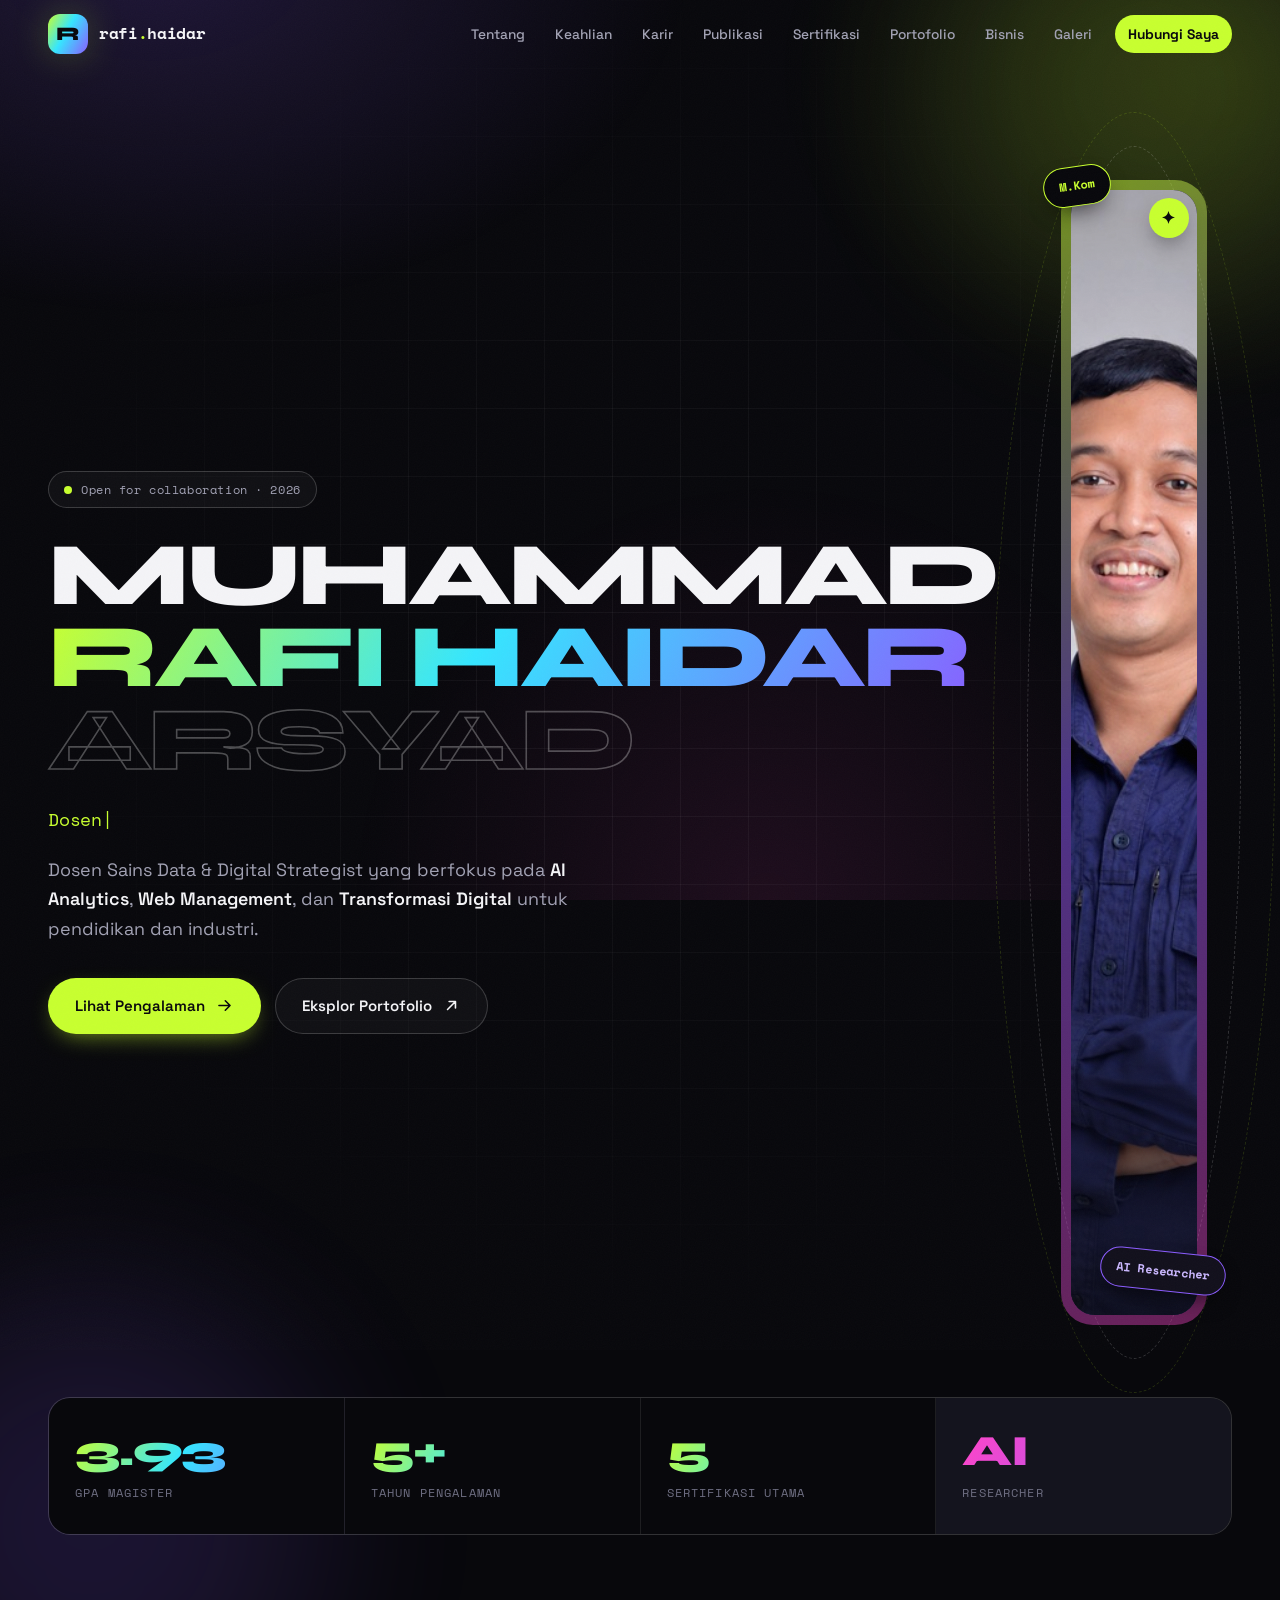
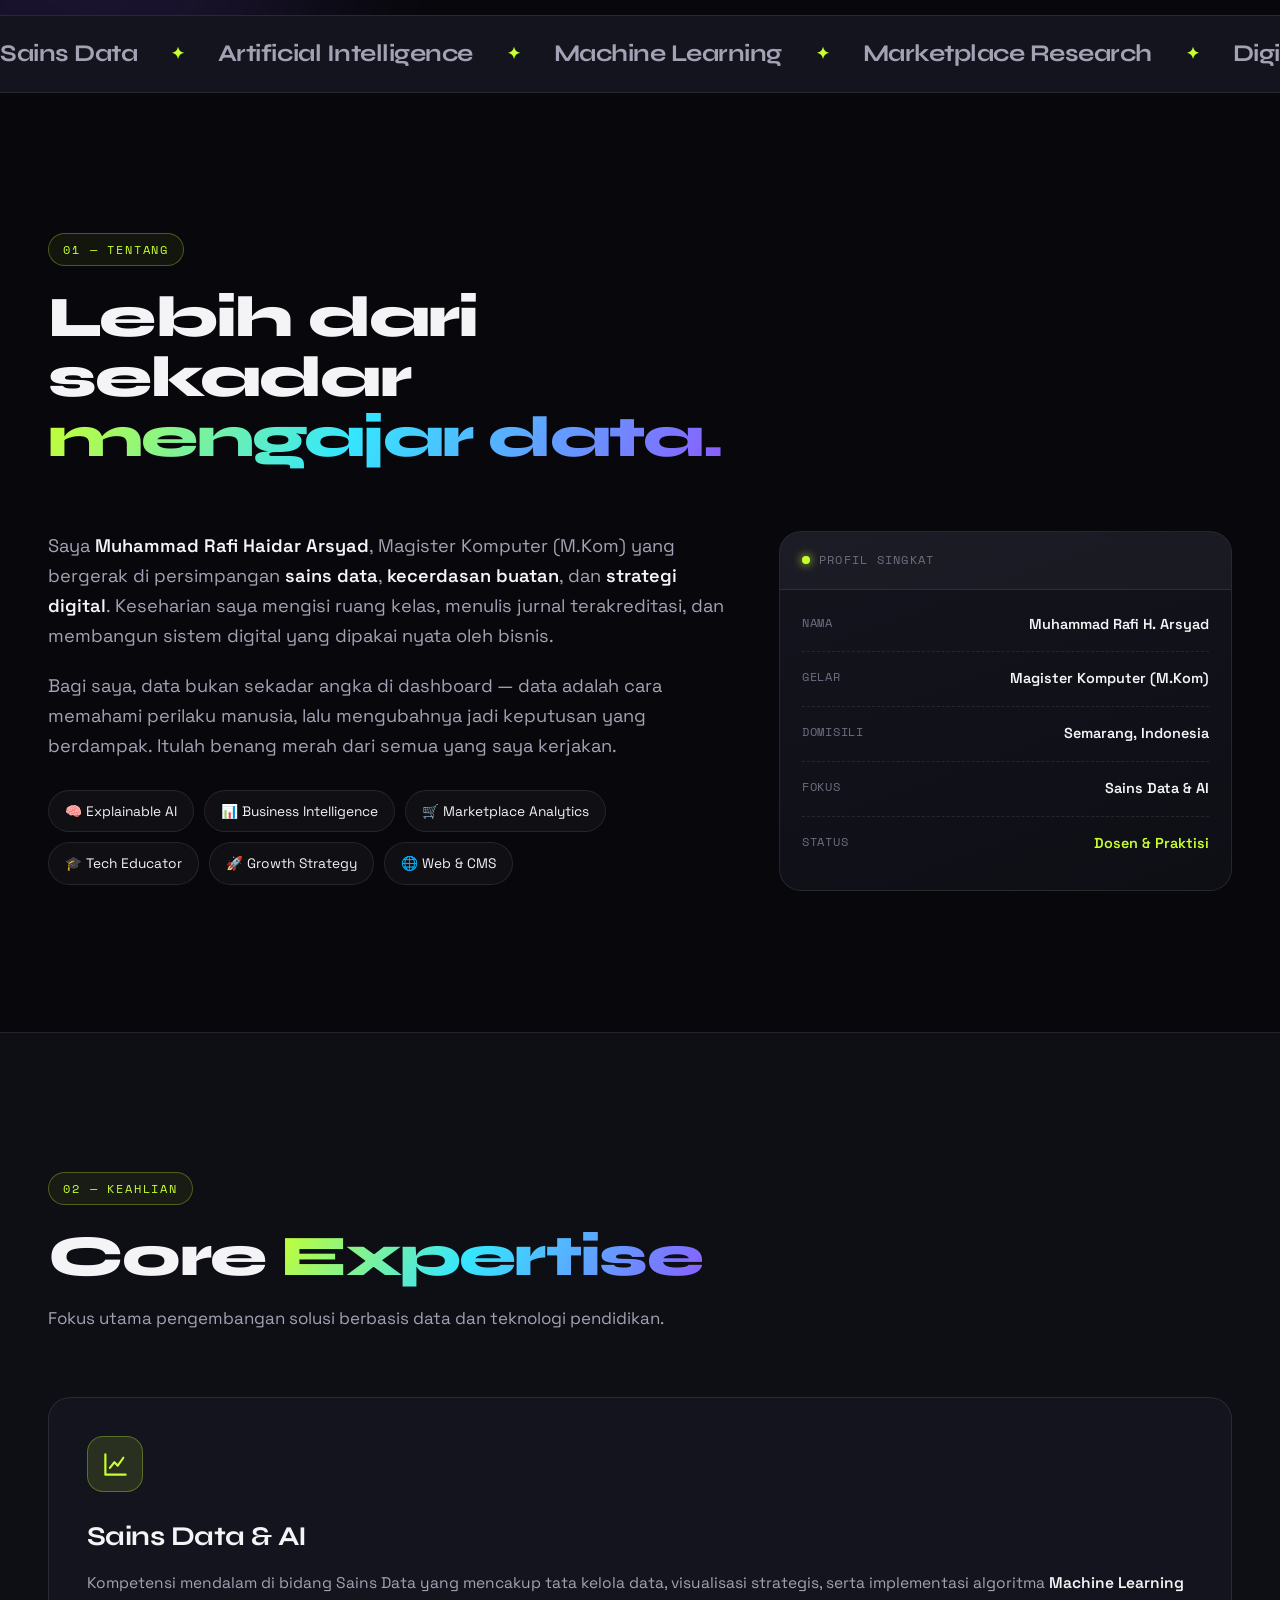
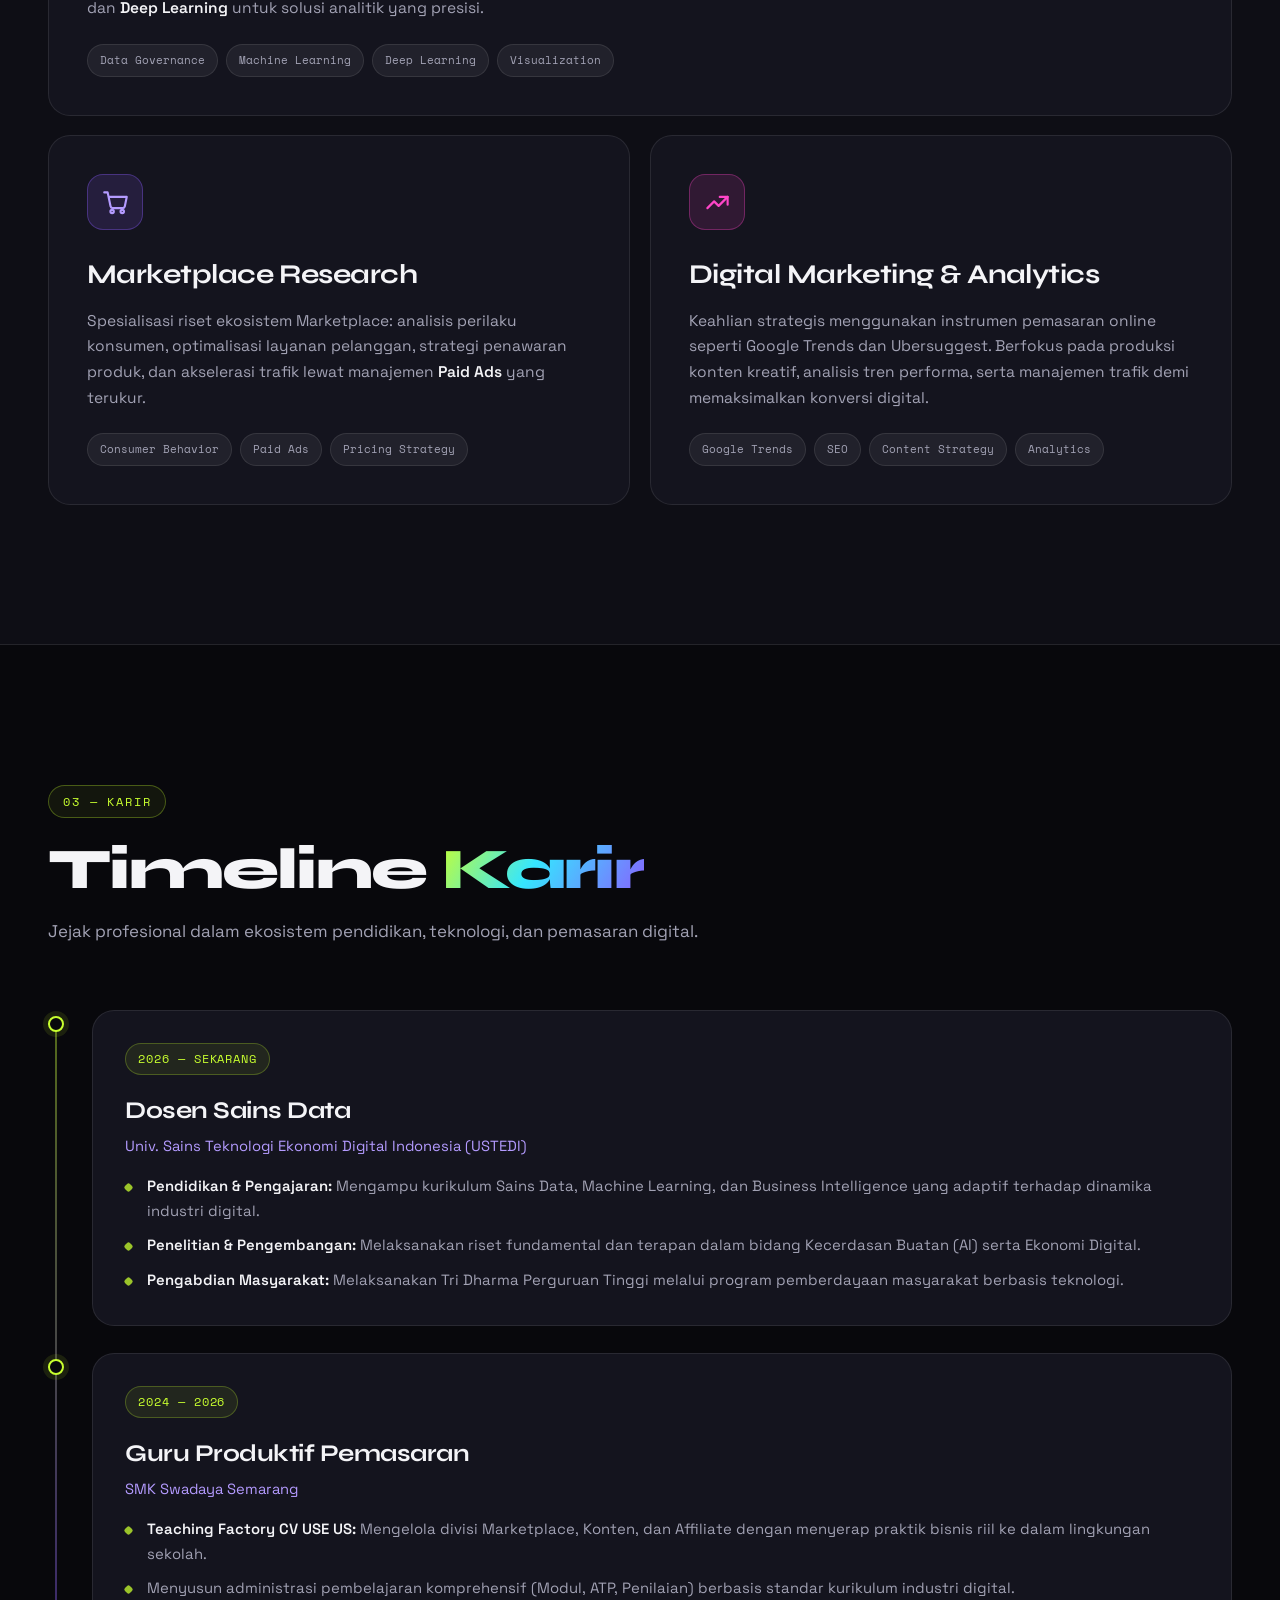
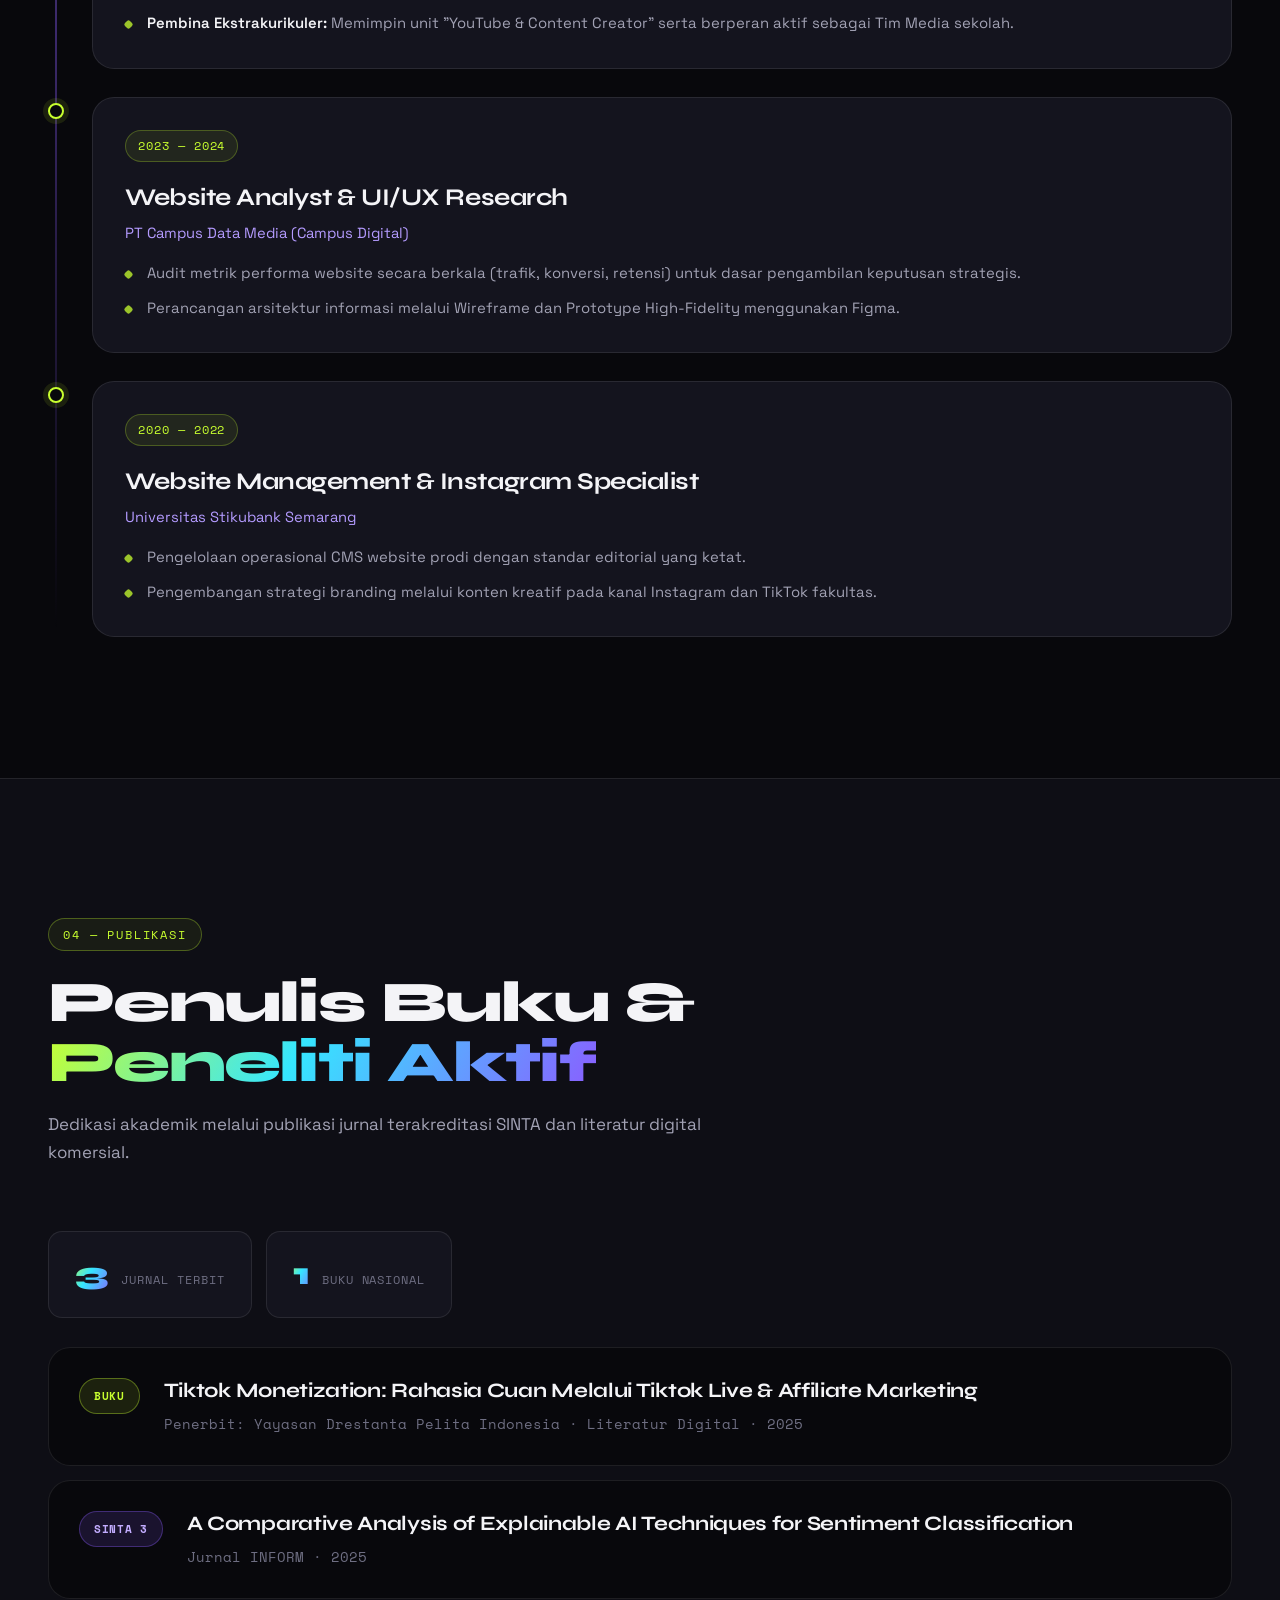
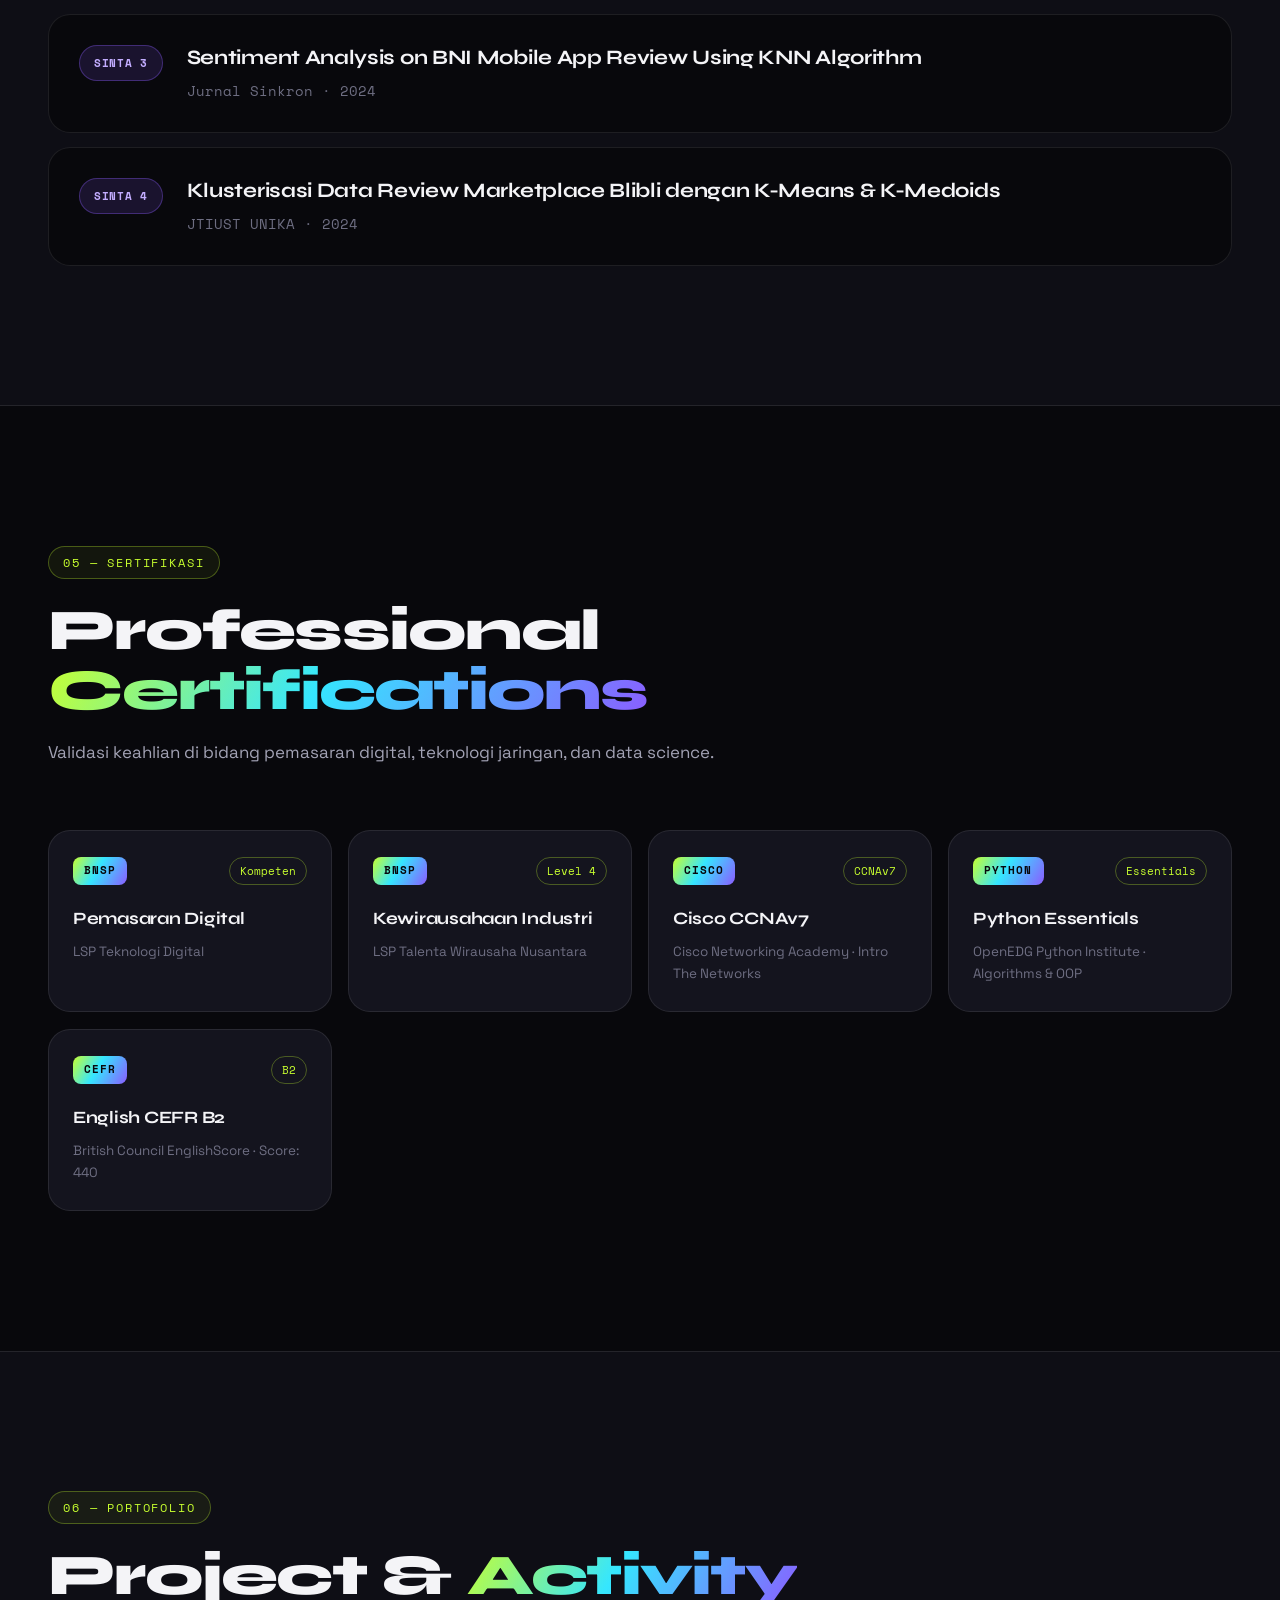
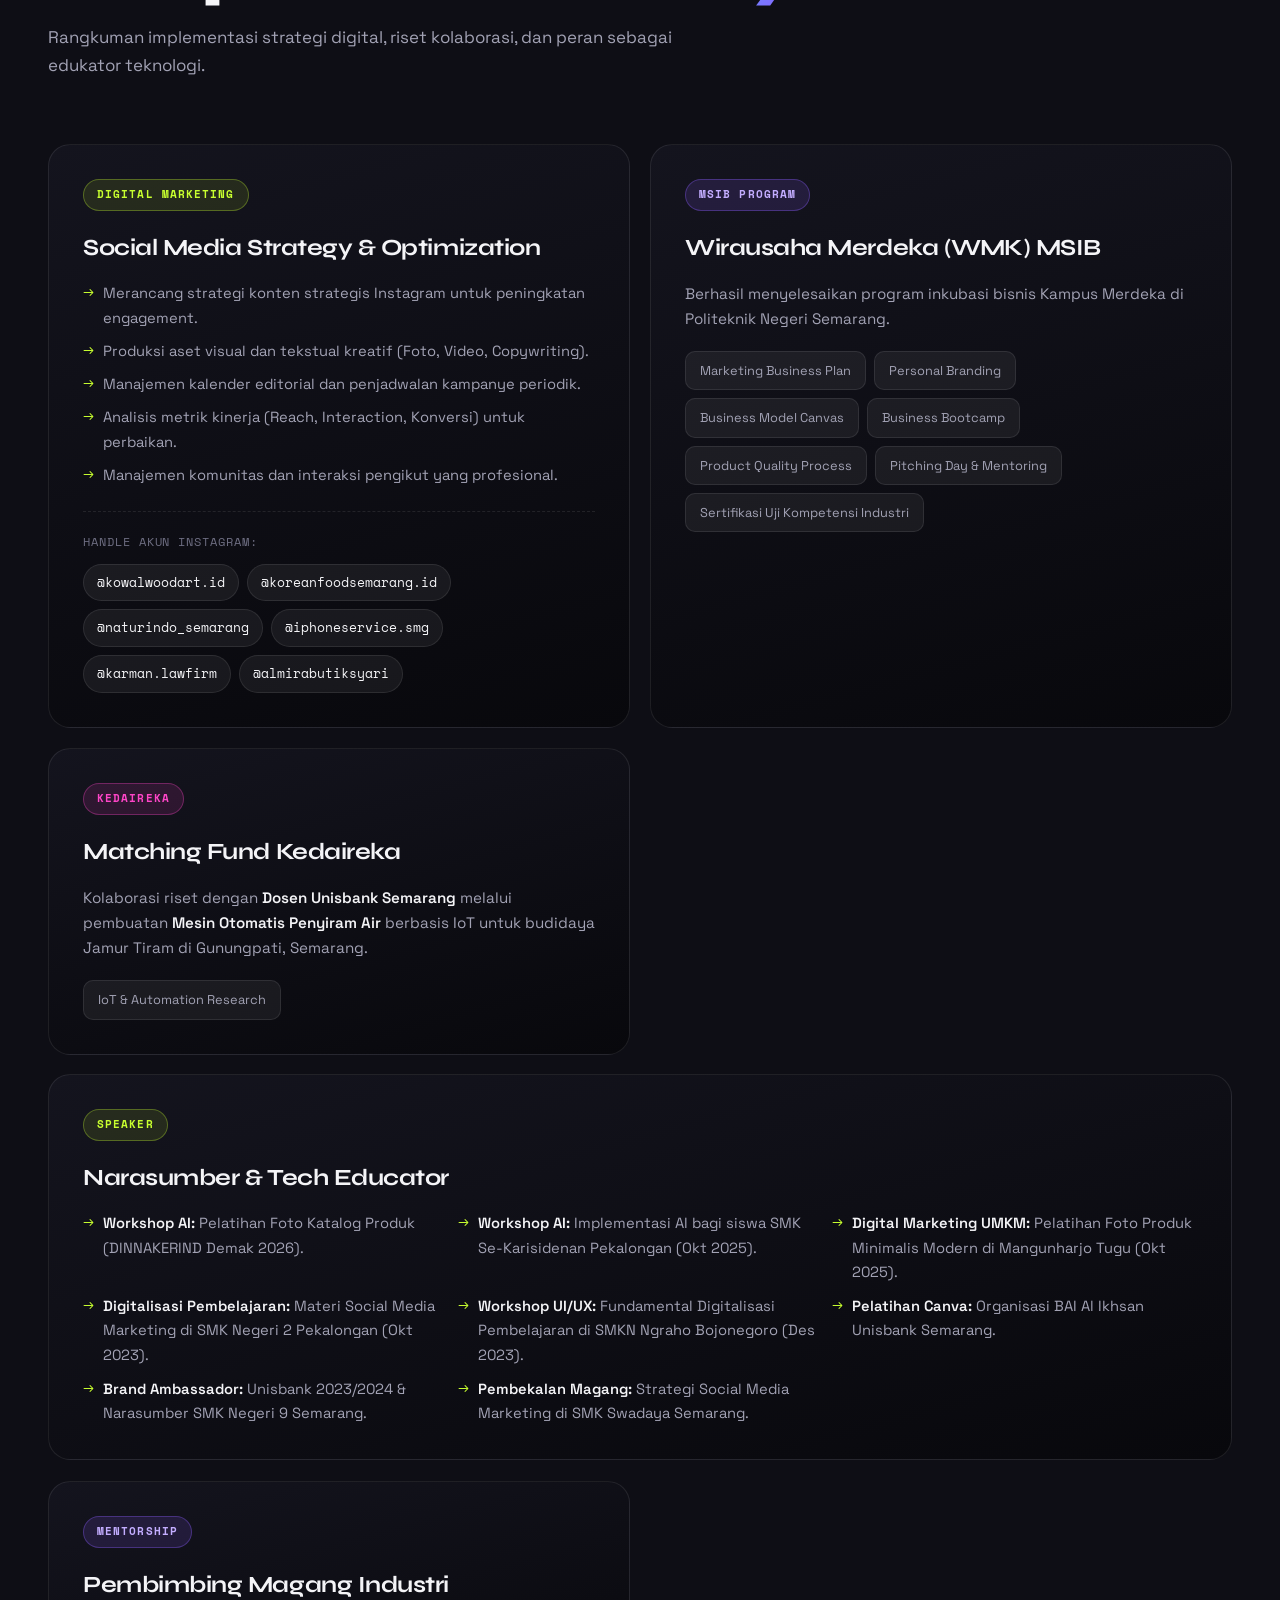
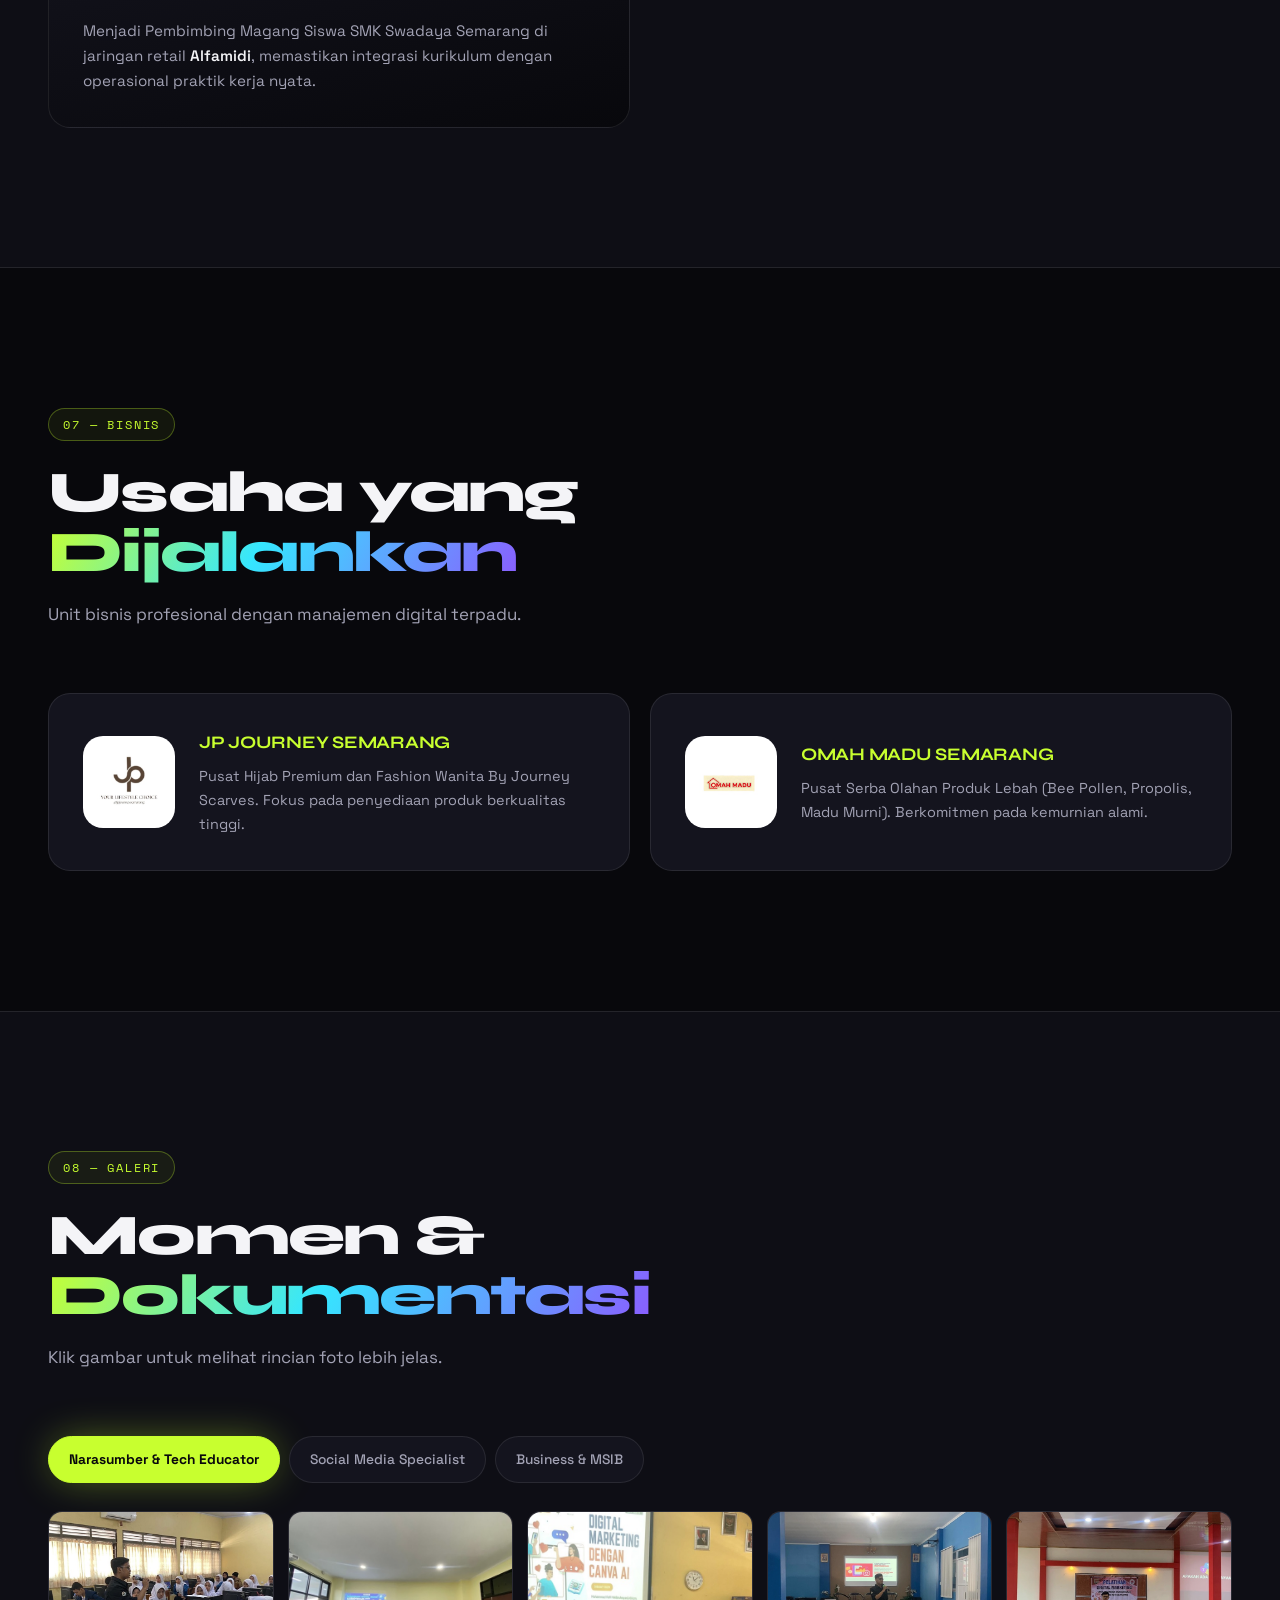
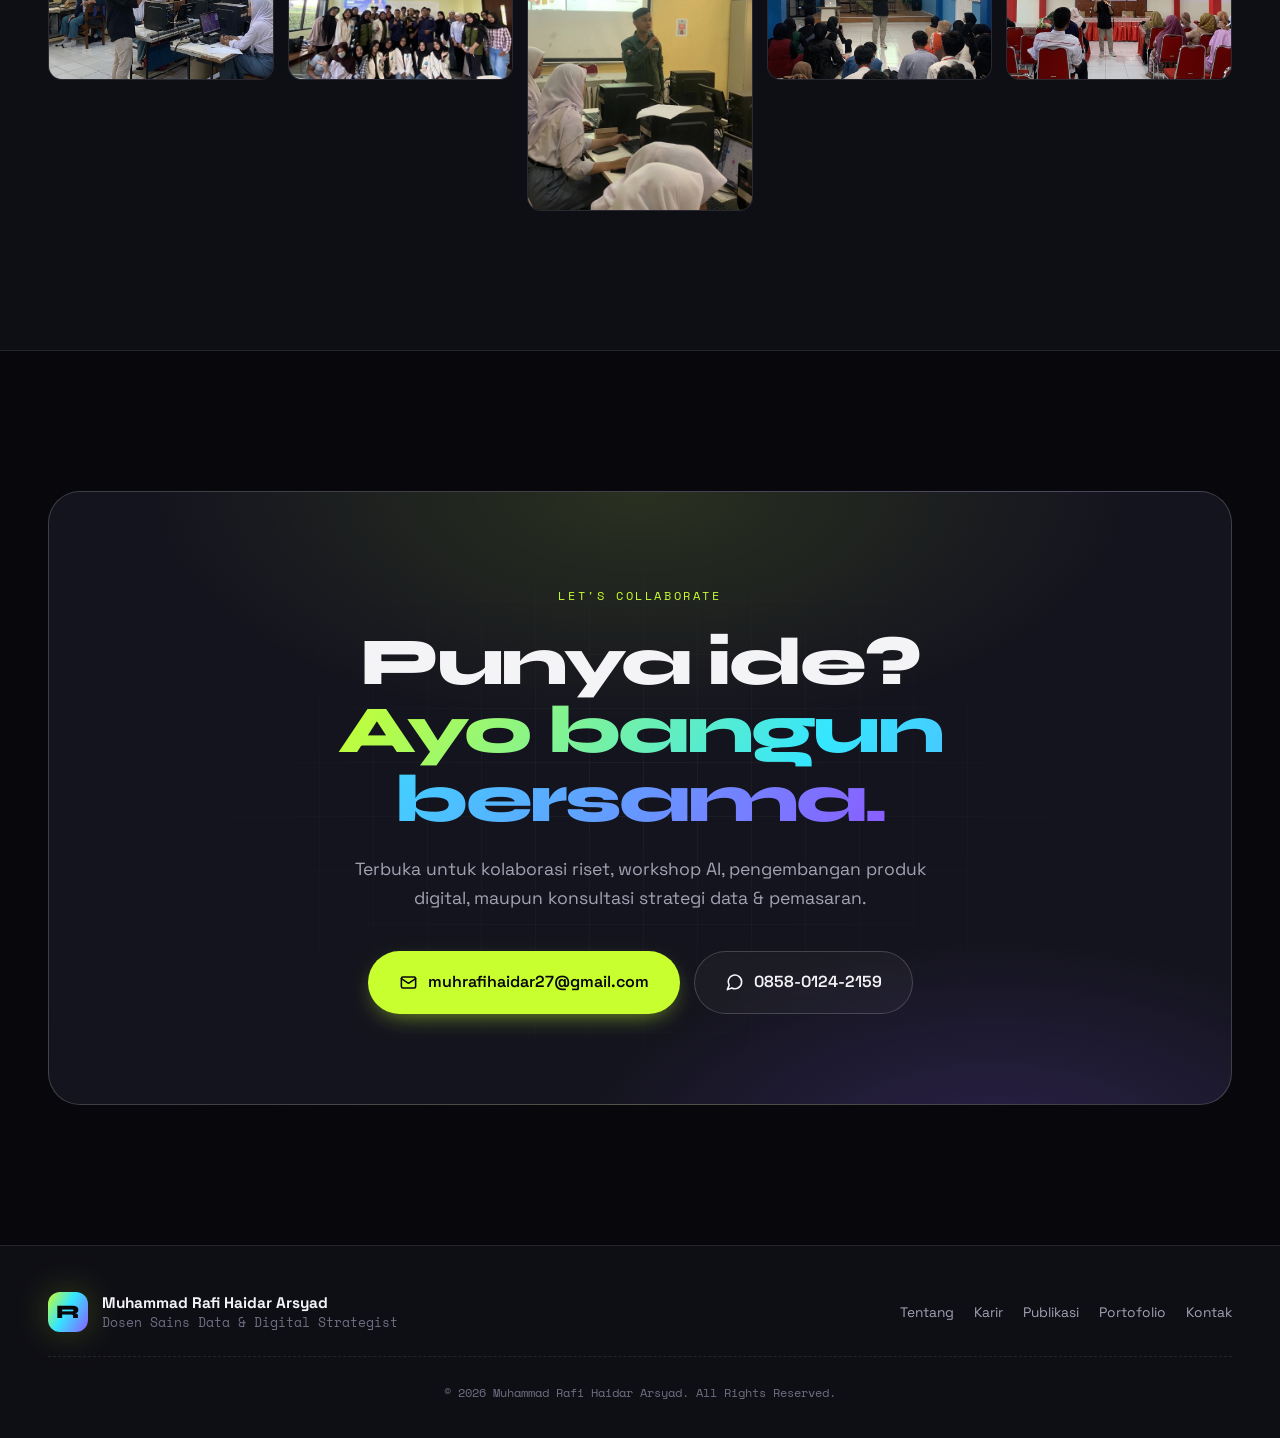
==== index.html @ 6ef69ad4 "feat: landing page CV Gen Z dengan domain rafihaidar.my.id" ====
<!DOCTYPE html>
<html lang="id" class="no-js">
<head>
  <meta charset="UTF-8" />
  <meta name="viewport" content="width=device-width, initial-scale=1.0" />
  <title>Muhammad Rafi Haidar Arsyad — Dosen Sains Data &amp; Digital Strategist</title>

  <meta name="description" content="Portofolio digital Muhammad Rafi Haidar Arsyad (M.Kom) — Dosen Sains Data, AI Analytics, Web Management, dan Digital Strategist untuk pendidikan dan industri." />
  <meta name="author" content="Muhammad Rafi Haidar Arsyad" />
  <meta name="keywords" content="Muhammad Rafi Haidar Arsyad, Sains Data, AI, Machine Learning, Digital Strategist, Dosen, Portfolio, Semarang" />
  <meta name="theme-color" content="#0a0a0f" />
  <link rel="canonical" href="https://rafihaidar.my.id/" />

  <meta property="og:type" content="website" />
  <meta property="og:url" content="https://rafihaidar.my.id/" />
  <meta property="og:title" content="Muhammad Rafi Haidar Arsyad — Dosen Sains Data &amp; Digital Strategist" />
  <meta property="og:description" content="AI Analytics • Web Management • Digital Transformation. Portofolio lengkap karir, publikasi, sertifikasi, dan bisnis." />
  <meta property="og:image" content="https://rafihaidar.my.id/assets/img/rafi.jpg" />
  <meta name="twitter:card" content="summary_large_image" />
  <meta name="twitter:title" content="Muhammad Rafi Haidar Arsyad — Dosen Sains Data &amp; Digital Strategist" />
  <meta name="twitter:description" content="AI Analytics • Web Management • Digital Transformation." />
  <meta name="twitter:image" content="https://rafihaidar.my.id/assets/img/rafi.jpg" />

  <link rel="icon" href="data:image/svg+xml,%3Csvg xmlns='http://www.w3.org/2000/svg' viewBox='0 0 100 100'%3E%3Crect width='100' height='100' rx='24' fill='%230a0a0f'/%3E%3Ctext x='50' y='72' font-size='60' font-family='Arial,sans-serif' font-weight='bold' text-anchor='middle' fill='%23c6ff3d'%3ER%3C/text%3E%3C/svg%3E" />

  <link rel="preconnect" href="https://fonts.googleapis.com" />
  <link rel="preconnect" href="https://fonts.gstatic.com" crossorigin />
  <link href="https://fonts.googleapis.com/css2?family=Syne:wght@600;700;800&family=Space+Grotesk:wght@300;400;500;600;700&family=Space+Mono:wght@400;700&display=swap" rel="stylesheet" />

  <link rel="stylesheet" href="assets/css/style.css" />

  <!-- Aktifkan state animasi hanya bila JS tersedia (progressive enhancement) -->
  <script>document.documentElement.classList.remove('no-js');document.documentElement.classList.add('js');</script>

  <script type="application/ld+json">
  {
    "@context": "https://schema.org",
    "@type": "Person",
    "name": "Muhammad Rafi Haidar Arsyad",
    "honorificPrefix": "M.Kom",
    "url": "https://rafihaidar.my.id/",
    "image": "https://rafihaidar.my.id/assets/img/rafi.jpg",
    "jobTitle": "Dosen Sains Data & Digital Strategist",
    "email": "mailto:muhrafihaidar27@gmail.com",
    "telephone": "+6285801242159",
    "address": { "@type": "PostalAddress", "addressLocality": "Semarang", "addressCountry": "ID" },
    "knowsAbout": ["Data Science", "Artificial Intelligence", "Machine Learning", "Digital Marketing", "Marketplace Research", "Web Management"]
  }
  </script>
</head>
<body>
  <div class="grain" aria-hidden="true"></div>
  <div class="cursor-glow" id="cursorGlow" aria-hidden="true"></div>
  <div class="scroll-progress" id="scrollProgress" aria-hidden="true"></div>

  <!-- ===== HEADER ===== -->
  <header class="nav" id="nav">
    <div class="nav__inner">
      <a href="#hero" class="nav__logo" aria-label="Beranda">
        <span class="nav__logo-mark">R</span>
        <span class="nav__logo-text">rafi<em>.</em>haidar</span>
      </a>

      <nav class="nav__links" id="navLinks" aria-label="Navigasi utama">
        <a href="#about">Tentang</a>
        <a href="#expertise">Keahlian</a>
        <a href="#experience">Karir</a>
        <a href="#publications">Publikasi</a>
        <a href="#certifications">Sertifikasi</a>
        <a href="#portfolio">Portofolio</a>
        <a href="#business">Bisnis</a>
        <a href="#gallery">Galeri</a>
        <a href="#contact" class="nav__cta">Hubungi Saya</a>
      </nav>

      <button class="nav__toggle" id="navToggle" aria-label="Buka menu" aria-expanded="false">
        <span></span><span></span><span></span>
      </button>
    </div>
  </header>

  <main>
    <!-- ===== HERO ===== -->
    <section class="hero" id="hero">
      <div class="blob blob--lime" aria-hidden="true"></div>
      <div class="blob blob--violet" aria-hidden="true"></div>
      <div class="hero__grid-lines" aria-hidden="true"></div>

      <div class="container hero__inner">
        <div class="hero__content reveal">
          <span class="badge badge--live">
            <span class="dot"></span> Open for collaboration · 2026
          </span>

          <h1 class="hero__title">
            <span class="hero__line">MUHAMMAD</span>
            <span class="hero__line hero__line--accent">RAFI HAIDAR</span>
            <span class="hero__line hero__line--outline">ARSYAD</span>
          </h1>

          <p class="hero__role">
            <span class="typed" id="typed"></span><span class="caret">|</span>
          </p>

          <p class="hero__desc">
            Dosen Sains Data &amp; Digital Strategist yang berfokus pada
            <strong>AI Analytics</strong>, <strong>Web Management</strong>, dan
            <strong>Transformasi Digital</strong> untuk pendidikan dan industri.
          </p>

          <div class="hero__actions">
            <a href="#experience" class="btn btn--primary">
              Lihat Pengalaman
              <svg viewBox="0 0 24 24" aria-hidden="true"><path d="M5 12h14M13 6l6 6-6 6"/></svg>
            </a>
            <a href="#portfolio" class="btn btn--ghost">
              Eksplor Portofolio
              <svg viewBox="0 0 24 24" aria-hidden="true"><path d="M7 17 17 7M9 7h8v8"/></svg>
            </a>
          </div>
        </div>

        <div class="hero__visual reveal" data-delay="120">
          <div class="hero__photo-frame">
            <div class="hero__photo-glow" aria-hidden="true"></div>
            <img src="assets/img/rafi.jpg" alt="Foto Muhammad Rafi Haidar Arsyad" class="hero__photo" width="900" height="1125" />
            <span class="sticker sticker--tl">M.Kom</span>
            <span class="sticker sticker--br">AI Researcher</span>
            <span class="sticker sticker--dot" aria-hidden="true">&#10022;</span>
          </div>
          <div class="orbit orbit--1" aria-hidden="true"></div>
          <div class="orbit orbit--2" aria-hidden="true"></div>
        </div>
      </div>

      <div class="container">
        <div class="stats reveal" data-delay="200">
          <div class="stats__item">
            <div class="stats__num"><span data-count="3.93" data-decimals="2">0</span></div>
            <div class="stats__label">GPA Magister</div>
          </div>
          <div class="stats__item">
            <div class="stats__num"><span data-count="5" data-suffix="+">0</span></div>
            <div class="stats__label">Tahun Pengalaman</div>
          </div>
          <div class="stats__item">
            <div class="stats__num"><span data-count="5">0</span></div>
            <div class="stats__label">Sertifikasi Utama</div>
          </div>
          <div class="stats__item stats__item--accent">
            <div class="stats__num">AI</div>
            <div class="stats__label">Researcher</div>
          </div>
        </div>
      </div>
    </section>

    <!-- ===== MARQUEE ===== -->
    <div class="marquee" aria-hidden="true">
      <div class="marquee__track">
        <span>Sains Data</span><span class="sep">&#10022;</span>
        <span>Artificial Intelligence</span><span class="sep">&#10022;</span>
        <span>Machine Learning</span><span class="sep">&#10022;</span>
        <span>Marketplace Research</span><span class="sep">&#10022;</span>
        <span>Digital Marketing</span><span class="sep">&#10022;</span>
        <span>UI/UX Research</span><span class="sep">&#10022;</span>
        <span>Web Management</span><span class="sep">&#10022;</span>
        <span>Sains Data</span><span class="sep">&#10022;</span>
        <span>Artificial Intelligence</span><span class="sep">&#10022;</span>
        <span>Machine Learning</span><span class="sep">&#10022;</span>
        <span>Marketplace Research</span><span class="sep">&#10022;</span>
        <span>Digital Marketing</span><span class="sep">&#10022;</span>
        <span>UI/UX Research</span><span class="sep">&#10022;</span>
        <span>Web Management</span><span class="sep">&#10022;</span>
      </div>
    </div>

    <!-- ===== ABOUT ===== -->
    <section class="section" id="about">
      <div class="container">
        <header class="section__head reveal">
          <span class="section__tag">01 — Tentang</span>
          <h2 class="section__title">Lebih dari sekadar<br /><em>mengajar data.</em></h2>
        </header>

        <div class="about">
          <div class="about__text reveal">
            <p>
              Saya <strong>Muhammad Rafi Haidar Arsyad</strong>, Magister Komputer (M.Kom) yang
              bergerak di persimpangan <strong>sains data</strong>, <strong>kecerdasan buatan</strong>,
              dan <strong>strategi digital</strong>. Keseharian saya mengisi ruang kelas, menulis
              jurnal terakreditasi, dan membangun sistem digital yang dipakai nyata oleh bisnis.
            </p>
            <p>
              Bagi saya, data bukan sekadar angka di dashboard — data adalah cara memahami perilaku
              manusia, lalu mengubahnya jadi keputusan yang berdampak. Itulah benang merah dari
              semua yang saya kerjakan.
            </p>

            <ul class="about__chips">
              <li>🧠 Explainable AI</li>
              <li>📊 Business Intelligence</li>
              <li>🛒 Marketplace Analytics</li>
              <li>🎓 Tech Educator</li>
              <li>🚀 Growth Strategy</li>
              <li>🌐 Web &amp; CMS</li>
            </ul>
          </div>

          <aside class="about__card reveal" data-delay="120">
            <div class="about__card-head">
              <span class="status-dot"></span> Profil Singkat
            </div>
            <ul class="about__facts">
              <li><span>Nama</span><strong>Muhammad Rafi H. Arsyad</strong></li>
              <li><span>Gelar</span><strong>Magister Komputer (M.Kom)</strong></li>
              <li><span>Domisili</span><strong>Semarang, Indonesia</strong></li>
              <li><span>Fokus</span><strong>Sains Data &amp; AI</strong></li>
              <li><span>Status</span><strong class="hl">Dosen &amp; Praktisi</strong></li>
            </ul>
          </aside>
        </div>
      </div>
    </section>

    <!-- ===== EXPERTISE ===== -->
    <section class="section section--alt" id="expertise">
      <div class="container">
        <header class="section__head reveal">
          <span class="section__tag">02 — Keahlian</span>
          <h2 class="section__title">Core <em>Expertise</em></h2>
          <p class="section__sub">Fokus utama pengembangan solusi berbasis data dan teknologi pendidikan.</p>
        </header>

        <div class="bento">
          <article class="bento__card bento__card--wide reveal">
            <div class="bento__icon bento__icon--lime">
              <svg viewBox="0 0 24 24" aria-hidden="true"><path d="M3 3v18h18"/><path d="M7 15l4-5 3 3 5-7"/></svg>
            </div>
            <h3>Sains Data &amp; AI</h3>
            <p>
              Kompetensi mendalam di bidang Sains Data yang mencakup tata kelola data,
              visualisasi strategis, serta implementasi algoritma <strong>Machine Learning</strong>
              dan <strong>Deep Learning</strong> untuk solusi analitik yang presisi.
            </p>
            <div class="bento__tags">
              <span>Data Governance</span><span>Machine Learning</span><span>Deep Learning</span><span>Visualization</span>
            </div>
          </article>

          <article class="bento__card reveal" data-delay="80">
            <div class="bento__icon bento__icon--violet">
              <svg viewBox="0 0 24 24" aria-hidden="true"><circle cx="9" cy="20" r="1.5"/><circle cx="18" cy="20" r="1.5"/><path d="M2 3h3l2.6 12.4a2 2 0 0 0 2 1.6h8.7a2 2 0 0 0 2-1.6L22 7H6"/></svg>
            </div>
            <h3>Marketplace Research</h3>
            <p>
              Spesialisasi riset ekosistem Marketplace: analisis perilaku konsumen, optimalisasi
              layanan pelanggan, strategi penawaran produk, dan akselerasi trafik lewat
              manajemen <strong>Paid Ads</strong> yang terukur.
            </p>
            <div class="bento__tags">
              <span>Consumer Behavior</span><span>Paid Ads</span><span>Pricing Strategy</span>
            </div>
          </article>

          <article class="bento__card reveal" data-delay="160">
            <div class="bento__icon bento__icon--pink">
              <svg viewBox="0 0 24 24" aria-hidden="true"><path d="M3 17l6-6 4 4 8-8"/><path d="M14 7h7v7"/></svg>
            </div>
            <h3>Digital Marketing &amp; Analytics</h3>
            <p>
              Keahlian strategis menggunakan instrumen pemasaran online seperti Google Trends dan
              Ubersuggest. Berfokus pada produksi konten kreatif, analisis tren performa, serta
              manajemen trafik demi memaksimalkan konversi digital.
            </p>
            <div class="bento__tags">
              <span>Google Trends</span><span>SEO</span><span>Content Strategy</span><span>Analytics</span>
            </div>
          </article>
        </div>
      </div>
    </section>

    <!-- ===== EXPERIENCE ===== -->
    <section class="section" id="experience">
      <div class="container">
        <header class="section__head reveal">
          <span class="section__tag">03 — Karir</span>
          <h2 class="section__title">Timeline <em>Karir</em></h2>
          <p class="section__sub">Jejak profesional dalam ekosistem pendidikan, teknologi, dan pemasaran digital.</p>
        </header>

        <ol class="timeline">
          <li class="timeline__item reveal">
            <div class="timeline__dot"></div>
            <div class="timeline__card">
              <span class="timeline__date">2026 — Sekarang</span>
              <h3>Dosen Sains Data</h3>
              <p class="timeline__org">Univ. Sains Teknologi Ekonomi Digital Indonesia (USTEDI)</p>
              <ul>
                <li><strong>Pendidikan &amp; Pengajaran:</strong> Mengampu kurikulum Sains Data, Machine Learning, dan Business Intelligence yang adaptif terhadap dinamika industri digital.</li>
                <li><strong>Penelitian &amp; Pengembangan:</strong> Melaksanakan riset fundamental dan terapan dalam bidang Kecerdasan Buatan (AI) serta Ekonomi Digital.</li>
                <li><strong>Pengabdian Masyarakat:</strong> Melaksanakan Tri Dharma Perguruan Tinggi melalui program pemberdayaan masyarakat berbasis teknologi.</li>
              </ul>
            </div>
          </li>

          <li class="timeline__item reveal">
            <div class="timeline__dot"></div>
            <div class="timeline__card">
              <span class="timeline__date">2024 — 2026</span>
              <h3>Guru Produktif Pemasaran</h3>
              <p class="timeline__org">SMK Swadaya Semarang</p>
              <ul>
                <li><strong>Teaching Factory CV USE US:</strong> Mengelola divisi Marketplace, Konten, dan Affiliate dengan menyerap praktik bisnis riil ke dalam lingkungan sekolah.</li>
                <li>Menyusun administrasi pembelajaran komprehensif (Modul, ATP, Penilaian) berbasis standar kurikulum industri digital.</li>
                <li><strong>Pembina Ekstrakurikuler:</strong> Memimpin unit "YouTube &amp; Content Creator" serta berperan aktif sebagai Tim Media sekolah.</li>
              </ul>
            </div>
          </li>

          <li class="timeline__item reveal">
            <div class="timeline__dot"></div>
            <div class="timeline__card">
              <span class="timeline__date">2023 — 2024</span>
              <h3>Website Analyst &amp; UI/UX Research</h3>
              <p class="timeline__org">PT Campus Data Media (Campus Digital)</p>
              <ul>
                <li>Audit metrik performa website secara berkala (trafik, konversi, retensi) untuk dasar pengambilan keputusan strategis.</li>
                <li>Perancangan arsitektur informasi melalui Wireframe dan Prototype High-Fidelity menggunakan Figma.</li>
              </ul>
            </div>
          </li>

          <li class="timeline__item reveal">
            <div class="timeline__dot"></div>
            <div class="timeline__card">
              <span class="timeline__date">2020 — 2022</span>
              <h3>Website Management &amp; Instagram Specialist</h3>
              <p class="timeline__org">Universitas Stikubank Semarang</p>
              <ul>
                <li>Pengelolaan operasional CMS website prodi dengan standar editorial yang ketat.</li>
                <li>Pengembangan strategi branding melalui konten kreatif pada kanal Instagram dan TikTok fakultas.</li>
              </ul>
            </div>
          </li>
        </ol>
      </div>
    </section>

    <!-- ===== PUBLICATIONS ===== -->
    <section class="section section--alt" id="publications">
      <div class="container">
        <header class="section__head reveal">
          <span class="section__tag">04 — Publikasi</span>
          <h2 class="section__title">Penulis Buku &amp;<br /><em>Peneliti Aktif</em></h2>
          <p class="section__sub">Dedikasi akademik melalui publikasi jurnal terakreditasi SINTA dan literatur digital komersial.</p>
        </header>

        <div class="pub__counters reveal">
          <div class="pub__counter"><strong>3</strong><span>Jurnal Terbit</span></div>
          <div class="pub__counter"><strong>1</strong><span>Buku Nasional</span></div>
        </div>

        <div class="pubs">
          <article class="pub reveal">
            <span class="pub__type pub__type--book">Buku</span>
            <h3>Tiktok Monetization: Rahasia Cuan Melalui Tiktok Live &amp; Affiliate Marketing</h3>
            <p class="pub__meta">Penerbit: Yayasan Drestanta Pelita Indonesia · Literatur Digital · 2025</p>
          </article>

          <article class="pub reveal" data-delay="60">
            <span class="pub__type">SINTA 3</span>
            <h3>A Comparative Analysis of Explainable AI Techniques for Sentiment Classification</h3>
            <p class="pub__meta">Jurnal INFORM · 2025</p>
          </article>

          <article class="pub reveal" data-delay="120">
            <span class="pub__type">SINTA 3</span>
            <h3>Sentiment Analysis on BNI Mobile App Review Using KNN Algorithm</h3>
            <p class="pub__meta">Jurnal Sinkron · 2024</p>
          </article>

          <article class="pub reveal" data-delay="180">
            <span class="pub__type">SINTA 4</span>
            <h3>Klusterisasi Data Review Marketplace Blibli dengan K-Means &amp; K-Medoids</h3>
            <p class="pub__meta">JTIUST UNIKA · 2024</p>
          </article>
        </div>
      </div>
    </section>

    <!-- ===== CERTIFICATIONS ===== -->
    <section class="section" id="certifications">
      <div class="container">
        <header class="section__head reveal">
          <span class="section__tag">05 — Sertifikasi</span>
          <h2 class="section__title">Professional <em>Certifications</em></h2>
          <p class="section__sub">Validasi keahlian di bidang pemasaran digital, teknologi jaringan, dan data science.</p>
        </header>

        <div class="certs">
          <article class="cert reveal">
            <div class="cert__top"><span class="cert__badge">BNSP</span><span class="cert__level">Kompeten</span></div>
            <h3>Pemasaran Digital</h3>
            <p>LSP Teknologi Digital</p>
          </article>
          <article class="cert reveal" data-delay="60">
            <div class="cert__top"><span class="cert__badge">BNSP</span><span class="cert__level">Level 4</span></div>
            <h3>Kewirausahaan Industri</h3>
            <p>LSP Talenta Wirausaha Nusantara</p>
          </article>
          <article class="cert reveal" data-delay="120">
            <div class="cert__top"><span class="cert__badge">CISCO</span><span class="cert__level">CCNAv7</span></div>
            <h3>Cisco CCNAv7</h3>
            <p>Cisco Networking Academy · Intro The Networks</p>
          </article>
          <article class="cert reveal" data-delay="180">
            <div class="cert__top"><span class="cert__badge">PYTHON</span><span class="cert__level">Essentials</span></div>
            <h3>Python Essentials</h3>
            <p>OpenEDG Python Institute · Algorithms &amp; OOP</p>
          </article>
          <article class="cert reveal" data-delay="240">
            <div class="cert__top"><span class="cert__badge">CEFR</span><span class="cert__level">B2</span></div>
            <h3>English CEFR B2</h3>
            <p>British Council EnglishScore · Score: 440</p>
          </article>
        </div>
      </div>
    </section>

    <!-- ===== PORTFOLIO ===== -->
    <section class="section section--alt" id="portfolio">
      <div class="container">
        <header class="section__head reveal">
          <span class="section__tag">06 — Portofolio</span>
          <h2 class="section__title">Project &amp; <em>Activity</em></h2>
          <p class="section__sub">Rangkuman implementasi strategi digital, riset kolaborasi, dan peran sebagai edukator teknologi.</p>
        </header>

        <div class="projects">
          <article class="project reveal">
            <span class="project__tag">Digital Marketing</span>
            <h3>Social Media Strategy &amp; Optimization</h3>
            <ul class="project__list">
              <li>Merancang strategi konten strategis Instagram untuk peningkatan engagement.</li>
              <li>Produksi aset visual dan tekstual kreatif (Foto, Video, Copywriting).</li>
              <li>Manajemen kalender editorial dan penjadwalan kampanye periodik.</li>
              <li>Analisis metrik kinerja (Reach, Interaction, Konversi) untuk perbaikan.</li>
              <li>Manajemen komunitas dan interaksi pengikut yang profesional.</li>
            </ul>
            <div class="project__handles">
              <span class="project__handles-label">Handle akun Instagram:</span>
              <div class="handles">
                <span>@kowalwoodart.id</span>
                <span>@koreanfoodsemarang.id</span>
                <span>@naturindo_semarang</span>
                <span>@iphoneservice.smg</span>
                <span>@karman.lawfirm</span>
                <span>@almirabutiksyari</span>
              </div>
            </div>
          </article>

          <article class="project reveal" data-delay="60">
            <span class="project__tag project__tag--violet">MSIB Program</span>
            <h3>Wirausaha Merdeka (WMK) MSIB</h3>
            <p class="project__desc">
              Berhasil menyelesaikan program inkubasi bisnis Kampus Merdeka di Politeknik Negeri Semarang.
            </p>
            <div class="chips">
              <span>Marketing Business Plan</span>
              <span>Personal Branding</span>
              <span>Business Model Canvas</span>
              <span>Business Bootcamp</span>
              <span>Product Quality Process</span>
              <span>Pitching Day &amp; Mentoring</span>
              <span>Sertifikasi Uji Kompetensi Industri</span>
            </div>
          </article>

          <article class="project reveal" data-delay="120">
            <span class="project__tag project__tag--pink">Kedaireka</span>
            <h3>Matching Fund Kedaireka</h3>
            <p class="project__desc">
              Kolaborasi riset dengan <strong>Dosen Unisbank Semarang</strong> melalui pembuatan
              <strong>Mesin Otomatis Penyiram Air</strong> berbasis IoT untuk budidaya Jamur Tiram
              di Gunungpati, Semarang.
            </p>
            <div class="chips">
              <span>IoT &amp; Automation Research</span>
            </div>
          </article>

          <article class="project project--wide reveal" data-delay="180">
            <span class="project__tag">Speaker</span>
            <h3>Narasumber &amp; Tech Educator</h3>
            <ul class="project__talk">
              <li><strong>Workshop AI:</strong> Pelatihan Foto Katalog Produk (DINNAKERIND Demak 2026).</li>
              <li><strong>Workshop AI:</strong> Implementasi AI bagi siswa SMK Se-Karisidenan Pekalongan (Okt 2025).</li>
              <li><strong>Digital Marketing UMKM:</strong> Pelatihan Foto Produk Minimalis Modern di Mangunharjo Tugu (Okt 2025).</li>
              <li><strong>Digitalisasi Pembelajaran:</strong> Materi Social Media Marketing di SMK Negeri 2 Pekalongan (Okt 2023).</li>
              <li><strong>Workshop UI/UX:</strong> Fundamental Digitalisasi Pembelajaran di SMKN Ngraho Bojonegoro (Des 2023).</li>
              <li><strong>Pelatihan Canva:</strong> Organisasi BAI Al Ikhsan Unisbank Semarang.</li>
              <li><strong>Brand Ambassador:</strong> Unisbank 2023/2024 &amp; Narasumber SMK Negeri 9 Semarang.</li>
              <li><strong>Pembekalan Magang:</strong> Strategi Social Media Marketing di SMK Swadaya Semarang.</li>
            </ul>
          </article>

          <article class="project reveal" data-delay="240">
            <span class="project__tag project__tag--violet">Mentorship</span>
            <h3>Pembimbing Magang Industri</h3>
            <p class="project__desc">
              Menjadi Pembimbing Magang Siswa SMK Swadaya Semarang di jaringan retail
              <strong>Alfamidi</strong>, memastikan integrasi kurikulum dengan operasional praktik kerja nyata.
            </p>
          </article>
        </div>
      </div>
    </section>

    <!-- ===== BUSINESS ===== -->
    <section class="section" id="business">
      <div class="container">
        <header class="section__head reveal">
          <span class="section__tag">07 — Bisnis</span>
          <h2 class="section__title">Usaha yang <em>Dijalankan</em></h2>
          <p class="section__sub">Unit bisnis profesional dengan manajemen digital terpadu.</p>
        </header>

        <div class="business">
          <article class="biz reveal">
            <div class="biz__logo"><img src="assets/img/jp-journey.jpg" alt="Logo JP Journey Semarang" width="240" height="240" /></div>
            <div class="biz__body">
              <h3>JP JOURNEY SEMARANG</h3>
              <p>Pusat Hijab Premium dan Fashion Wanita By Journey Scarves. Fokus pada penyediaan produk berkualitas tinggi.</p>
            </div>
          </article>

          <article class="biz reveal" data-delay="80">
            <div class="biz__logo"><img src="assets/img/omah-madu.jpg" alt="Logo Omah Madu Semarang" width="240" height="240" /></div>
            <div class="biz__body">
              <h3>OMAH MADU SEMARANG</h3>
              <p>Pusat Serba Olahan Produk Lebah (Bee Pollen, Propolis, Madu Murni). Berkomitmen pada kemurnian alami.</p>
            </div>
          </article>
        </div>
      </div>
    </section>

    <!-- ===== GALLERY ===== -->
    <section class="section section--alt" id="gallery">
      <div class="container">
        <header class="section__head reveal">
          <span class="section__tag">08 — Galeri</span>
          <h2 class="section__title">Momen &amp; <em>Dokumentasi</em></h2>
          <p class="section__sub">Klik gambar untuk melihat rincian foto lebih jelas.</p>
        </header>

        <div class="gallery__tabs reveal" role="tablist" aria-label="Kategori galeri">
          <button class="gallery__tab is-active" data-tab="slide1" role="tab" aria-selected="true">Narasumber &amp; Tech Educator</button>
          <button class="gallery__tab" data-tab="slide2" role="tab" aria-selected="false">Social Media Specialist</button>
          <button class="gallery__tab" data-tab="slide3" role="tab" aria-selected="false">Business &amp; MSIB</button>
        </div>

        <div class="gallery__panels">
          <div class="gallery__panel is-active" id="slide1" role="tabpanel">
            <figure class="gallery__item"><img src="assets/img/g01.jpg" alt="Dokumentasi narasumber dan tech educator 1" loading="lazy" width="720" height="480" /></figure>
            <figure class="gallery__item"><img src="assets/img/g02.jpg" alt="Dokumentasi narasumber dan tech educator 2" loading="lazy" width="720" height="480" /></figure>
            <figure class="gallery__item"><img src="assets/img/g03.jpg" alt="Dokumentasi narasumber dan tech educator 3" loading="lazy" width="720" height="480" /></figure>
            <figure class="gallery__item"><img src="assets/img/g04.jpg" alt="Dokumentasi narasumber dan tech educator 4" loading="lazy" width="720" height="480" /></figure>
            <figure class="gallery__item"><img src="assets/img/g05.jpg" alt="Dokumentasi narasumber dan tech educator 5" loading="lazy" width="720" height="480" /></figure>
          </div>

          <div class="gallery__panel" id="slide2" role="tabpanel" hidden>
            <figure class="gallery__item"><img src="assets/img/g06.jpg" alt="Dokumentasi social media specialist 1" loading="lazy" width="720" height="480" /></figure>
            <figure class="gallery__item"><img src="assets/img/g07.jpg" alt="Dokumentasi social media specialist 2" loading="lazy" width="720" height="480" /></figure>
            <figure class="gallery__item"><img src="assets/img/g08.jpg" alt="Dokumentasi social media specialist 3" loading="lazy" width="720" height="480" /></figure>
            <figure class="gallery__item"><img src="assets/img/g09.jpg" alt="Dokumentasi social media specialist 4" loading="lazy" width="720" height="480" /></figure>
            <figure class="gallery__item"><img src="assets/img/g10.jpg" alt="Dokumentasi social media specialist 5" loading="lazy" width="720" height="480" /></figure>
          </div>

          <div class="gallery__panel" id="slide3" role="tabpanel" hidden>
            <figure class="gallery__item"><img src="assets/img/g11.jpg" alt="Dokumentasi business dan MSIB 1" loading="lazy" width="720" height="480" /></figure>
            <figure class="gallery__item"><img src="assets/img/g12.jpg" alt="Dokumentasi business dan MSIB 2" loading="lazy" width="720" height="480" /></figure>
            <figure class="gallery__item"><img src="assets/img/g13.jpg" alt="Dokumentasi business dan MSIB 3" loading="lazy" width="720" height="480" /></figure>
            <figure class="gallery__item"><img src="assets/img/g14.jpg" alt="Dokumentasi business dan MSIB 4" loading="lazy" width="720" height="480" /></figure>
            <figure class="gallery__item"><img src="assets/img/g15.jpg" alt="Dokumentasi business dan MSIB 5" loading="lazy" width="720" height="480" /></figure>
          </div>
        </div>
      </div>
    </section>

    <!-- ===== CONTACT ===== -->
    <section class="section contact" id="contact">
      <div class="container">
        <div class="contact__box reveal">
          <span class="contact__eyebrow">Let's Collaborate</span>
          <h2 class="contact__title">Punya ide?<br /><em>Ayo bangun bersama.</em></h2>
          <p class="contact__desc">
            Terbuka untuk kolaborasi riset, workshop AI, pengembangan produk digital,
            maupun konsultasi strategi data &amp; pemasaran.
          </p>

          <div class="contact__actions">
            <a href="mailto:muhrafihaidar27@gmail.com" class="btn btn--primary btn--lg">
              <svg viewBox="0 0 24 24" aria-hidden="true"><rect x="3" y="5" width="18" height="14" rx="2"/><path d="m3 7 9 6 9-6"/></svg>
              muhrafihaidar27@gmail.com
            </a>
            <a href="https://wa.me/6285801242159" target="_blank" rel="noopener" class="btn btn--ghost btn--lg">
              <svg viewBox="0 0 24 24" aria-hidden="true"><path d="M21 11.5a8.4 8.4 0 0 1-12.3 7.4L3 21l2.2-5.5A8.5 8.5 0 1 1 21 11.5Z"/></svg>
              0858-0124-2159
            </a>
          </div>
        </div>
      </div>
    </section>
  </main>

  <!-- ===== FOOTER ===== -->
  <footer class="footer">
    <div class="container footer__inner">
      <div class="footer__brand">
        <span class="nav__logo-mark">R</span>
        <div class="footer__brand-text">
          <strong>Muhammad Rafi Haidar Arsyad</strong>
          <span>Dosen Sains Data &amp; Digital Strategist</span>
        </div>
      </div>

      <nav class="footer__links" aria-label="Navigasi footer">
        <a href="#about">Tentang</a>
        <a href="#experience">Karir</a>
        <a href="#publications">Publikasi</a>
        <a href="#portfolio">Portofolio</a>
        <a href="#contact">Kontak</a>
      </nav>

      <p class="footer__copy">© <span id="year">2026</span> Muhammad Rafi Haidar Arsyad. All Rights Reserved.</p>
    </div>
  </footer>

  <button class="to-top" id="toTop" aria-label="Kembali ke atas">
    <svg viewBox="0 0 24 24" aria-hidden="true"><path d="M12 19V5M5 12l7-7 7 7"/></svg>
  </button>

  <!-- ===== LIGHTBOX ===== -->
  <div class="lightbox" id="lightbox" role="dialog" aria-modal="true" aria-label="Pratinjau foto" hidden>
    <button class="lightbox__close" id="lbClose" aria-label="Tutup">&times;</button>
    <button class="lightbox__nav lightbox__nav--prev" id="lbPrev" aria-label="Sebelumnya">&#8249;</button>
    <figure class="lightbox__figure">
      <img id="lbImg" src="" alt="" />
      <figcaption class="lightbox__caption" id="lbCaption"></figcaption>
    </figure>
    <button class="lightbox__nav lightbox__nav--next" id="lbNext" aria-label="Berikutnya">&#8250;</button>
  </div>

  <script src="assets/js/main.js"></script>
</body>
</html>
---- assets/css/style.css ----
/* =========================================================
   RAFI HAIDAR — Gen-Z Digital CV
   Design system & stylesheet
   ========================================================= */

/* ---------- 1. TOKENS ---------- */
:root {
  --bg: #08080c;
  --bg-2: #0e0e15;
  --bg-3: #14141e;
  --surface: rgba(255, 255, 255, 0.035);
  --surface-2: rgba(255, 255, 255, 0.06);
  --line: rgba(255, 255, 255, 0.09);
  --line-strong: rgba(255, 255, 255, 0.18);

  --txt: #f4f4f7;
  --txt-dim: #a2a2b4;
  --txt-mute: #6e6e82;

  --lime: #c8ff2f;
  --violet: #8b5cff;
  --pink: #ff45c8;
  --cyan: #35e6ff;

  --grad-main: linear-gradient(120deg, var(--lime) 0%, var(--cyan) 45%, var(--violet) 100%);
  --grad-warm: linear-gradient(120deg, var(--pink) 0%, var(--violet) 100%);

  --font-display: "Syne", sans-serif;
  --font-body: "Space Grotesk", sans-serif;
  --font-mono: "Space Mono", monospace;

  --radius: 22px;
  --radius-sm: 14px;
  --radius-lg: 32px;

  --shell: 1200px;
  --gutter: clamp(18px, 5vw, 48px);

  --ease: cubic-bezier(0.22, 1, 0.36, 1);
  --shadow: 0 24px 60px -20px rgba(0, 0, 0, 0.8);
  --glow-lime: 0 0 40px -6px rgba(200, 255, 47, 0.45);
}

/* ---------- 2. RESET ---------- */
*, *::before, *::after { box-sizing: border-box; margin: 0; padding: 0; }

html {
  scroll-behavior: smooth;
  scroll-padding-top: 96px;
  -webkit-text-size-adjust: 100%;
}

body {
  font-family: var(--font-body);
  background: var(--bg);
  color: var(--txt);
  line-height: 1.65;
  overflow-x: hidden;
  font-size: 16px;
  -webkit-font-smoothing: antialiased;
  text-rendering: optimizeLegibility;
}

body::before {
  content: "";
  position: fixed;
  inset: 0;
  z-index: -2;
  background:
    radial-gradient(900px 600px at 12% -5%, rgba(139, 92, 255, 0.18), transparent 60%),
    radial-gradient(800px 600px at 95% 8%, rgba(200, 255, 47, 0.10), transparent 55%),
    radial-gradient(700px 700px at 60% 100%, rgba(255, 69, 200, 0.09), transparent 60%);
  pointer-events: none;
}

img { max-width: 100%; display: block; }
a { color: inherit; text-decoration: none; }
button { font: inherit; color: inherit; background: none; border: 0; cursor: pointer; }
ul, ol { list-style: none; }

::selection { background: var(--lime); color: #0a0a0f; }

::-webkit-scrollbar { width: 11px; }
::-webkit-scrollbar-track { background: #0b0b11; }
::-webkit-scrollbar-thumb {
  background: linear-gradient(var(--violet), var(--lime));
  border-radius: 99px;
  border: 3px solid #0b0b11;
}

:focus-visible {
  outline: 2px solid var(--lime);
  outline-offset: 3px;
  border-radius: 6px;
}

/* ---------- 3. ATMOSPHERE ---------- */
.grain {
  position: fixed;
  inset: -50%;
  z-index: 9998;
  pointer-events: none;
  opacity: 0.025;
  background-image: url("data:image/svg+xml,%3Csvg xmlns='http://www.w3.org/2000/svg' width='300' height='300'%3E%3Cfilter id='n'%3E%3CfeTurbulence type='fractalNoise' baseFrequency='0.85' numOctaves='3'/%3E%3C/filter%3E%3Crect width='300' height='300' filter='url(%23n)'/%3E%3C/svg%3E");
  animation: grainShift 8s steps(6) infinite;
}
@keyframes grainShift {
  0%, 100% { transform: translate(0, 0); }
  20% { transform: translate(-3%, 2%); }
  40% { transform: translate(2%, -3%); }
  60% { transform: translate(-2%, -2%); }
  80% { transform: translate(3%, 1%); }
}

.cursor-glow {
  position: fixed;
  top: 0; left: 0;
  width: 460px; height: 460px;
  border-radius: 50%;
  background: radial-gradient(circle, rgba(139, 92, 255, 0.16), transparent 65%);
  transform: translate(-50%, -50%);
  pointer-events: none;
  z-index: 1;
  transition: opacity 0.4s ease;
  opacity: 0;
}

.scroll-progress {
  position: fixed;
  top: 0; left: 0;
  height: 3px;
  width: 0;
  background: var(--grad-main);
  z-index: 9999;
  box-shadow: 0 0 12px rgba(200, 255, 47, 0.6);
}

/* ---------- 4. LAYOUT HELPERS ---------- */
.container {
  width: min(var(--shell), 100% - (var(--gutter) * 2));
  margin-inline: auto;
}

.section {
  padding: clamp(72px, 11vw, 140px) 0;
  position: relative;
}

.section--alt { background: var(--bg-2); }
.section--alt::before,
.section--alt::after {
  content: "";
  position: absolute;
  left: 0; right: 0;
  height: 1px;
  background: var(--line);
}
.section--alt::before { top: 0; }
.section--alt::after { bottom: 0; }

.section__head { margin-bottom: clamp(36px, 6vw, 64px); max-width: 800px; }

.section__tag {
  display: inline-flex;
  align-items: center;
  gap: 8px;
  font-family: var(--font-mono);
  font-size: 0.72rem;
  letter-spacing: 0.16em;
  text-transform: uppercase;
  color: var(--lime);
  border: 1px solid rgba(200, 255, 47, 0.3);
  padding: 6px 14px;
  border-radius: 99px;
  margin-bottom: 22px;
  background: rgba(200, 255, 47, 0.06);
}

.section__title {
  font-family: var(--font-display);
  font-weight: 800;
  font-size: clamp(1.9rem, 5.2vw, 3.6rem);
  line-height: 1.04;
  letter-spacing: -0.03em;
  text-wrap: balance;
}
.section__title em {
  font-style: normal;
  background: var(--grad-main);
  -webkit-background-clip: text;
  background-clip: text;
  color: transparent;
}

.section__sub {
  color: var(--txt-dim);
  margin-top: 18px;
  font-size: clamp(0.95rem, 1.6vw, 1.06rem);
  max-width: 62ch;
}

/* ---------- 5. REVEAL ---------- */
/* Default: terlihat penuh (aman bila JS mati / observer gagal). */
.reveal { opacity: 1; transform: none; }

/* Hilangkan dulu hanya ketika JS aktif, lalu munculkan saat terlihat. */
html.js .reveal {
  opacity: 0;
  transform: translateY(34px);
  transition: opacity 0.8s var(--ease), transform 0.8s var(--ease);
  transition-delay: var(--d, 0ms);
  will-change: opacity, transform;
}
html.js .reveal.is-visible { opacity: 1; transform: none; }

@media (prefers-reduced-motion: reduce) {
  .reveal { opacity: 1; transform: none; transition: none; }
  * { animation-duration: 0.001ms !important; animation-iteration-count: 1 !important; }
  html { scroll-behavior: auto; }
}

/* ---------- 6. NAV ---------- */
.nav {
  position: fixed;
  top: 0; left: 0; right: 0;
  z-index: 900;
  padding: 14px 0;
  transition: background 0.4s var(--ease), backdrop-filter 0.4s, padding 0.4s, border-color 0.4s;
  border-bottom: 1px solid transparent;
}
.nav.is-stuck {
  background: rgba(8, 8, 12, 0.78);
  backdrop-filter: blur(18px);
  -webkit-backdrop-filter: blur(18px);
  border-bottom-color: var(--line);
  padding: 9px 0;
}

.nav__inner {
  width: min(var(--shell), 100% - (var(--gutter) * 2));
  margin-inline: auto;
  display: flex;
  align-items: center;
  justify-content: space-between;
  gap: 18px;
}

.nav__logo { display: inline-flex; align-items: center; gap: 11px; font-weight: 700; }
.nav__logo-mark {
  width: 40px; height: 40px;
  display: grid; place-items: center;
  background: var(--grad-main);
  color: #08080c;
  border-radius: 12px;
  font-family: var(--font-display);
  font-weight: 800;
  font-size: 1.2rem;
  box-shadow: var(--glow-lime);
  transition: transform 0.4s var(--ease);
}
.nav__logo:hover .nav__logo-mark { transform: rotate(-12deg) scale(1.06); }
.nav__logo-text {
  font-family: var(--font-mono);
  font-size: 0.98rem;
  letter-spacing: -0.02em;
}
.nav__logo-text em { color: var(--lime); font-style: normal; }

.nav__links { display: flex; align-items: center; gap: 4px; }
.nav__links a {
  font-size: 0.86rem;
  font-weight: 500;
  padding: 8px 13px;
  border-radius: 99px;
  color: var(--txt-dim);
  transition: color 0.25s, background 0.25s;
  white-space: nowrap;
}
.nav__links a:hover { color: var(--txt); background: var(--surface-2); }
.nav__links a.is-active { color: var(--lime); }

.nav__cta {
  background: var(--lime) !important;
  color: #08080c !important;
  font-weight: 700 !important;
  margin-left: 6px;
}
.nav__cta:hover { box-shadow: var(--glow-lime); transform: translateY(-1px); }

.nav__toggle {
  display: none;
  width: 44px; height: 44px;
  border-radius: 12px;
  border: 1px solid var(--line);
  flex-direction: column;
  align-items: center;
  justify-content: center;
  gap: 5px;
}
.nav__toggle span {
  width: 20px; height: 2px;
  background: var(--txt);
  border-radius: 2px;
  transition: transform 0.3s var(--ease), opacity 0.3s;
}
.nav__toggle.is-open span:nth-child(1) { transform: translateY(7px) rotate(45deg); }
.nav__toggle.is-open span:nth-child(2) { opacity: 0; }
.nav__toggle.is-open span:nth-child(3) { transform: translateY(-7px) rotate(-45deg); }

/* ---------- 7. HERO ---------- */
.hero {
  position: relative;
  padding: clamp(120px, 16vw, 180px) 0 clamp(48px, 8vw, 80px);
  overflow: hidden;
}

.blob {
  position: absolute;
  border-radius: 50%;
  filter: blur(90px);
  pointer-events: none;
  opacity: 0.45;
  z-index: 0;
}
.blob--lime {
  width: 420px; height: 420px;
  background: rgba(200, 255, 47, 0.28);
  top: -120px; right: -80px;
  animation: float 14s ease-in-out infinite;
}
.blob--violet {
  width: 460px; height: 460px;
  background: rgba(139, 92, 255, 0.34);
  bottom: -140px; left: -140px;
  animation: float 18s ease-in-out infinite reverse;
}
@keyframes float {
  0%, 100% { transform: translate(0, 0) scale(1); }
  50% { transform: translate(30px, -40px) scale(1.12); }
}

.hero__grid-lines {
  position: absolute;
  inset: 0;
  background-image:
    linear-gradient(var(--line) 1px, transparent 1px),
    linear-gradient(90deg, var(--line) 1px, transparent 1px);
  background-size: 68px 68px;
  -webkit-mask-image: radial-gradient(ellipse 70% 60% at 50% 40%, #000 20%, transparent 75%);
  mask-image: radial-gradient(ellipse 70% 60% at 50% 40%, #000 20%, transparent 75%);
  opacity: 0.5;
  z-index: 0;
}

.hero__inner {
  display: grid;
  grid-template-columns: 1.15fr 0.85fr;
  align-items: center;
  gap: clamp(32px, 5vw, 72px);
  position: relative;
  z-index: 2;
}

.badge {
  display: inline-flex;
  align-items: center;
  gap: 9px;
  font-family: var(--font-mono);
  font-size: 0.72rem;
  letter-spacing: 0.05em;
  padding: 8px 15px;
  border-radius: 99px;
  border: 1px solid var(--line-strong);
  background: var(--surface);
  backdrop-filter: blur(8px);
  color: var(--txt-dim);
  margin-bottom: 26px;
}
.badge .dot {
  width: 8px; height: 8px;
  border-radius: 50%;
  background: var(--lime);
  box-shadow: 0 0 0 0 rgba(200, 255, 47, 0.6);
  animation: pulse 2s infinite;
}
@keyframes pulse {
  0% { box-shadow: 0 0 0 0 rgba(200, 255, 47, 0.55); }
  70% { box-shadow: 0 0 0 10px rgba(200, 255, 47, 0); }
  100% { box-shadow: 0 0 0 0 rgba(200, 255, 47, 0); }
}

.hero__title {
  font-family: var(--font-display);
  font-weight: 800;
  font-size: clamp(2.5rem, 8.2vw, 5.6rem);
  line-height: 0.92;
  letter-spacing: -0.045em;
  margin-bottom: 24px;
}
.hero__line { display: block; }
.hero__line--accent {
  background: var(--grad-main);
  -webkit-background-clip: text;
  background-clip: text;
  color: transparent;
}
.hero__line--outline {
  color: transparent;
  -webkit-text-stroke: 1.6px var(--line-strong);
  -webkit-text-stroke: 1.6px rgba(255, 255, 255, 0.28);
}

.hero__role {
  font-family: var(--font-mono);
  font-size: clamp(0.9rem, 2vw, 1.12rem);
  color: var(--lime);
  margin-bottom: 20px;
  min-height: 1.6em;
  letter-spacing: -0.01em;
}
.caret { animation: blink 1s steps(2) infinite; color: var(--lime); }
@keyframes blink { 50% { opacity: 0; } }

.hero__desc {
  color: var(--txt-dim);
  font-size: clamp(0.98rem, 1.7vw, 1.12rem);
  max-width: 54ch;
  margin-bottom: 34px;
}
.hero__desc strong { color: var(--txt); font-weight: 600; }

.hero__actions { display: flex; flex-wrap: wrap; gap: 14px; }

/* Buttons */
.btn {
  display: inline-flex;
  align-items: center;
  gap: 10px;
  padding: 15px 26px;
  border-radius: 99px;
  font-weight: 600;
  font-size: 0.94rem;
  border: 1px solid transparent;
  transition: transform 0.3s var(--ease), box-shadow 0.3s, background 0.3s, color 0.3s, border-color 0.3s;
  position: relative;
  overflow: hidden;
}
.btn svg {
  width: 19px; height: 19px;
  fill: none;
  stroke: currentColor;
  stroke-width: 2;
  stroke-linecap: round;
  stroke-linejoin: round;
  transition: transform 0.35s var(--ease);
}
.btn:hover { transform: translateY(-3px); }
.btn:hover svg { transform: translateX(3px); }

.btn--primary {
  background: var(--lime);
  color: #08080c;
  box-shadow: 0 8px 24px -10px rgba(200, 255, 47, 0.7);
}
.btn--primary:hover { box-shadow: 0 14px 34px -10px rgba(200, 255, 47, 0.85); }

.btn--ghost {
  border-color: var(--line-strong);
  background: var(--surface);
  color: var(--txt);
  backdrop-filter: blur(8px);
}
.btn--ghost:hover { border-color: var(--lime); color: var(--lime); background: rgba(200, 255, 47, 0.06); }

.btn--lg { padding: 17px 30px; font-size: 1rem; }

/* Hero visual */
.hero__visual { position: relative; justify-self: center; width: min(100%, 400px); }

.hero__photo-frame {
  position: relative;
  border-radius: var(--radius-lg);
  padding: 10px;
  background: linear-gradient(150deg, rgba(200, 255, 47, 0.5), rgba(139, 92, 255, 0.5), rgba(255, 69, 200, 0.4));
  animation: frameTilt 9s ease-in-out infinite;
  z-index: 2;
}
@keyframes frameTilt {
  0%, 100% { transform: rotate(-1.6deg); }
  50% { transform: rotate(1.4deg); }
}
.hero__photo {
  width: 100%;
  border-radius: 24px;
  aspect-ratio: 4 / 5;
  object-fit: cover;
  object-position: center 20%;
  background: var(--bg-3);
  filter: contrast(1.05) saturate(1.05);
}
.hero__photo-glow {
  position: absolute;
  inset: 10px;
  border-radius: 24px;
  background: linear-gradient(180deg, transparent 45%, rgba(8, 8, 12, 0.75));
  z-index: 1;
  pointer-events: none;
}

.sticker {
  position: absolute;
  font-family: var(--font-mono);
  font-size: 0.74rem;
  font-weight: 700;
  letter-spacing: 0.02em;
  padding: 9px 15px;
  border-radius: 99px;
  background: var(--bg);
  border: 1.5px solid var(--lime);
  color: var(--lime);
  z-index: 5;
  box-shadow: 0 10px 24px -10px rgba(0, 0, 0, 0.9);
  white-space: nowrap;
}
.sticker--tl { top: -14px; left: -18px; transform: rotate(-8deg); animation: bob 4s ease-in-out infinite; }
.sticker--br {
  bottom: 34px; right: -20px;
  transform: rotate(6deg);
  border-color: var(--violet);
  color: #cbb8ff;
  background: #12101c;
  animation: bob 5s ease-in-out infinite reverse;
}
.sticker--dot {
  top: 18px; right: 18px;
  padding: 0;
  width: 40px; height: 40px;
  display: grid; place-items: center;
  font-size: 1.05rem;
  color: #08080c;
  background: var(--lime);
  border: 0;
  animation: spin 8s linear infinite;
}
@keyframes bob {
  0%, 100% { translate: 0 0; }
  50% { translate: 0 -9px; }
}
@keyframes spin { to { rotate: 360deg; } }

.orbit {
  position: absolute;
  border-radius: 50%;
  border: 1px dashed var(--line-strong);
  z-index: 0;
  pointer-events: none;
}
.orbit--1 { inset: -34px; animation: spin 40s linear infinite; }
.orbit--2 { inset: -68px; border-color: rgba(200, 255, 47, 0.16); animation: spin 60s linear infinite reverse; }

/* Stats */
.stats {
  display: grid;
  grid-template-columns: repeat(4, 1fr);
  gap: 1px;
  background: var(--line);
  border: 1px solid var(--line);
  border-radius: var(--radius);
  overflow: hidden;
  margin-top: clamp(44px, 7vw, 72px);
  position: relative;
  z-index: 2;
}
.stats__item {
  background: var(--bg);
  padding: clamp(20px, 3vw, 32px) clamp(16px, 2.4vw, 26px);
  transition: background 0.4s var(--ease);
}
.stats__item:hover { background: var(--bg-3); }
.stats__num {
  font-family: var(--font-display);
  font-weight: 800;
  font-size: clamp(1.7rem, 4vw, 2.7rem);
  line-height: 1;
  letter-spacing: -0.04em;
  background: var(--grad-main);
  -webkit-background-clip: text;
  background-clip: text;
  color: transparent;
}
.stats__label {
  font-family: var(--font-mono);
  font-size: 0.72rem;
  text-transform: uppercase;
  letter-spacing: 0.1em;
  color: var(--txt-mute);
  margin-top: 10px;
}
.stats__item--accent { background: var(--bg-3); }
.stats__item--accent .stats__num { background: var(--grad-warm); -webkit-background-clip: text; background-clip: text; }

/* ---------- 8. MARQUEE ---------- */
.marquee {
  overflow: hidden;
  border-block: 1px solid var(--line);
  background: var(--bg-3);
  padding: 18px 0;
  position: relative;
  z-index: 2;
}
.marquee__track {
  display: flex;
  align-items: center;
  gap: 34px;
  width: max-content;
  animation: marquee 34s linear infinite;
}
.marquee__track span {
  font-family: var(--font-display);
  font-weight: 700;
  font-size: clamp(1rem, 2.2vw, 1.5rem);
  color: var(--txt-dim);
  white-space: nowrap;
  letter-spacing: -0.02em;
}
.marquee__track .sep { color: var(--lime); font-size: 1rem; }
.marquee:hover .marquee__track { animation-play-state: paused; }
@keyframes marquee {
  from { transform: translateX(0); }
  to { transform: translateX(-50%); }
}

/* ---------- 9. ABOUT ---------- */
.about {
  display: grid;
  grid-template-columns: 1.5fr 1fr;
  gap: clamp(28px, 4vw, 56px);
  align-items: start;
}
.about__text p {
  color: var(--txt-dim);
  font-size: clamp(1rem, 1.7vw, 1.14rem);
  margin-bottom: 20px;
}
.about__text strong { color: var(--txt); font-weight: 600; }

.about__chips { display: flex; flex-wrap: wrap; gap: 10px; margin-top: 28px; }
.about__chips li {
  font-size: 0.86rem;
  padding: 9px 16px;
  border-radius: 99px;
  border: 1px solid var(--line);
  background: var(--surface);
  transition: transform 0.3s var(--ease), border-color 0.3s, background 0.3s;
  cursor: default;
}
.about__chips li:hover {
  transform: translateY(-4px) rotate(-2deg);
  border-color: var(--lime);
  background: rgba(200, 255, 47, 0.07);
}

.about__card {
  border: 1px solid var(--line);
  border-radius: var(--radius);
  background: linear-gradient(160deg, var(--bg-3), var(--bg-2));
  overflow: hidden;
  position: sticky;
  top: 100px;
}
.about__card-head {
  display: flex;
  align-items: center;
  gap: 9px;
  padding: 18px 22px;
  border-bottom: 1px solid var(--line);
  font-family: var(--font-mono);
  font-size: 0.78rem;
  text-transform: uppercase;
  letter-spacing: 0.1em;
  color: var(--txt-mute);
  background: var(--surface);
}
.status-dot {
  width: 8px; height: 8px;
  border-radius: 50%;
  background: var(--lime);
  box-shadow: 0 0 10px var(--lime);
}
.about__facts { padding: 8px 22px 20px; }
.about__facts li {
  display: flex;
  justify-content: space-between;
  gap: 16px;
  padding: 15px 0;
  border-bottom: 1px dashed var(--line);
  font-size: 0.9rem;
}
.about__facts li:last-child { border-bottom: 0; }
.about__facts span { color: var(--txt-mute); font-family: var(--font-mono); font-size: 0.78rem; text-transform: uppercase; letter-spacing: 0.06em; }
.about__facts strong { text-align: right; font-weight: 600; }
.about__facts .hl { color: var(--lime); }

/* ---------- 10. BENTO / EXPERTISE ---------- */
.bento {
  display: grid;
  grid-template-columns: repeat(2, 1fr);
  gap: 20px;
}
.bento__card {
  position: relative;
  padding: clamp(24px, 3.4vw, 38px);
  border-radius: var(--radius);
  border: 1px solid var(--line);
  background: var(--bg-3);
  overflow: hidden;
  transition: transform 0.45s var(--ease), border-color 0.45s, background 0.45s;
}
.bento__card::after {
  content: "";
  position: absolute;
  inset: 0;
  background: radial-gradient(420px circle at var(--mx, 50%) var(--my, 0%), rgba(200, 255, 47, 0.09), transparent 42%);
  opacity: 0;
  transition: opacity 0.5s;
  pointer-events: none;
}
.bento__card:hover { transform: translateY(-6px); border-color: var(--line-strong); }
.bento__card:hover::after { opacity: 1; }
.bento__card--wide { grid-column: 1 / -1; }

.bento__icon {
  width: 56px; height: 56px;
  border-radius: 16px;
  display: grid; place-items: center;
  margin-bottom: 22px;
}
.bento__icon svg { width: 27px; height: 27px; fill: none; stroke-width: 1.9; stroke-linecap: round; stroke-linejoin: round; }
.bento__icon--lime { background: rgba(200, 255, 47, 0.12); border: 1px solid rgba(200, 255, 47, 0.3); }
.bento__icon--lime svg { stroke: var(--lime); }
.bento__icon--violet { background: rgba(139, 92, 255, 0.14); border: 1px solid rgba(139, 92, 255, 0.35); }
.bento__icon--violet svg { stroke: #b49bff; }
.bento__icon--pink { background: rgba(255, 69, 200, 0.12); border: 1px solid rgba(255, 69, 200, 0.32); }
.bento__icon--pink svg { stroke: var(--pink); }

.bento__card h3 {
  font-family: var(--font-display);
  font-size: clamp(1.25rem, 2.4vw, 1.7rem);
  font-weight: 700;
  letter-spacing: -0.02em;
  margin-bottom: 12px;
}
.bento__card p { color: var(--txt-dim); font-size: 0.97rem; }
.bento__card p strong { color: var(--txt); font-weight: 600; }

.bento__tags { display: flex; flex-wrap: wrap; gap: 8px; margin-top: 22px; }
.bento__tags span {
  font-family: var(--font-mono);
  font-size: 0.7rem;
  padding: 6px 12px;
  border-radius: 99px;
  background: var(--surface-2);
  border: 1px solid var(--line);
  color: var(--txt-dim);
}

/* ---------- 11. TIMELINE ---------- */
.timeline { position: relative; padding-left: 0; }
.timeline::before {
  content: "";
  position: absolute;
  left: 7px; top: 8px; bottom: 8px;
  width: 2px;
  background: linear-gradient(var(--lime), var(--violet), transparent);
  opacity: 0.4;
}
.timeline__item {
  position: relative;
  padding-left: 44px;
  padding-bottom: 28px;
}
.timeline__item:last-child { padding-bottom: 0; }
.timeline__dot {
  position: absolute;
  left: 0; top: 6px;
  width: 16px; height: 16px;
  border-radius: 50%;
  background: var(--bg);
  border: 2px solid var(--lime);
  box-shadow: 0 0 0 5px rgba(200, 255, 47, 0.1);
  transition: transform 0.4s var(--ease), box-shadow 0.4s;
}
.timeline__item:hover .timeline__dot {
  transform: scale(1.25);
  box-shadow: 0 0 0 8px rgba(200, 255, 47, 0.16), 0 0 20px rgba(200, 255, 47, 0.5);
}
.timeline__card {
  padding: clamp(22px, 3vw, 32px);
  border: 1px solid var(--line);
  border-radius: var(--radius);
  background: var(--bg-3);
  transition: transform 0.4s var(--ease), border-color 0.4s, background 0.4s;
}
.timeline__card:hover { transform: translateX(8px); border-color: var(--line-strong); background: #171722; }

.timeline__date {
  display: inline-block;
  font-family: var(--font-mono);
  font-size: 0.74rem;
  letter-spacing: 0.08em;
  text-transform: uppercase;
  color: var(--lime);
  background: rgba(200, 255, 47, 0.08);
  border: 1px solid rgba(200, 255, 47, 0.25);
  padding: 5px 12px;
  border-radius: 99px;
  margin-bottom: 16px;
}
.timeline__card h3 {
  font-family: var(--font-display);
  font-size: clamp(1.15rem, 2.2vw, 1.5rem);
  font-weight: 700;
  letter-spacing: -0.02em;
}
.timeline__org { color: #b49bff; font-size: 0.92rem; margin-bottom: 16px; margin-top: 4px; }
.timeline__card ul { display: grid; gap: 10px; }
.timeline__card li {
  position: relative;
  padding-left: 22px;
  color: var(--txt-dim);
  font-size: 0.93rem;
}
.timeline__card li::before {
  content: "";
  position: absolute;
  left: 0; top: 0.65em;
  width: 7px; height: 7px;
  border-radius: 2px;
  background: var(--lime);
  rotate: 45deg;
  opacity: 0.75;
}
.timeline__card li strong { color: var(--txt); font-weight: 600; }

/* ---------- 12. PUBLICATIONS ---------- */
.pub__counters { display: flex; gap: 14px; flex-wrap: wrap; margin-bottom: 30px; }
.pub__counter {
  display: flex;
  align-items: baseline;
  gap: 12px;
  padding: 16px 26px;
  border-radius: var(--radius-sm);
  border: 1px solid var(--line);
  background: var(--bg-3);
}
.pub__counter strong {
  font-family: var(--font-display);
  font-size: 2rem;
  font-weight: 800;
  background: var(--grad-main);
  -webkit-background-clip: text;
  background-clip: text;
  color: transparent;
}
.pub__counter span { font-family: var(--font-mono); font-size: 0.76rem; text-transform: uppercase; letter-spacing: 0.08em; color: var(--txt-mute); }

.pubs { display: grid; gap: 14px; }
.pub {
  display: grid;
  grid-template-columns: auto 1fr;
  gap: 8px 24px;
  align-items: start;
  padding: clamp(22px, 3vw, 30px);
  border: 1px solid var(--line);
  border-radius: var(--radius);
  background: var(--bg);
  transition: transform 0.4s var(--ease), border-color 0.4s, background 0.4s;
}
.pub:hover { transform: translateY(-4px); border-color: var(--line-strong); background: var(--bg-3); }

.pub__type {
  grid-row: span 2;
  align-self: start;
  font-family: var(--font-mono);
  font-size: 0.7rem;
  font-weight: 700;
  letter-spacing: 0.06em;
  text-transform: uppercase;
  padding: 8px 14px;
  border-radius: 99px;
  background: rgba(139, 92, 255, 0.14);
  border: 1px solid rgba(139, 92, 255, 0.35);
  color: #c3adff;
  white-space: nowrap;
}
.pub__type--book {
  background: rgba(200, 255, 47, 0.1);
  border-color: rgba(200, 255, 47, 0.35);
  color: var(--lime);
}
.pub h3 {
  font-family: var(--font-display);
  font-size: clamp(1.02rem, 1.8vw, 1.28rem);
  font-weight: 700;
  line-height: 1.3;
  letter-spacing: -0.015em;
}
.pub__meta { grid-column: 2; color: var(--txt-mute); font-size: 0.85rem; font-family: var(--font-mono); }

/* ---------- 13. CERTIFICATIONS ---------- */
.certs {
  display: grid;
  grid-template-columns: repeat(auto-fit, minmax(230px, 1fr));
  gap: 16px;
}
.cert {
  position: relative;
  padding: 26px 24px;
  border-radius: var(--radius);
  border: 1px solid var(--line);
  background: var(--bg-3);
  overflow: hidden;
  transition: transform 0.45s var(--ease), border-color 0.45s;
}
.cert::before {
  content: "";
  position: absolute;
  top: 0; left: 0; right: 0;
  height: 3px;
  background: var(--grad-main);
  transform: scaleX(0);
  transform-origin: left;
  transition: transform 0.5s var(--ease);
}
.cert:hover { transform: translateY(-6px); border-color: var(--line-strong); }
.cert:hover::before { transform: scaleX(1); }

.cert__top { display: flex; align-items: center; justify-content: space-between; gap: 10px; margin-bottom: 20px; }
.cert__badge {
  font-family: var(--font-mono);
  font-size: 0.68rem;
  font-weight: 700;
  letter-spacing: 0.1em;
  padding: 5px 11px;
  border-radius: 8px;
  background: var(--grad-main);
  color: #08080c;
}
.cert__level {
  font-family: var(--font-mono);
  font-size: 0.7rem;
  color: var(--lime);
  border: 1px solid rgba(200, 255, 47, 0.3);
  padding: 4px 10px;
  border-radius: 99px;
}
.cert h3 {
  font-family: var(--font-display);
  font-size: 1.08rem;
  font-weight: 700;
  letter-spacing: -0.015em;
  margin-bottom: 7px;
}
.cert p { color: var(--txt-mute); font-size: 0.84rem; }

/* ---------- 14. PROJECTS ---------- */
.projects {
  display: grid;
  grid-template-columns: repeat(2, 1fr);
  gap: 20px;
}
.project {
  padding: clamp(24px, 3.2vw, 34px);
  border-radius: var(--radius);
  border: 1px solid var(--line);
  background: linear-gradient(165deg, var(--bg-3), var(--bg));
  transition: transform 0.45s var(--ease), border-color 0.45s;
  position: relative;
  overflow: hidden;
}
.project:hover { transform: translateY(-5px); border-color: var(--line-strong); }
.project--wide { grid-column: 1 / -1; }

.project__tag {
  display: inline-block;
  font-family: var(--font-mono);
  font-size: 0.68rem;
  font-weight: 700;
  letter-spacing: 0.1em;
  text-transform: uppercase;
  padding: 6px 13px;
  border-radius: 99px;
  margin-bottom: 18px;
  background: rgba(200, 255, 47, 0.1);
  border: 1px solid rgba(200, 255, 47, 0.3);
  color: var(--lime);
}
.project__tag--violet { background: rgba(139, 92, 255, 0.14); border-color: rgba(139, 92, 255, 0.35); color: #c3adff; }
.project__tag--pink { background: rgba(255, 69, 200, 0.12); border-color: rgba(255, 69, 200, 0.32); color: var(--pink); }

.project h3 {
  font-family: var(--font-display);
  font-size: clamp(1.15rem, 2.2vw, 1.45rem);
  font-weight: 700;
  letter-spacing: -0.02em;
  margin-bottom: 14px;
}
.project__desc { color: var(--txt-dim); font-size: 0.95rem; }
.project__desc strong { color: var(--txt); font-weight: 600; }

.project__list { display: grid; gap: 9px; }
.project__list li, .project__talk li {
  position: relative;
  padding-left: 20px;
  color: var(--txt-dim);
  font-size: 0.92rem;
}
.project__list li::before, .project__talk li::before {
  content: "→";
  position: absolute;
  left: 0;
  color: var(--lime);
  font-size: 0.85rem;
}
.project__talk { display: grid; gap: 10px; grid-template-columns: repeat(auto-fit, minmax(300px, 1fr)); }
.project__talk li strong { color: var(--txt); font-weight: 600; }

.project__handles { margin-top: 24px; padding-top: 20px; border-top: 1px dashed var(--line); }
.project__handles-label { font-family: var(--font-mono); font-size: 0.74rem; text-transform: uppercase; letter-spacing: 0.08em; color: var(--txt-mute); display: block; margin-bottom: 12px; }
.handles { display: flex; flex-wrap: wrap; gap: 8px; }
.handles span {
  font-size: 0.82rem;
  font-family: var(--font-mono);
  padding: 7px 13px;
  border-radius: 99px;
  background: var(--surface-2);
  border: 1px solid var(--line);
  transition: border-color 0.3s, color 0.3s, transform 0.3s var(--ease);
}
.handles span:hover { border-color: var(--violet); color: #c3adff; transform: translateY(-2px); }

.chips { display: flex; flex-wrap: wrap; gap: 8px; margin-top: 20px; }
.chips span {
  font-size: 0.8rem;
  padding: 8px 14px;
  border-radius: 10px;
  background: var(--surface-2);
  border: 1px solid var(--line);
  color: var(--txt-dim);
  transition: transform 0.3s var(--ease), color 0.3s, border-color 0.3s;
}
.chips span:hover { transform: translateY(-3px); color: var(--txt); border-color: var(--line-strong); }

/* ---------- 15. BUSINESS ---------- */
.business { display: grid; grid-template-columns: repeat(2, 1fr); gap: 20px; }
.biz {
  display: flex;
  gap: 24px;
  align-items: center;
  padding: clamp(24px, 3.2vw, 34px);
  border-radius: var(--radius);
  border: 1px solid var(--line);
  background: var(--bg-3);
  transition: transform 0.45s var(--ease), border-color 0.45s;
}
.biz:hover { transform: translateY(-5px); border-color: var(--line-strong); }
.biz__logo {
  flex: 0 0 92px;
  width: 92px; height: 92px;
  border-radius: 20px;
  overflow: hidden;
  background: #fff;
  padding: 8px;
  display: grid; place-items: center;
  border: 1px solid var(--line-strong);
}
.biz__logo img { width: 100%; height: 100%; object-fit: contain; border-radius: 12px; }
.biz__body h3 {
  font-family: var(--font-display);
  font-size: 1.1rem;
  font-weight: 700;
  letter-spacing: -0.015em;
  margin-bottom: 8px;
  color: var(--lime);
}
.biz__body p { color: var(--txt-dim); font-size: 0.9rem; }

/* ---------- 16. GALLERY ---------- */
.gallery__tabs {
  display: flex;
  flex-wrap: wrap;
  gap: 9px;
  margin-bottom: 28px;
}
.gallery__tab {
  font-size: 0.86rem;
  font-weight: 500;
  padding: 11px 20px;
  border-radius: 99px;
  border: 1px solid var(--line);
  background: var(--bg-3);
  color: var(--txt-dim);
  transition: all 0.35s var(--ease);
}
.gallery__tab:hover { color: var(--txt); border-color: var(--line-strong); transform: translateY(-2px); }
.gallery__tab.is-active {
  background: var(--lime);
  border-color: var(--lime);
  color: #08080c;
  font-weight: 700;
  box-shadow: var(--glow-lime);
}

.gallery__panels { position: relative; }
.gallery__panel { display: none; }
.gallery__panel.is-active {
  display: grid;
  grid-template-columns: repeat(auto-fill, minmax(200px, 1fr));
  gap: 14px;
  animation: fadeUp 0.5s var(--ease);
}
@keyframes fadeUp {
  from { opacity: 0; transform: translateY(14px); }
  to { opacity: 1; transform: none; }
}

.gallery__item {
  position: relative;
  border-radius: var(--radius-sm);
  overflow: hidden;
  cursor: zoom-in;
  aspect-ratio: 4 / 3;
  border: 1px solid var(--line);
  background: var(--bg-3);
}
.gallery__item img {
  width: 100%; height: 100%;
  object-fit: cover;
  transition: transform 0.7s var(--ease), filter 0.5s;
  filter: saturate(0.9);
}
.gallery__item::after {
  content: "⤢";
  position: absolute;
  inset: 0;
  display: grid;
  place-items: center;
  font-size: 1.6rem;
  color: #08080c;
  background: rgba(200, 255, 47, 0.72);
  opacity: 0;
  transition: opacity 0.4s var(--ease);
  backdrop-filter: blur(2px);
}
.gallery__item:hover img { transform: scale(1.09); filter: saturate(1.15); }
.gallery__item:hover::after { opacity: 1; }
.gallery__item:nth-child(3n) { aspect-ratio: 3 / 4; }

/* ---------- 17. CONTACT ---------- */
.contact { padding-bottom: clamp(80px, 12vw, 140px); }
.contact__box {
  position: relative;
  text-align: center;
  padding: clamp(44px, 8vw, 90px) clamp(24px, 5vw, 60px);
  border-radius: var(--radius-lg);
  border: 1px solid var(--line-strong);
  background:
    radial-gradient(700px 340px at 50% 0%, rgba(200, 255, 47, 0.12), transparent 70%),
    radial-gradient(600px 320px at 80% 110%, rgba(139, 92, 255, 0.2), transparent 70%),
    var(--bg-3);
  overflow: hidden;
}
.contact__box::before {
  content: "";
  position: absolute;
  inset: 0;
  background-image:
    linear-gradient(var(--line) 1px, transparent 1px),
    linear-gradient(90deg, var(--line) 1px, transparent 1px);
  background-size: 54px 54px;
  -webkit-mask-image: radial-gradient(ellipse 60% 70% at 50% 50%, #000, transparent 72%);
  mask-image: radial-gradient(ellipse 60% 70% at 50% 50%, #000, transparent 72%);
  opacity: 0.45;
  pointer-events: none;
}
.contact__box > * { position: relative; z-index: 1; }

.contact__eyebrow {
  display: inline-block;
  font-family: var(--font-mono);
  font-size: 0.74rem;
  letter-spacing: 0.22em;
  text-transform: uppercase;
  color: var(--lime);
  margin-bottom: 22px;
}
.contact__title {
  font-family: var(--font-display);
  font-weight: 800;
  font-size: clamp(2rem, 6.5vw, 4.2rem);
  line-height: 1.02;
  letter-spacing: -0.04em;
  margin-bottom: 22px;
}
.contact__title em {
  font-style: normal;
  background: var(--grad-main);
  -webkit-background-clip: text;
  background-clip: text;
  color: transparent;
}
.contact__desc {
  color: var(--txt-dim);
  max-width: 56ch;
  margin: 0 auto 38px;
  font-size: clamp(0.98rem, 1.7vw, 1.1rem);
}
.contact__actions { display: flex; flex-wrap: wrap; gap: 14px; justify-content: center; }

/* ---------- 18. FOOTER ---------- */
.footer {
  border-top: 1px solid var(--line);
  background: var(--bg-2);
  padding: 46px 0 34px;
}
.footer__inner {
  display: flex;
  flex-wrap: wrap;
  align-items: center;
  justify-content: space-between;
  gap: 24px;
}
.footer__brand { display: flex; align-items: center; gap: 14px; }
.footer__brand-text { display: flex; flex-direction: column; line-height: 1.4; }
.footer__brand-text strong { font-size: 0.96rem; }
.footer__brand-text span { font-size: 0.8rem; color: var(--txt-mute); font-family: var(--font-mono); }

.footer__links { display: flex; flex-wrap: wrap; gap: 20px; }
.footer__links a { font-size: 0.86rem; color: var(--txt-dim); transition: color 0.3s; }
.footer__links a:hover { color: var(--lime); }

.footer__copy {
  width: 100%;
  padding-top: 26px;
  border-top: 1px dashed var(--line);
  font-family: var(--font-mono);
  font-size: 0.78rem;
  color: var(--txt-mute);
  text-align: center;
}

/* ---------- 19. TO TOP ---------- */
.to-top {
  position: fixed;
  right: 22px; bottom: 22px;
  width: 50px; height: 50px;
  border-radius: 16px;
  display: grid; place-items: center;
  background: var(--lime);
  color: #08080c;
  z-index: 800;
  opacity: 0;
  transform: translateY(20px) scale(0.85);
  pointer-events: none;
  transition: all 0.4s var(--ease);
  box-shadow: 0 12px 30px -10px rgba(200, 255, 47, 0.6);
}
.to-top.is-visible { opacity: 1; transform: none; pointer-events: auto; }
.to-top:hover { transform: translateY(-4px); }
.to-top svg { width: 22px; height: 22px; fill: none; stroke: currentColor; stroke-width: 2.2; stroke-linecap: round; stroke-linejoin: round; }

/* ---------- 20. LIGHTBOX ---------- */
.lightbox {
  position: fixed;
  inset: 0;
  z-index: 9997;
  display: flex;
  align-items: center;
  justify-content: center;
  gap: 12px;
  padding: 20px;
  background: rgba(6, 6, 10, 0.94);
  backdrop-filter: blur(14px);
  -webkit-backdrop-filter: blur(14px);
  opacity: 0;
  transition: opacity 0.35s var(--ease);
}
.lightbox[hidden] { display: none; }
.lightbox.is-open { opacity: 1; }

.lightbox__figure { max-width: min(1100px, 100%); text-align: center; }
.lightbox__figure img {
  max-height: 78vh;
  width: auto;
  margin-inline: auto;
  border-radius: var(--radius);
  border: 1px solid var(--line-strong);
  box-shadow: var(--shadow);
}
.lightbox__caption {
  margin-top: 16px;
  font-family: var(--font-mono);
  font-size: 0.82rem;
  color: var(--txt-dim);
}

.lightbox__close {
  position: absolute;
  top: 18px; right: 20px;
  width: 46px; height: 46px;
  border-radius: 14px;
  font-size: 1.8rem;
  line-height: 1;
  display: grid; place-items: center;
  background: var(--surface-2);
  border: 1px solid var(--line-strong);
  color: var(--txt);
  transition: background 0.3s, transform 0.3s;
}
.lightbox__close:hover { background: var(--pink); transform: rotate(90deg); }

.lightbox__nav {
  flex: 0 0 auto;
  width: 54px; height: 54px;
  border-radius: 50%;
  font-size: 2rem;
  line-height: 1;
  display: grid; place-items: center;
  background: var(--surface-2);
  border: 1px solid var(--line-strong);
  color: var(--txt);
  transition: background 0.3s, transform 0.3s;
}
.lightbox__nav:hover { background: var(--lime); color: #08080c; }
.lightbox__nav--prev:hover { transform: translateX(-3px); }
.lightbox__nav--next:hover { transform: translateX(3px); }

/* ---------- 21. RESPONSIVE ---------- */
@media (max-width: 1080px) {
  .nav__links a { padding: 8px 10px; font-size: 0.82rem; }
}

@media (max-width: 940px) {
  .nav__toggle { display: flex; }
  .nav__links {
    position: fixed;
    inset: 64px 14px auto 14px;
    flex-direction: column;
    align-items: stretch;
    gap: 4px;
    padding: 16px;
    border-radius: var(--radius);
    border: 1px solid var(--line-strong);
    background: rgba(12, 12, 18, 0.97);
    backdrop-filter: blur(20px);
    box-shadow: var(--shadow);
    opacity: 0;
    transform: translateY(-14px) scale(0.98);
    pointer-events: none;
    transition: opacity 0.32s var(--ease), transform 0.32s var(--ease);
    max-height: calc(100vh - 90px);
    overflow-y: auto;
  }
  .nav__links.is-open { opacity: 1; transform: none; pointer-events: auto; }
  .nav__links a { padding: 13px 16px; font-size: 0.94rem; border-radius: 12px; }
  .nav__cta { text-align: center; margin-left: 0; margin-top: 6px; }

  .hero__inner { grid-template-columns: 1fr; }
  .hero__visual { order: -1; width: min(78%, 330px); margin-bottom: 6px; }
  .hero__content { text-align: left; }
  .hero__title { font-size: clamp(2.5rem, 12vw, 4.4rem); }

  .about { grid-template-columns: 1fr; }
  .about__card { position: static; }

  .bento { grid-template-columns: 1fr; }
  .projects { grid-template-columns: 1fr; }
  .business { grid-template-columns: 1fr; }

  .footer__inner { justify-content: center; text-align: center; }
  .footer__brand { width: 100%; justify-content: center; }
  .footer__links { justify-content: center; width: 100%; }
}

@media (max-width: 640px) {
  html { scroll-padding-top: 80px; }
  .stats { grid-template-columns: repeat(2, 1fr); }
  .pub { grid-template-columns: 1fr; }
  .pub__type { grid-row: auto; justify-self: start; }
  .pub__meta { grid-column: 1; }
  .project__talk { grid-template-columns: 1fr; }
  .gallery__panel.is-active { grid-template-columns: repeat(2, 1fr); }
  .gallery__item:nth-child(3n) { aspect-ratio: 4 / 3; }
  .biz { flex-direction: column; text-align: center; }
  .sticker--br { right: -6px; bottom: 20px; }
  .sticker--tl { left: -8px; }
  .lightbox__nav { width: 44px; height: 44px; font-size: 1.6rem; }
  .lightbox { gap: 6px; padding: 10px; }
  .cursor-glow { display: none; }
  .btn { width: 100%; justify-content: center; }
  .hero__actions, .contact__actions { flex-direction: column; }
}

@media (max-width: 400px) {
  .gallery__panel.is-active { grid-template-columns: 1fr; }
}

/* Pointer-fine only effects */
@media (hover: none) {
  .gallery__item::after { display: none; }
}
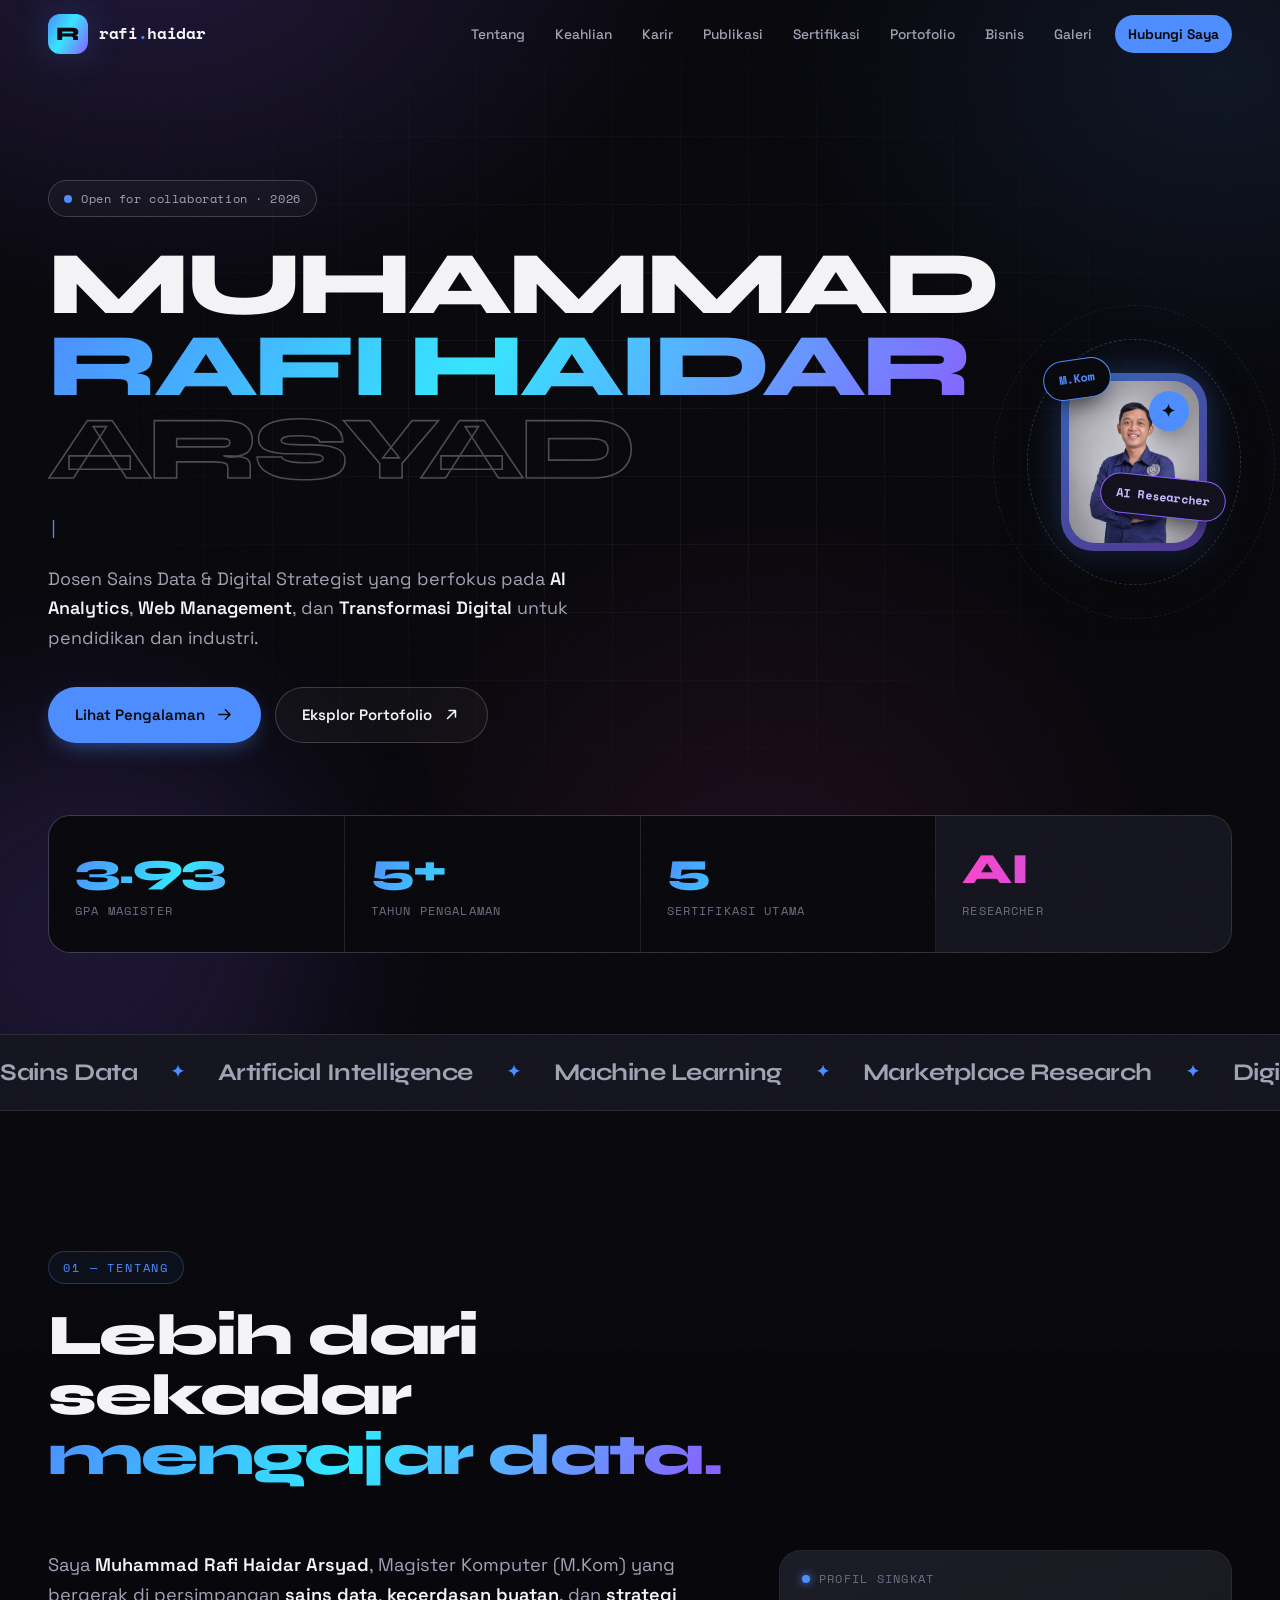
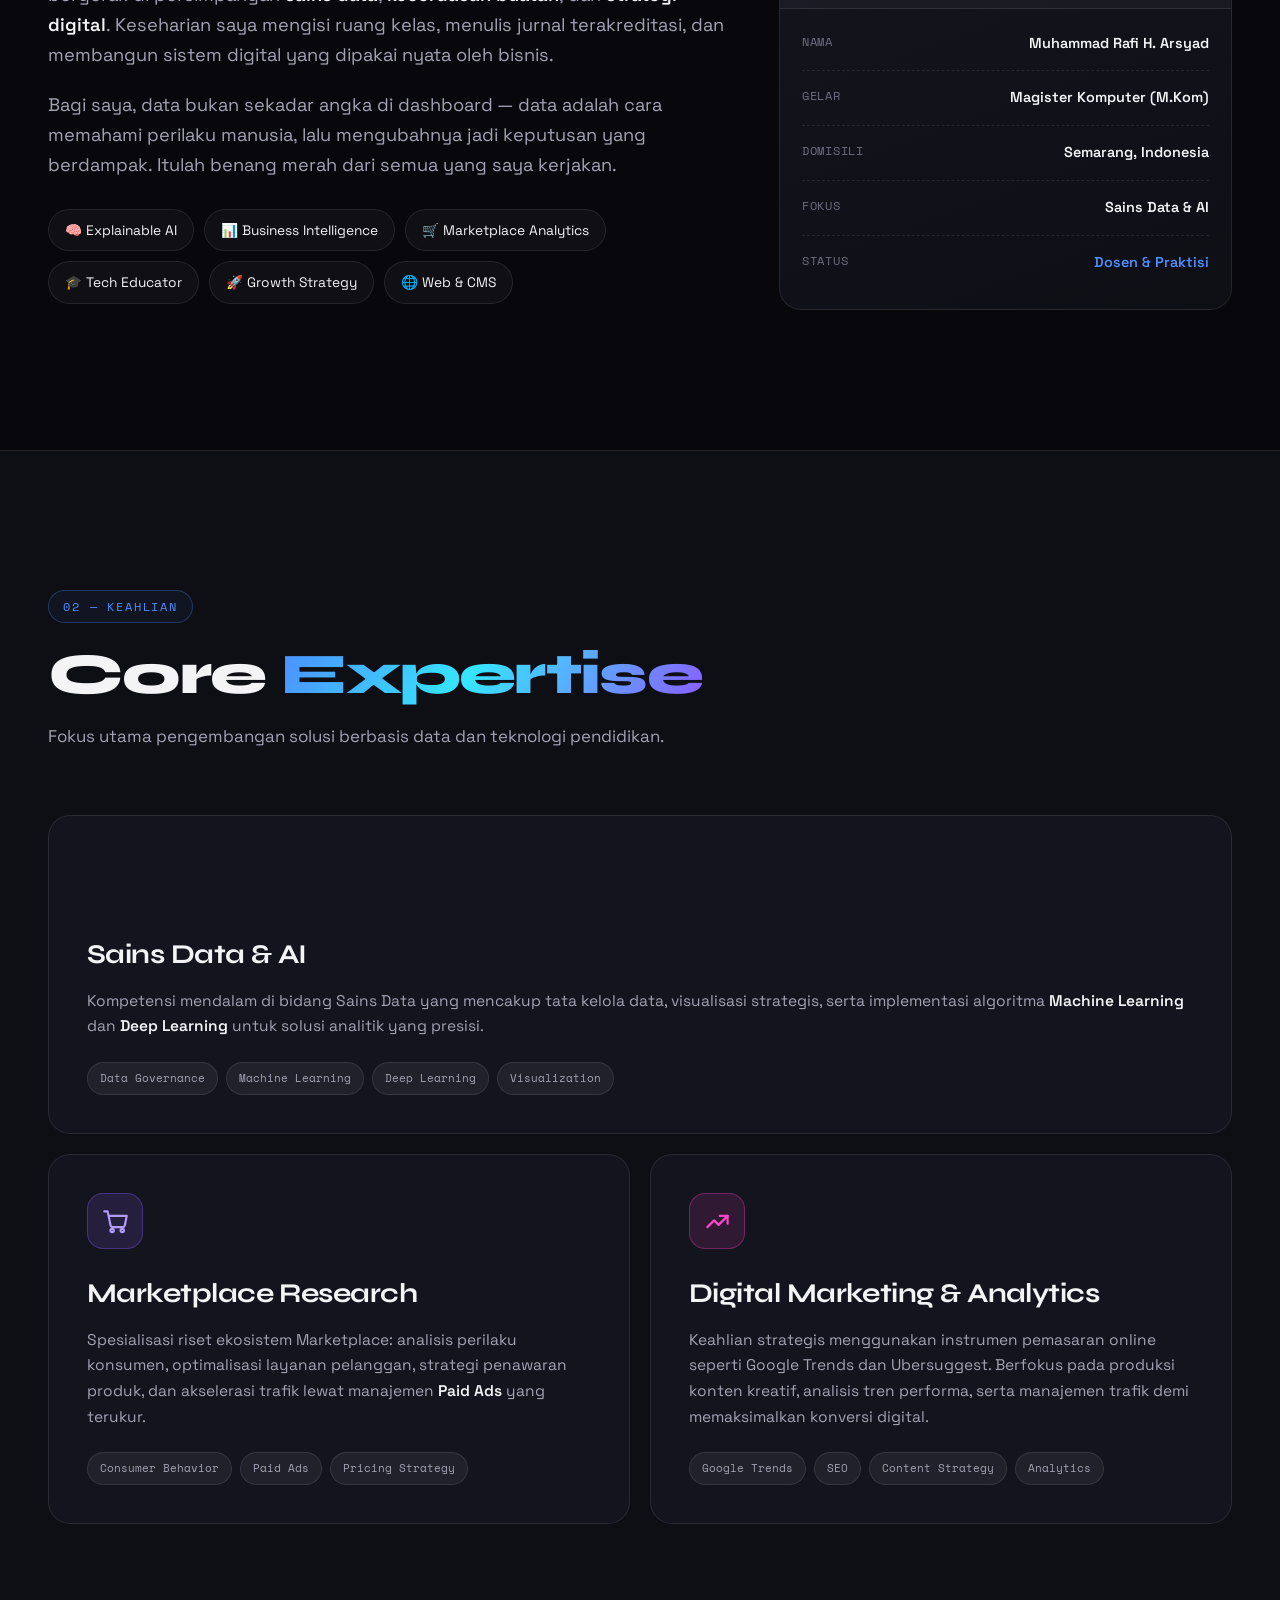
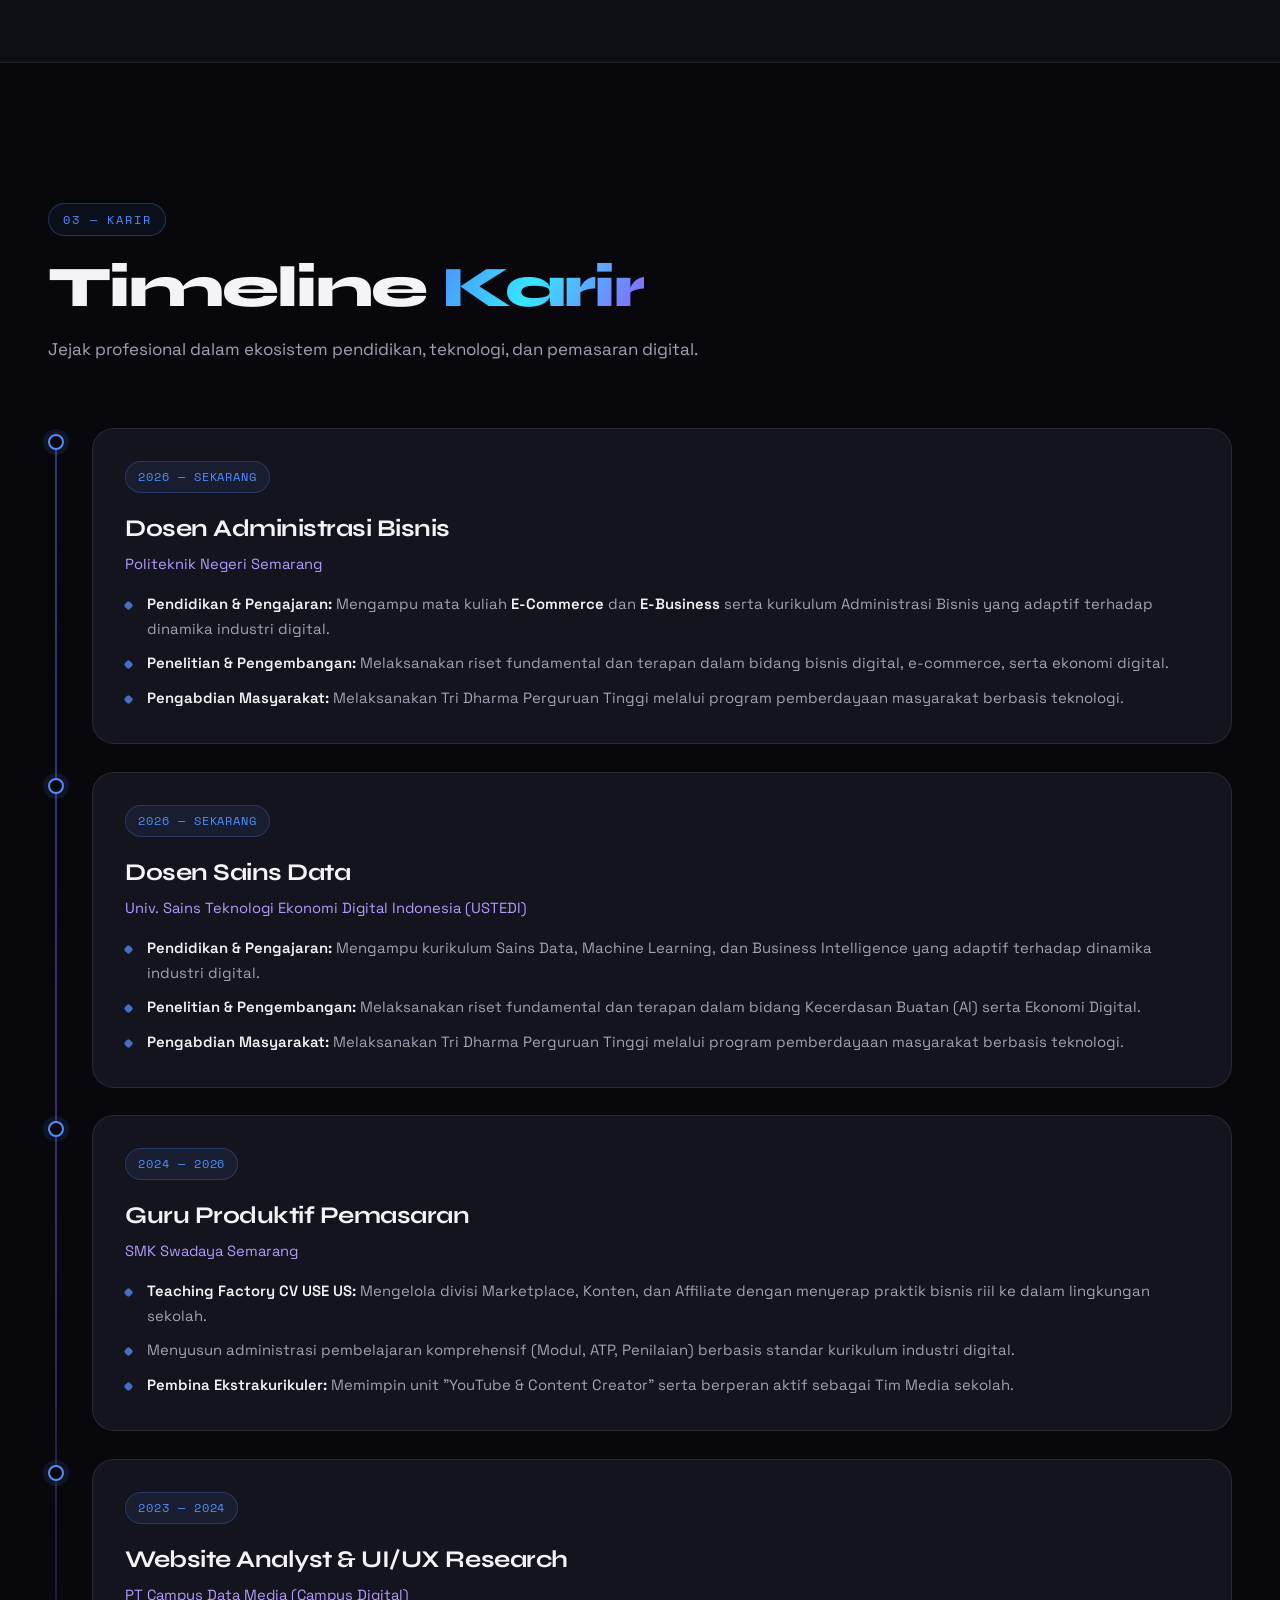
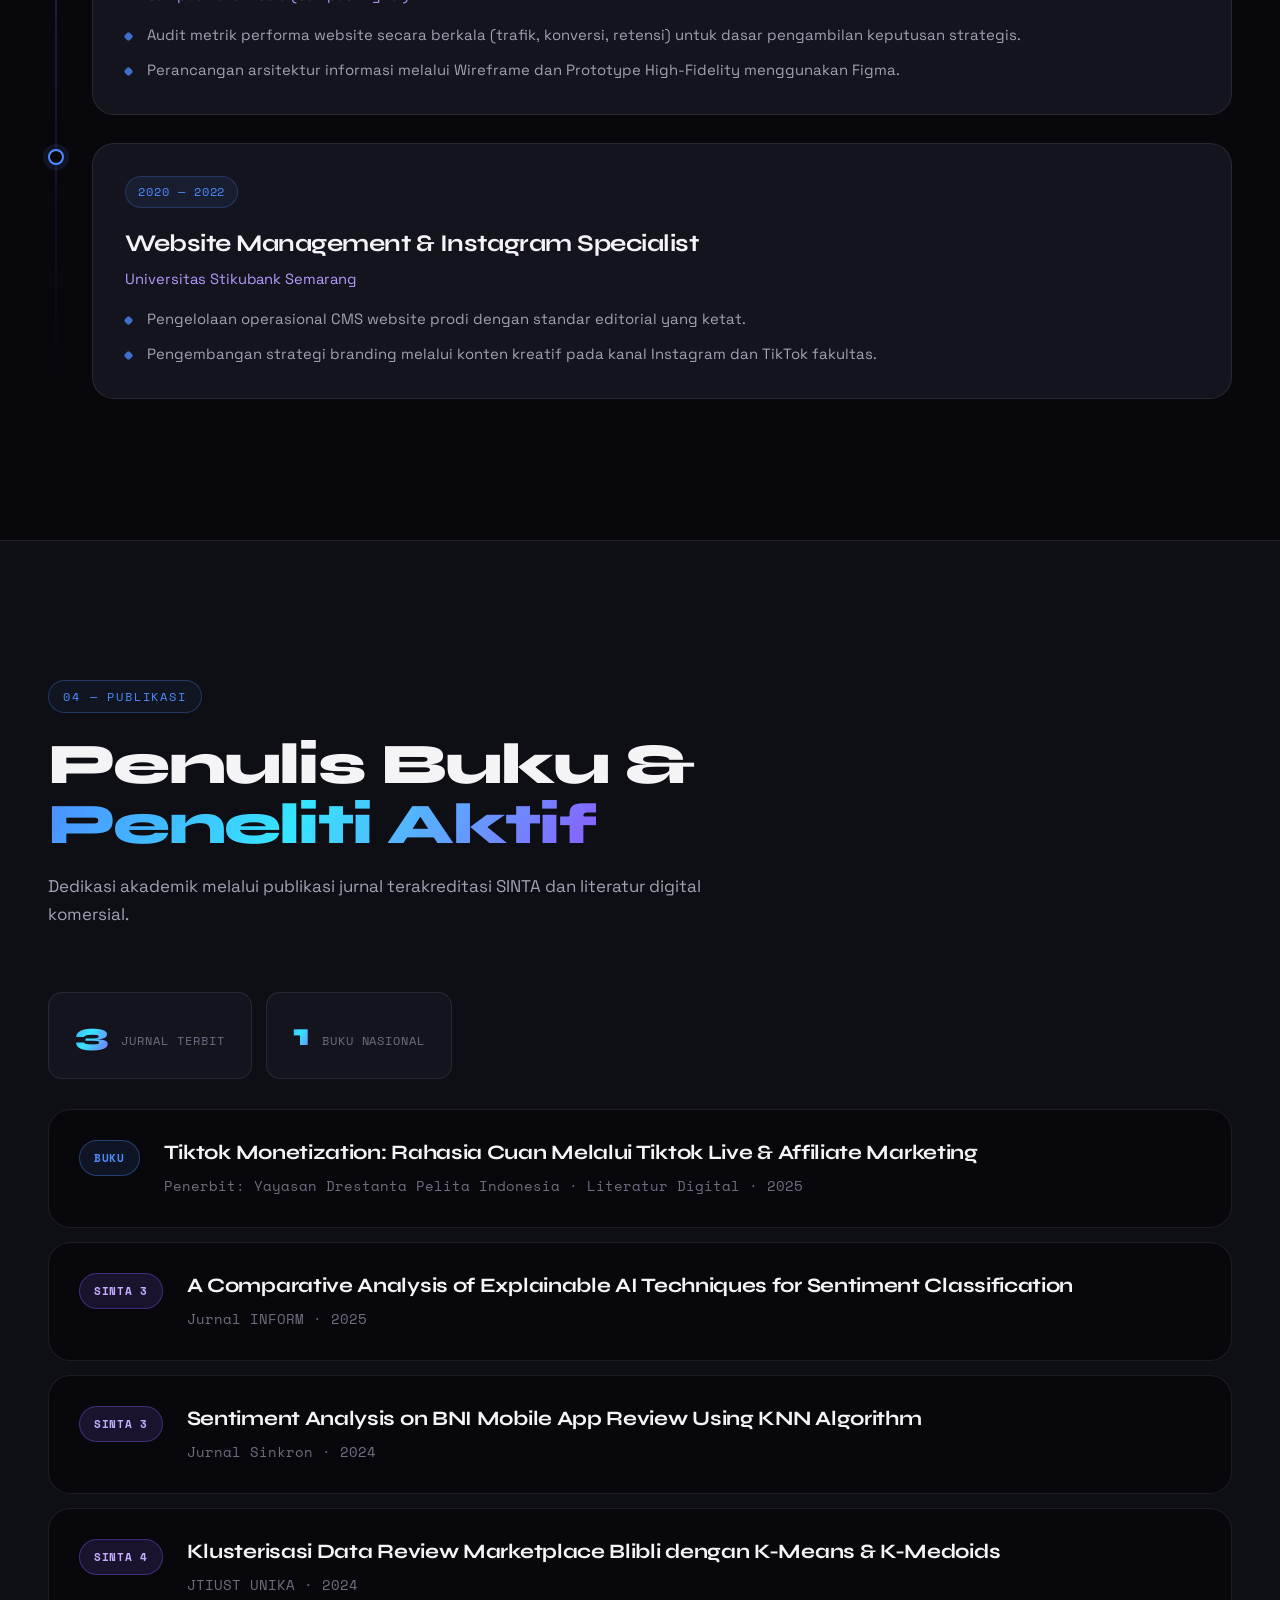
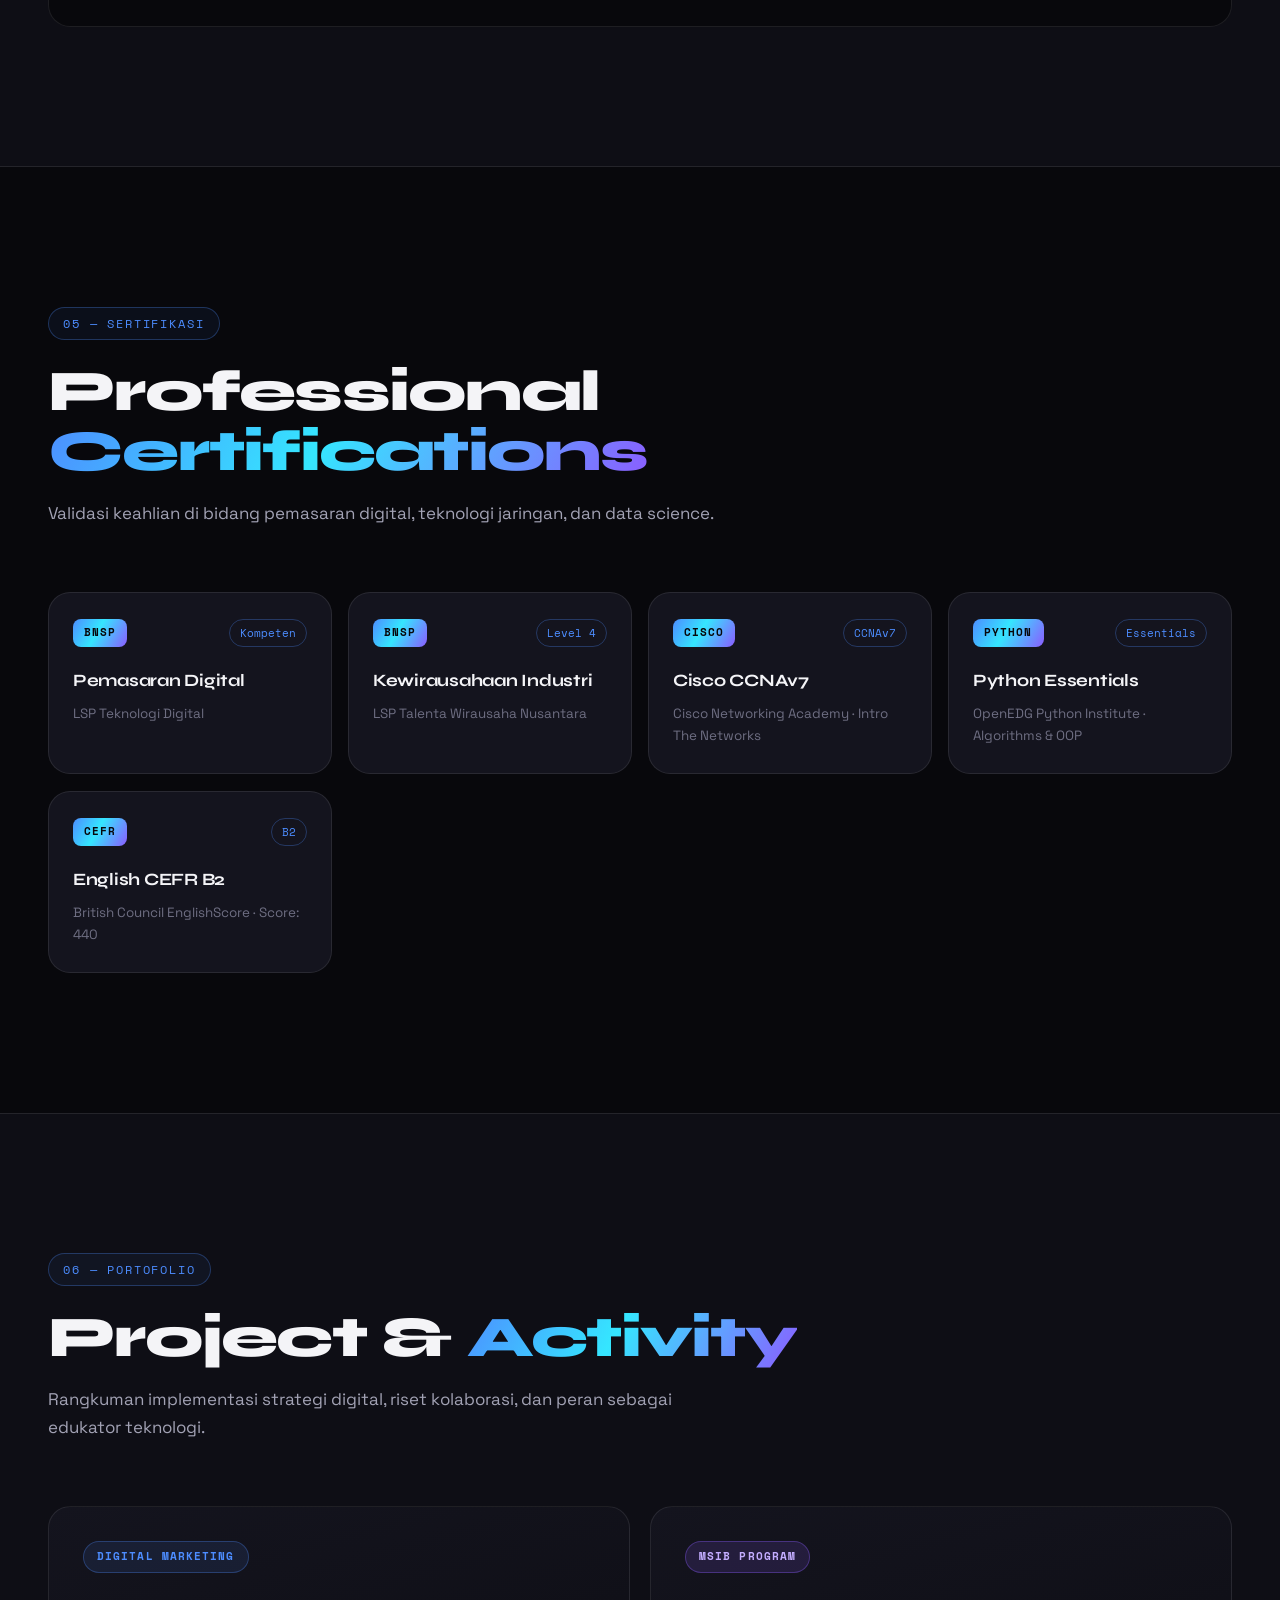
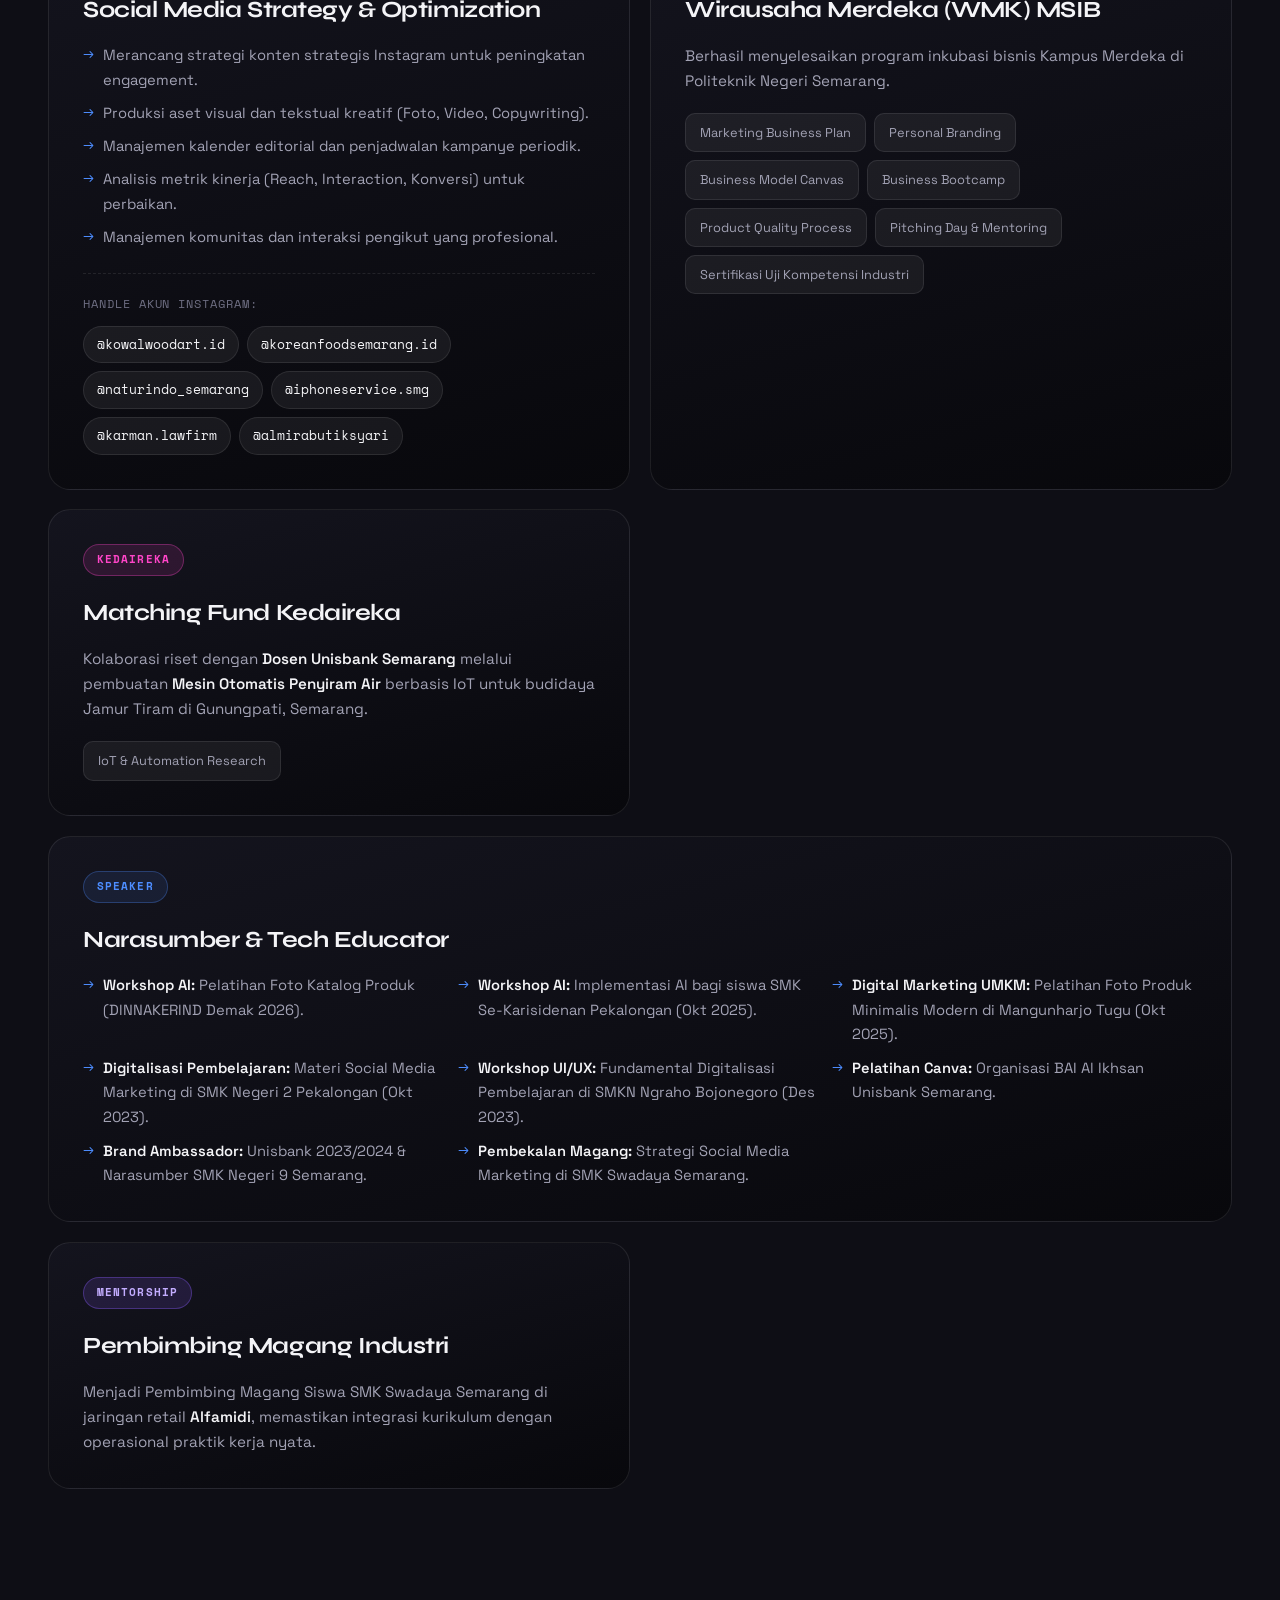
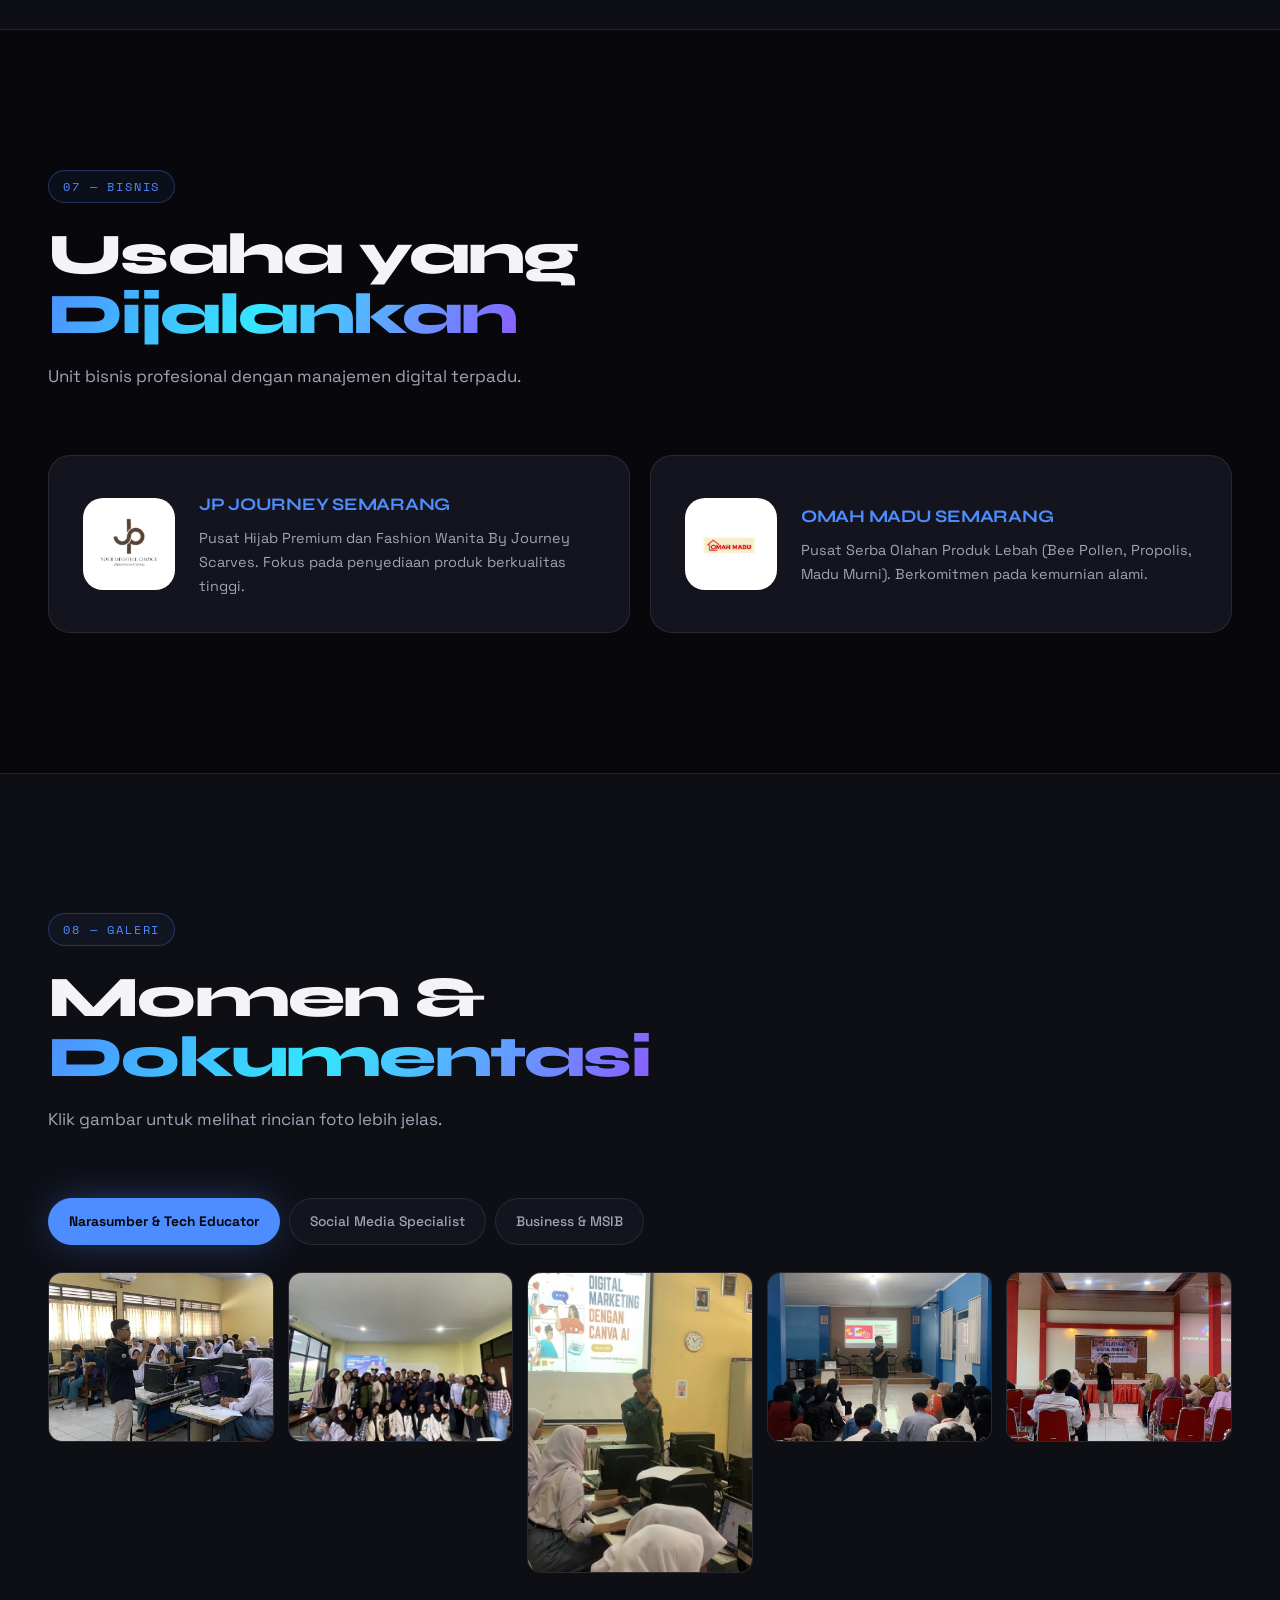
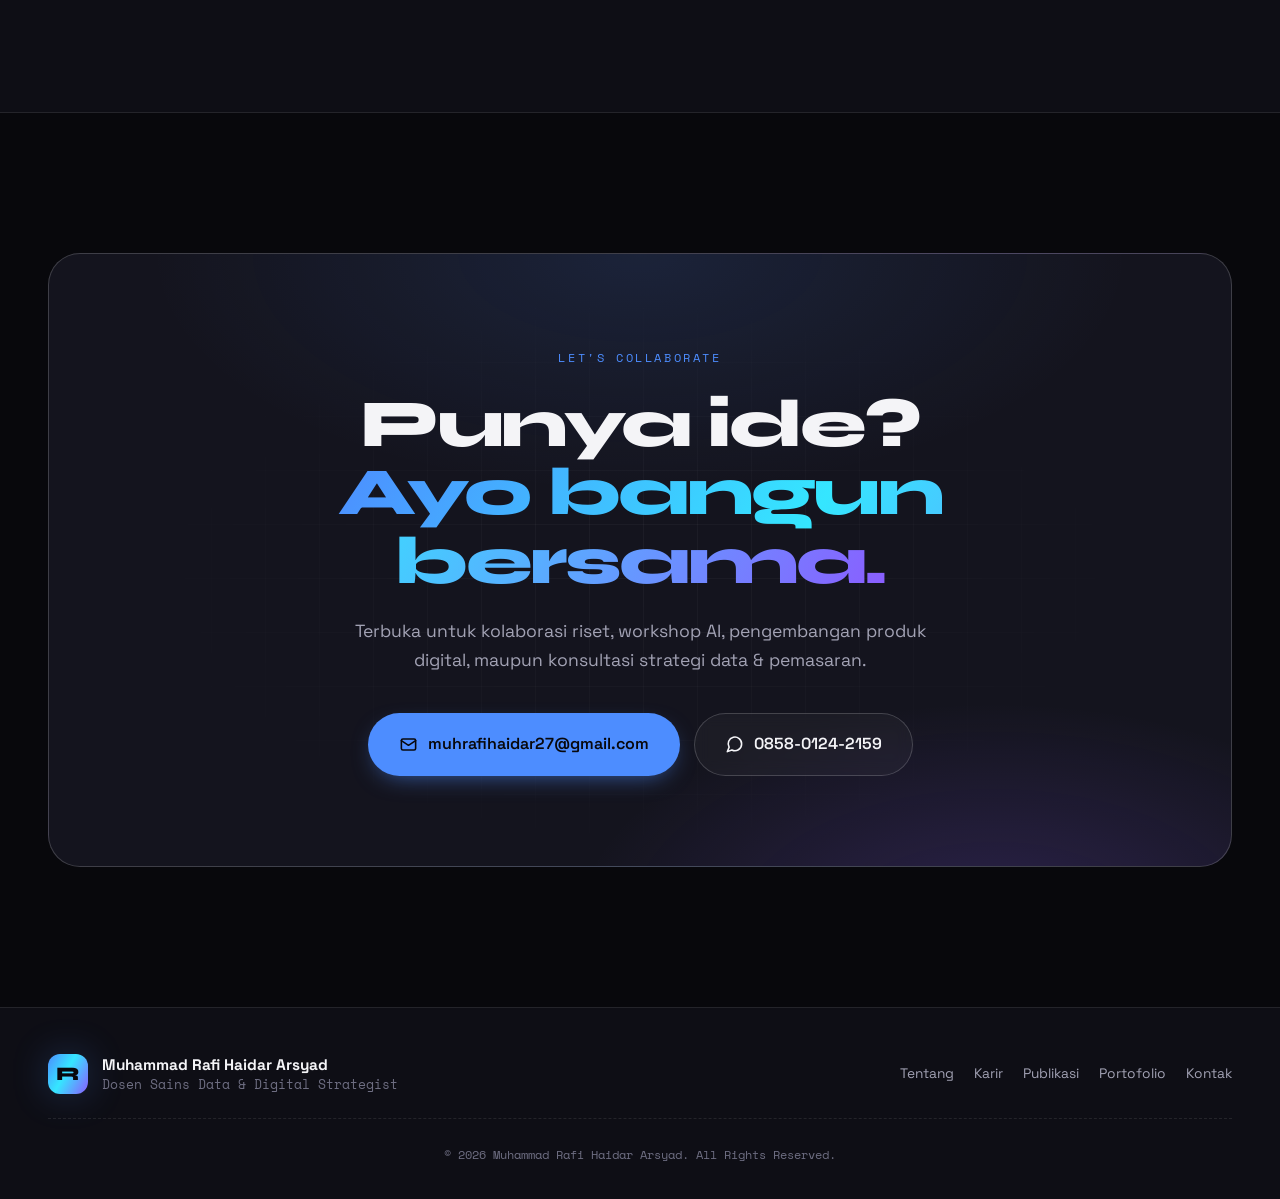
==== commit 72b4796d: "style: identitas biru, tampilkan foto full, tambah Dosen Adm. Bisnis Polines di timeline" ====
--- a/index.html
+++ b/index.html
@@ -21,7 +21,7 @@
   <meta name="twitter:description" content="AI Analytics • Web Management • Digital Transformation." />
   <meta name="twitter:image" content="https://rafihaidar.my.id/assets/img/rafi.jpg" />
 
-  <link rel="icon" href="data:image/svg+xml,%3Csvg xmlns='http://www.w3.org/2000/svg' viewBox='0 0 100 100'%3E%3Crect width='100' height='100' rx='24' fill='%230a0a0f'/%3E%3Ctext x='50' y='72' font-size='60' font-family='Arial,sans-serif' font-weight='bold' text-anchor='middle' fill='%23c6ff3d'%3ER%3C/text%3E%3C/svg%3E" />
+  <link rel="icon" href="data:image/svg+xml,%3Csvg xmlns='http://www.w3.org/2000/svg' viewBox='0 0 100 100'%3E%3Crect width='100' height='100' rx='24' fill='%230a0a0f'/%3E%3Ctext x='50' y='72' font-size='60' font-family='Arial,sans-serif' font-weight='bold' text-anchor='middle' fill='%234d8dff'%3ER%3C/text%3E%3C/svg%3E" />
 
   <link rel="preconnect" href="https://fonts.googleapis.com" />
   <link rel="preconnect" href="https://fonts.gstatic.com" crossorigin />
@@ -122,8 +122,7 @@
 
         <div class="hero__visual reveal" data-delay="120">
           <div class="hero__photo-frame">
-            <div class="hero__photo-glow" aria-hidden="true"></div>
-            <img src="assets/img/rafi.jpg" alt="Foto Muhammad Rafi Haidar Arsyad" class="hero__photo" width="900" height="1125" />
+            <img src="assets/img/rafi.jpg" alt="Foto Muhammad Rafi Haidar Arsyad" class="hero__photo" width="720" height="900" />
             <span class="sticker sticker--tl">M.Kom</span>
             <span class="sticker sticker--br">AI Researcher</span>
             <span class="sticker sticker--dot" aria-hidden="true">&#10022;</span>
@@ -291,6 +290,20 @@
         </header>
 
         <ol class="timeline">
+          <li class="timeline__item reveal">
+            <div class="timeline__dot"></div>
+            <div class="timeline__card">
+              <span class="timeline__date">2026 — Sekarang</span>
+              <h3>Dosen Administrasi Bisnis</h3>
+              <p class="timeline__org">Politeknik Negeri Semarang</p>
+              <ul>
+                <li><strong>Pendidikan &amp; Pengajaran:</strong> Mengampu mata kuliah <strong>E-Commerce</strong> dan <strong>E-Business</strong> serta kurikulum Administrasi Bisnis yang adaptif terhadap dinamika industri digital.</li>
+                <li><strong>Penelitian &amp; Pengembangan:</strong> Melaksanakan riset fundamental dan terapan dalam bidang bisnis digital, e-commerce, serta ekonomi digital.</li>
+                <li><strong>Pengabdian Masyarakat:</strong> Melaksanakan Tri Dharma Perguruan Tinggi melalui program pemberdayaan masyarakat berbasis teknologi.</li>
+              </ul>
+            </div>
+          </li>
+
           <li class="timeline__item reveal">
             <div class="timeline__dot"></div>
             <div class="timeline__card">
--- a/assets/css/style.css
+++ b/assets/css/style.css
@@ -17,12 +17,12 @@
   --txt-dim: #a2a2b4;
   --txt-mute: #6e6e82;
 
-  --lime: #c8ff2f;
+  --blue: #4d8dff;
   --violet: #8b5cff;
   --pink: #ff45c8;
   --cyan: #35e6ff;
 
-  --grad-main: linear-gradient(120deg, var(--lime) 0%, var(--cyan) 45%, var(--violet) 100%);
+  --grad-main: linear-gradient(120deg, var(--blue) 0%, var(--cyan) 45%, var(--violet) 100%);
   --grad-warm: linear-gradient(120deg, var(--pink) 0%, var(--violet) 100%);
 
   --font-display: "Syne", sans-serif;
@@ -38,7 +38,7 @@
 
   --ease: cubic-bezier(0.22, 1, 0.36, 1);
   --shadow: 0 24px 60px -20px rgba(0, 0, 0, 0.8);
-  --glow-lime: 0 0 40px -6px rgba(200, 255, 47, 0.45);
+  --glow-blue: 0 0 40px -6px rgba(77, 141, 255, 0.45);
 }
 
 /* ---------- 2. RESET ---------- */
@@ -68,7 +68,7 @@
   z-index: -2;
   background:
     radial-gradient(900px 600px at 12% -5%, rgba(139, 92, 255, 0.18), transparent 60%),
-    radial-gradient(800px 600px at 95% 8%, rgba(200, 255, 47, 0.10), transparent 55%),
+    radial-gradient(800px 600px at 95% 8%, rgba(77, 141, 255, 0.10), transparent 55%),
     radial-gradient(700px 700px at 60% 100%, rgba(255, 69, 200, 0.09), transparent 60%);
   pointer-events: none;
 }
@@ -78,18 +78,18 @@
 button { font: inherit; color: inherit; background: none; border: 0; cursor: pointer; }
 ul, ol { list-style: none; }
 
-::selection { background: var(--lime); color: #0a0a0f; }
+::selection { background: var(--blue); color: #0a0a0f; }
 
 ::-webkit-scrollbar { width: 11px; }
 ::-webkit-scrollbar-track { background: #0b0b11; }
 ::-webkit-scrollbar-thumb {
-  background: linear-gradient(var(--violet), var(--lime));
+  background: linear-gradient(var(--violet), var(--blue));
   border-radius: 99px;
   border: 3px solid #0b0b11;
 }
 
 :focus-visible {
-  outline: 2px solid var(--lime);
+  outline: 2px solid var(--blue);
   outline-offset: 3px;
   border-radius: 6px;
 }
@@ -132,7 +132,7 @@
   width: 0;
   background: var(--grad-main);
   z-index: 9999;
-  box-shadow: 0 0 12px rgba(200, 255, 47, 0.6);
+  box-shadow: 0 0 12px rgba(77, 141, 255, 0.6);
 }
 
 /* ---------- 4. LAYOUT HELPERS ---------- */
@@ -168,12 +168,12 @@
   font-size: 0.72rem;
   letter-spacing: 0.16em;
   text-transform: uppercase;
-  color: var(--lime);
-  border: 1px solid rgba(200, 255, 47, 0.3);
+  color: var(--blue);
+  border: 1px solid rgba(77, 141, 255, 0.3);
   padding: 6px 14px;
   border-radius: 99px;
   margin-bottom: 22px;
-  background: rgba(200, 255, 47, 0.06);
+  background: rgba(77, 141, 255, 0.06);
 }
 
 .section__title {
@@ -255,7 +255,7 @@
   font-family: var(--font-display);
   font-weight: 800;
   font-size: 1.2rem;
-  box-shadow: var(--glow-lime);
+  box-shadow: var(--glow-blue);
   transition: transform 0.4s var(--ease);
 }
 .nav__logo:hover .nav__logo-mark { transform: rotate(-12deg) scale(1.06); }
@@ -264,7 +264,7 @@
   font-size: 0.98rem;
   letter-spacing: -0.02em;
 }
-.nav__logo-text em { color: var(--lime); font-style: normal; }
+.nav__logo-text em { color: var(--blue); font-style: normal; }
 
 .nav__links { display: flex; align-items: center; gap: 4px; }
 .nav__links a {
@@ -277,15 +277,15 @@
   white-space: nowrap;
 }
 .nav__links a:hover { color: var(--txt); background: var(--surface-2); }
-.nav__links a.is-active { color: var(--lime); }
+.nav__links a.is-active { color: var(--blue); }
 
 .nav__cta {
-  background: var(--lime) !important;
+  background: var(--blue) !important;
   color: #08080c !important;
   font-weight: 700 !important;
   margin-left: 6px;
 }
-.nav__cta:hover { box-shadow: var(--glow-lime); transform: translateY(-1px); }
+.nav__cta:hover { box-shadow: var(--glow-blue); transform: translateY(-1px); }
 
 .nav__toggle {
   display: none;
@@ -322,9 +322,9 @@
   opacity: 0.45;
   z-index: 0;
 }
-.blob--lime {
+.blob--blue {
   width: 420px; height: 420px;
-  background: rgba(200, 255, 47, 0.28);
+  background: rgba(77, 141, 255, 0.28);
   top: -120px; right: -80px;
   animation: float 14s ease-in-out infinite;
 }
@@ -379,14 +379,14 @@
 .badge .dot {
   width: 8px; height: 8px;
   border-radius: 50%;
-  background: var(--lime);
-  box-shadow: 0 0 0 0 rgba(200, 255, 47, 0.6);
+  background: var(--blue);
+  box-shadow: 0 0 0 0 rgba(77, 141, 255, 0.6);
   animation: pulse 2s infinite;
 }
 @keyframes pulse {
-  0% { box-shadow: 0 0 0 0 rgba(200, 255, 47, 0.55); }
-  70% { box-shadow: 0 0 0 10px rgba(200, 255, 47, 0); }
-  100% { box-shadow: 0 0 0 0 rgba(200, 255, 47, 0); }
+  0% { box-shadow: 0 0 0 0 rgba(77, 141, 255, 0.55); }
+  70% { box-shadow: 0 0 0 10px rgba(77, 141, 255, 0); }
+  100% { box-shadow: 0 0 0 0 rgba(77, 141, 255, 0); }
 }
 
 .hero__title {
@@ -413,12 +413,12 @@
 .hero__role {
   font-family: var(--font-mono);
   font-size: clamp(0.9rem, 2vw, 1.12rem);
-  color: var(--lime);
+  color: var(--blue);
   margin-bottom: 20px;
   min-height: 1.6em;
   letter-spacing: -0.01em;
 }
-.caret { animation: blink 1s steps(2) infinite; color: var(--lime); }
+.caret { animation: blink 1s steps(2) infinite; color: var(--blue); }
 @keyframes blink { 50% { opacity: 0; } }
 
 .hero__desc {
@@ -458,11 +458,11 @@
 .btn:hover svg { transform: translateX(3px); }
 
 .btn--primary {
-  background: var(--lime);
+  background: var(--blue);
   color: #08080c;
-  box-shadow: 0 8px 24px -10px rgba(200, 255, 47, 0.7);
-}
-.btn--primary:hover { box-shadow: 0 14px 34px -10px rgba(200, 255, 47, 0.85); }
+  box-shadow: 0 8px 24px -10px rgba(77, 141, 255, 0.7);
+}
+.btn--primary:hover { box-shadow: 0 14px 34px -10px rgba(77, 141, 255, 0.85); }
 
 .btn--ghost {
   border-color: var(--line-strong);
@@ -470,7 +470,7 @@
   color: var(--txt);
   backdrop-filter: blur(8px);
 }
-.btn--ghost:hover { border-color: var(--lime); color: var(--lime); background: rgba(200, 255, 47, 0.06); }
+.btn--ghost:hover { border-color: var(--blue); color: var(--blue); background: rgba(77, 141, 255, 0.06); }
 
 .btn--lg { padding: 17px 30px; font-size: 1rem; }
 
@@ -480,31 +480,17 @@
 .hero__photo-frame {
   position: relative;
   border-radius: var(--radius-lg);
-  padding: 10px;
-  background: linear-gradient(150deg, rgba(200, 255, 47, 0.5), rgba(139, 92, 255, 0.5), rgba(255, 69, 200, 0.4));
-  animation: frameTilt 9s ease-in-out infinite;
+  padding: 8px;
+  background: linear-gradient(150deg, rgba(77, 141, 255, 0.7), rgba(139, 92, 255, 0.55));
   z-index: 2;
-}
-@keyframes frameTilt {
-  0%, 100% { transform: rotate(-1.6deg); }
-  50% { transform: rotate(1.4deg); }
+  box-shadow: 0 34px 80px -34px rgba(0, 0, 0, 0.95), var(--glow-blue);
 }
 .hero__photo {
   width: 100%;
-  border-radius: 24px;
-  aspect-ratio: 4 / 5;
-  object-fit: cover;
-  object-position: center 20%;
+  height: auto;
+  border-radius: 26px;
   background: var(--bg-3);
-  filter: contrast(1.05) saturate(1.05);
-}
-.hero__photo-glow {
-  position: absolute;
-  inset: 10px;
-  border-radius: 24px;
-  background: linear-gradient(180deg, transparent 45%, rgba(8, 8, 12, 0.75));
-  z-index: 1;
-  pointer-events: none;
+  display: block;
 }
 
 .sticker {
@@ -516,8 +502,8 @@
   padding: 9px 15px;
   border-radius: 99px;
   background: var(--bg);
-  border: 1.5px solid var(--lime);
-  color: var(--lime);
+  border: 1.5px solid var(--blue);
+  color: var(--blue);
   z-index: 5;
   box-shadow: 0 10px 24px -10px rgba(0, 0, 0, 0.9);
   white-space: nowrap;
@@ -538,7 +524,7 @@
   display: grid; place-items: center;
   font-size: 1.05rem;
   color: #08080c;
-  background: var(--lime);
+  background: var(--blue);
   border: 0;
   animation: spin 8s linear infinite;
 }
@@ -556,7 +542,7 @@
   pointer-events: none;
 }
 .orbit--1 { inset: -34px; animation: spin 40s linear infinite; }
-.orbit--2 { inset: -68px; border-color: rgba(200, 255, 47, 0.16); animation: spin 60s linear infinite reverse; }
+.orbit--2 { inset: -68px; border-color: rgba(77, 141, 255, 0.16); animation: spin 60s linear infinite reverse; }
 
 /* Stats */
 .stats {
@@ -623,7 +609,7 @@
   white-space: nowrap;
   letter-spacing: -0.02em;
 }
-.marquee__track .sep { color: var(--lime); font-size: 1rem; }
+.marquee__track .sep { color: var(--blue); font-size: 1rem; }
 .marquee:hover .marquee__track { animation-play-state: paused; }
 @keyframes marquee {
   from { transform: translateX(0); }
@@ -656,8 +642,8 @@
 }
 .about__chips li:hover {
   transform: translateY(-4px) rotate(-2deg);
-  border-color: var(--lime);
-  background: rgba(200, 255, 47, 0.07);
+  border-color: var(--blue);
+  background: rgba(77, 141, 255, 0.07);
 }
 
 .about__card {
@@ -684,8 +670,8 @@
 .status-dot {
   width: 8px; height: 8px;
   border-radius: 50%;
-  background: var(--lime);
-  box-shadow: 0 0 10px var(--lime);
+  background: var(--blue);
+  box-shadow: 0 0 10px var(--blue);
 }
 .about__facts { padding: 8px 22px 20px; }
 .about__facts li {
@@ -699,7 +685,7 @@
 .about__facts li:last-child { border-bottom: 0; }
 .about__facts span { color: var(--txt-mute); font-family: var(--font-mono); font-size: 0.78rem; text-transform: uppercase; letter-spacing: 0.06em; }
 .about__facts strong { text-align: right; font-weight: 600; }
-.about__facts .hl { color: var(--lime); }
+.about__facts .hl { color: var(--blue); }
 
 /* ---------- 10. BENTO / EXPERTISE ---------- */
 .bento {
@@ -720,7 +706,7 @@
   content: "";
   position: absolute;
   inset: 0;
-  background: radial-gradient(420px circle at var(--mx, 50%) var(--my, 0%), rgba(200, 255, 47, 0.09), transparent 42%);
+  background: radial-gradient(420px circle at var(--mx, 50%) var(--my, 0%), rgba(77, 141, 255, 0.09), transparent 42%);
   opacity: 0;
   transition: opacity 0.5s;
   pointer-events: none;
@@ -736,8 +722,8 @@
   margin-bottom: 22px;
 }
 .bento__icon svg { width: 27px; height: 27px; fill: none; stroke-width: 1.9; stroke-linecap: round; stroke-linejoin: round; }
-.bento__icon--lime { background: rgba(200, 255, 47, 0.12); border: 1px solid rgba(200, 255, 47, 0.3); }
-.bento__icon--lime svg { stroke: var(--lime); }
+.bento__icon--blue { background: rgba(77, 141, 255, 0.12); border: 1px solid rgba(77, 141, 255, 0.3); }
+.bento__icon--blue svg { stroke: var(--blue); }
 .bento__icon--violet { background: rgba(139, 92, 255, 0.14); border: 1px solid rgba(139, 92, 255, 0.35); }
 .bento__icon--violet svg { stroke: #b49bff; }
 .bento__icon--pink { background: rgba(255, 69, 200, 0.12); border: 1px solid rgba(255, 69, 200, 0.32); }
@@ -771,7 +757,7 @@
   position: absolute;
   left: 7px; top: 8px; bottom: 8px;
   width: 2px;
-  background: linear-gradient(var(--lime), var(--violet), transparent);
+  background: linear-gradient(var(--blue), var(--violet), transparent);
   opacity: 0.4;
 }
 .timeline__item {
@@ -786,13 +772,13 @@
   width: 16px; height: 16px;
   border-radius: 50%;
   background: var(--bg);
-  border: 2px solid var(--lime);
-  box-shadow: 0 0 0 5px rgba(200, 255, 47, 0.1);
+  border: 2px solid var(--blue);
+  box-shadow: 0 0 0 5px rgba(77, 141, 255, 0.1);
   transition: transform 0.4s var(--ease), box-shadow 0.4s;
 }
 .timeline__item:hover .timeline__dot {
   transform: scale(1.25);
-  box-shadow: 0 0 0 8px rgba(200, 255, 47, 0.16), 0 0 20px rgba(200, 255, 47, 0.5);
+  box-shadow: 0 0 0 8px rgba(77, 141, 255, 0.16), 0 0 20px rgba(77, 141, 255, 0.5);
 }
 .timeline__card {
   padding: clamp(22px, 3vw, 32px);
@@ -809,9 +795,9 @@
   font-size: 0.74rem;
   letter-spacing: 0.08em;
   text-transform: uppercase;
-  color: var(--lime);
-  background: rgba(200, 255, 47, 0.08);
-  border: 1px solid rgba(200, 255, 47, 0.25);
+  color: var(--blue);
+  background: rgba(77, 141, 255, 0.08);
+  border: 1px solid rgba(77, 141, 255, 0.25);
   padding: 5px 12px;
   border-radius: 99px;
   margin-bottom: 16px;
@@ -836,7 +822,7 @@
   left: 0; top: 0.65em;
   width: 7px; height: 7px;
   border-radius: 2px;
-  background: var(--lime);
+  background: var(--blue);
   rotate: 45deg;
   opacity: 0.75;
 }
@@ -894,9 +880,9 @@
   white-space: nowrap;
 }
 .pub__type--book {
-  background: rgba(200, 255, 47, 0.1);
-  border-color: rgba(200, 255, 47, 0.35);
-  color: var(--lime);
+  background: rgba(77, 141, 255, 0.1);
+  border-color: rgba(77, 141, 255, 0.35);
+  color: var(--blue);
 }
 .pub h3 {
   font-family: var(--font-display);
@@ -949,8 +935,8 @@
 .cert__level {
   font-family: var(--font-mono);
   font-size: 0.7rem;
-  color: var(--lime);
-  border: 1px solid rgba(200, 255, 47, 0.3);
+  color: var(--blue);
+  border: 1px solid rgba(77, 141, 255, 0.3);
   padding: 4px 10px;
   border-radius: 99px;
 }
@@ -991,9 +977,9 @@
   padding: 6px 13px;
   border-radius: 99px;
   margin-bottom: 18px;
-  background: rgba(200, 255, 47, 0.1);
-  border: 1px solid rgba(200, 255, 47, 0.3);
-  color: var(--lime);
+  background: rgba(77, 141, 255, 0.1);
+  border: 1px solid rgba(77, 141, 255, 0.3);
+  color: var(--blue);
 }
 .project__tag--violet { background: rgba(139, 92, 255, 0.14); border-color: rgba(139, 92, 255, 0.35); color: #c3adff; }
 .project__tag--pink { background: rgba(255, 69, 200, 0.12); border-color: rgba(255, 69, 200, 0.32); color: var(--pink); }
@@ -1019,7 +1005,7 @@
   content: "→";
   position: absolute;
   left: 0;
-  color: var(--lime);
+  color: var(--blue);
   font-size: 0.85rem;
 }
 .project__talk { display: grid; gap: 10px; grid-template-columns: repeat(auto-fit, minmax(300px, 1fr)); }
@@ -1081,7 +1067,7 @@
   font-weight: 700;
   letter-spacing: -0.015em;
   margin-bottom: 8px;
-  color: var(--lime);
+  color: var(--blue);
 }
 .biz__body p { color: var(--txt-dim); font-size: 0.9rem; }
 
@@ -1104,11 +1090,11 @@
 }
 .gallery__tab:hover { color: var(--txt); border-color: var(--line-strong); transform: translateY(-2px); }
 .gallery__tab.is-active {
-  background: var(--lime);
-  border-color: var(--lime);
+  background: var(--blue);
+  border-color: var(--blue);
   color: #08080c;
   font-weight: 700;
-  box-shadow: var(--glow-lime);
+  box-shadow: var(--glow-blue);
 }
 
 .gallery__panels { position: relative; }
@@ -1147,7 +1133,7 @@
   place-items: center;
   font-size: 1.6rem;
   color: #08080c;
-  background: rgba(200, 255, 47, 0.72);
+  background: rgba(77, 141, 255, 0.72);
   opacity: 0;
   transition: opacity 0.4s var(--ease);
   backdrop-filter: blur(2px);
@@ -1165,7 +1151,7 @@
   border-radius: var(--radius-lg);
   border: 1px solid var(--line-strong);
   background:
-    radial-gradient(700px 340px at 50% 0%, rgba(200, 255, 47, 0.12), transparent 70%),
+    radial-gradient(700px 340px at 50% 0%, rgba(77, 141, 255, 0.12), transparent 70%),
     radial-gradient(600px 320px at 80% 110%, rgba(139, 92, 255, 0.2), transparent 70%),
     var(--bg-3);
   overflow: hidden;
@@ -1191,7 +1177,7 @@
   font-size: 0.74rem;
   letter-spacing: 0.22em;
   text-transform: uppercase;
-  color: var(--lime);
+  color: var(--blue);
   margin-bottom: 22px;
 }
 .contact__title {
@@ -1237,7 +1223,7 @@
 
 .footer__links { display: flex; flex-wrap: wrap; gap: 20px; }
 .footer__links a { font-size: 0.86rem; color: var(--txt-dim); transition: color 0.3s; }
-.footer__links a:hover { color: var(--lime); }
+.footer__links a:hover { color: var(--blue); }
 
 .footer__copy {
   width: 100%;
@@ -1256,14 +1242,14 @@
   width: 50px; height: 50px;
   border-radius: 16px;
   display: grid; place-items: center;
-  background: var(--lime);
+  background: var(--blue);
   color: #08080c;
   z-index: 800;
   opacity: 0;
   transform: translateY(20px) scale(0.85);
   pointer-events: none;
   transition: all 0.4s var(--ease);
-  box-shadow: 0 12px 30px -10px rgba(200, 255, 47, 0.6);
+  box-shadow: 0 12px 30px -10px rgba(77, 141, 255, 0.6);
 }
 .to-top.is-visible { opacity: 1; transform: none; pointer-events: auto; }
 .to-top:hover { transform: translateY(-4px); }
@@ -1331,7 +1317,7 @@
   color: var(--txt);
   transition: background 0.3s, transform 0.3s;
 }
-.lightbox__nav:hover { background: var(--lime); color: #08080c; }
+.lightbox__nav:hover { background: var(--blue); color: #08080c; }
 .lightbox__nav--prev:hover { transform: translateX(-3px); }
 .lightbox__nav--next:hover { transform: translateX(3px); }
 
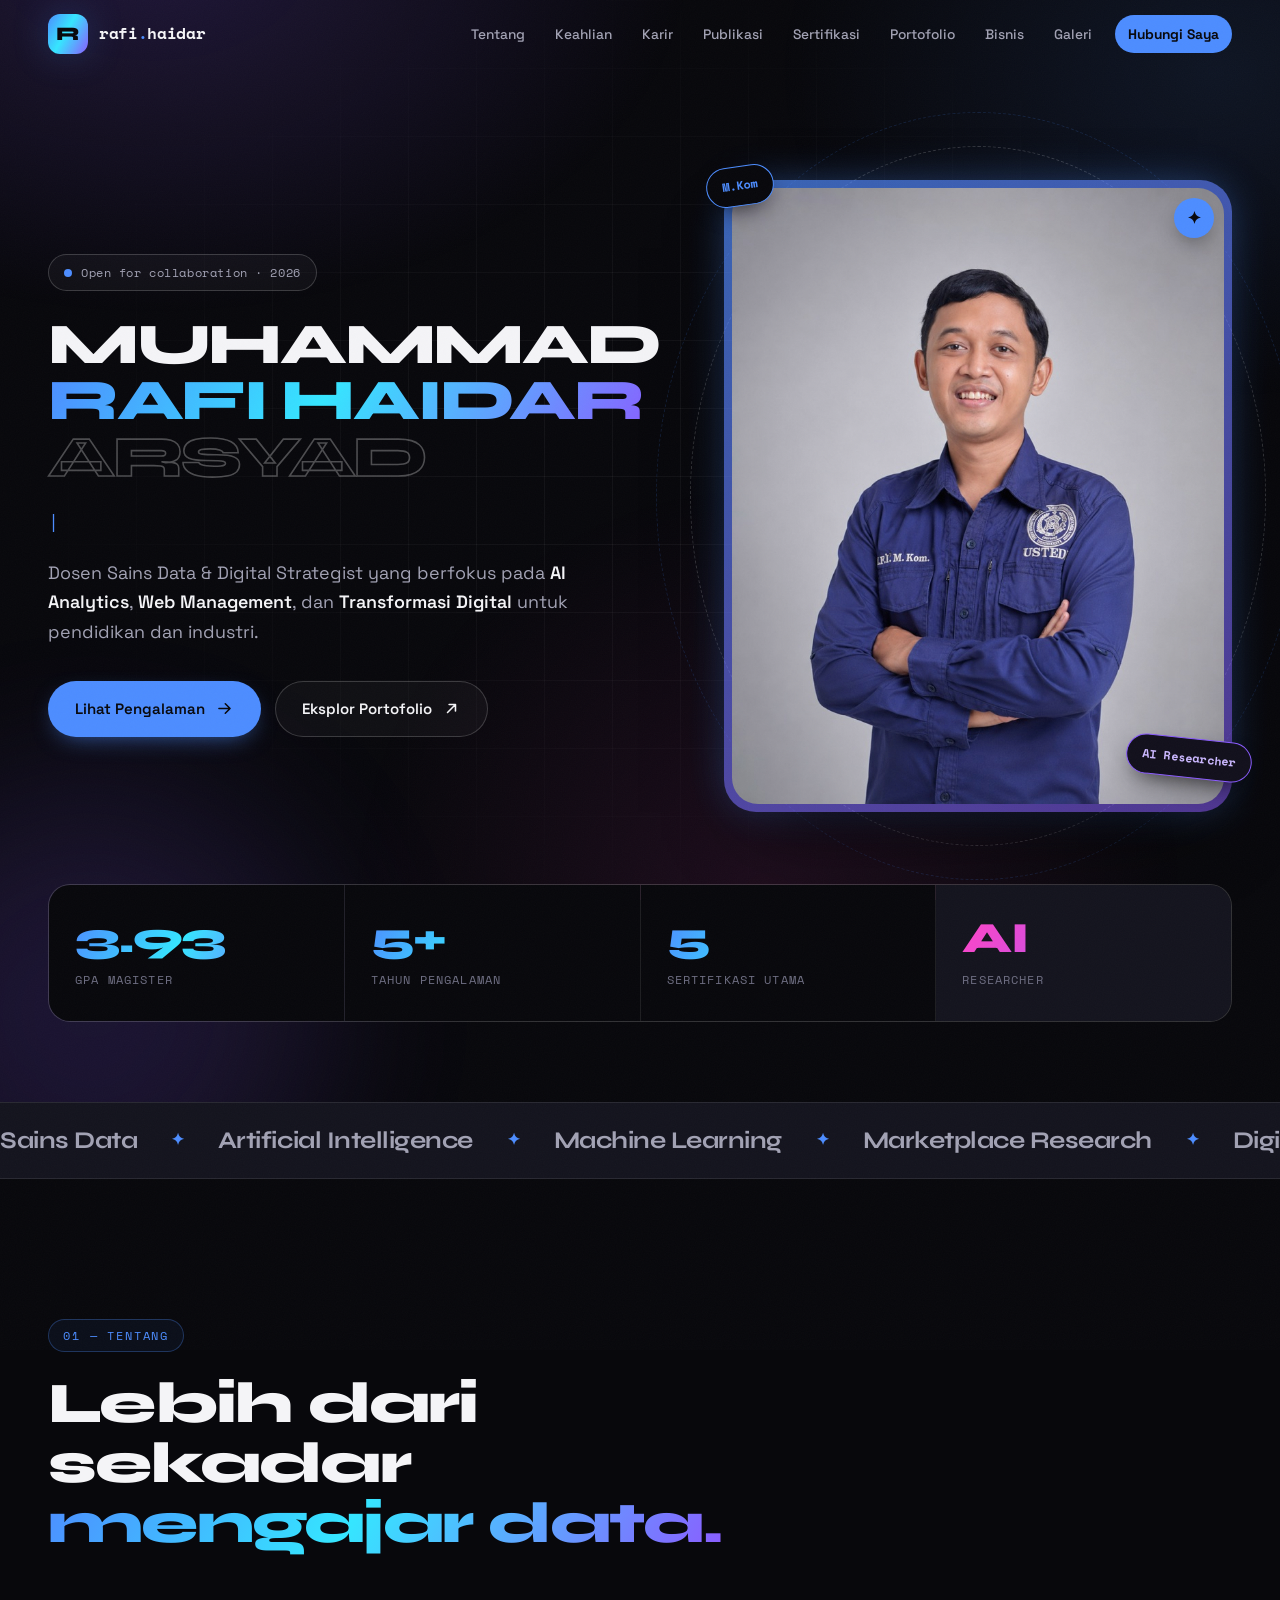
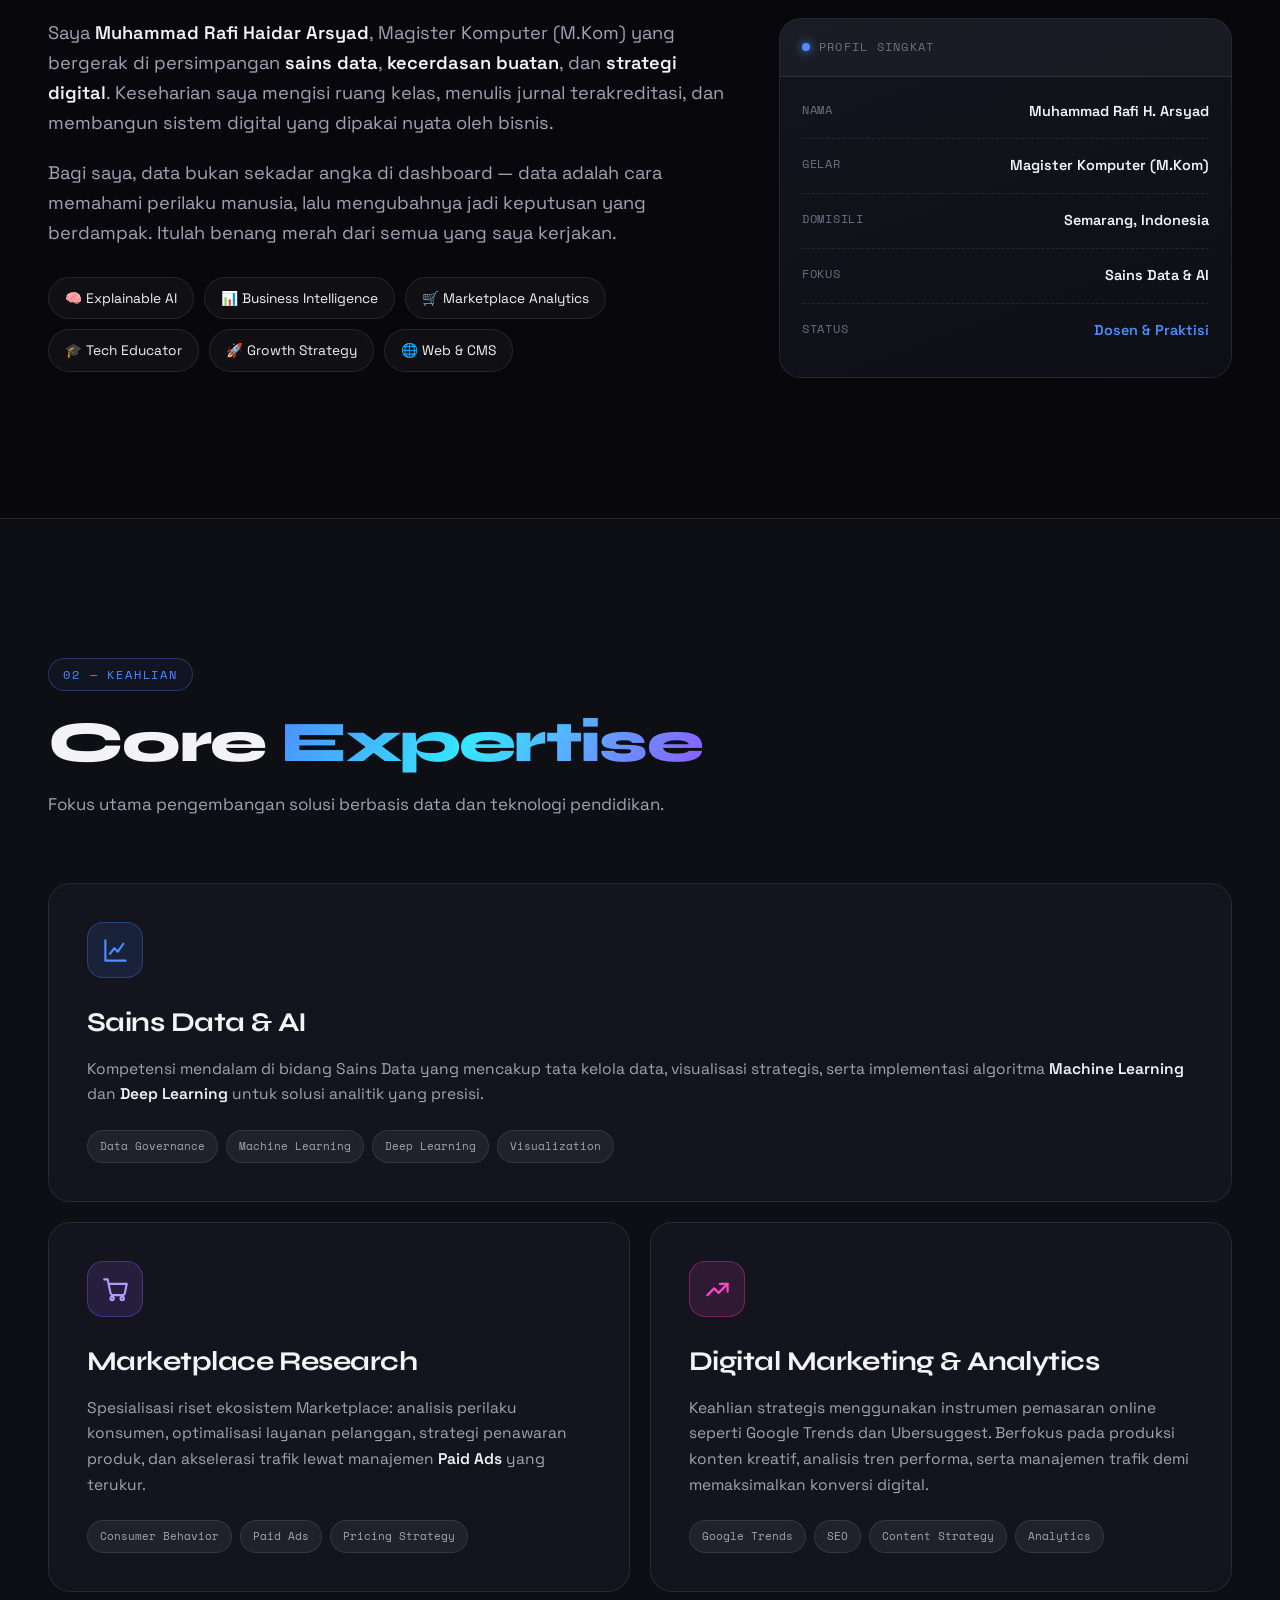
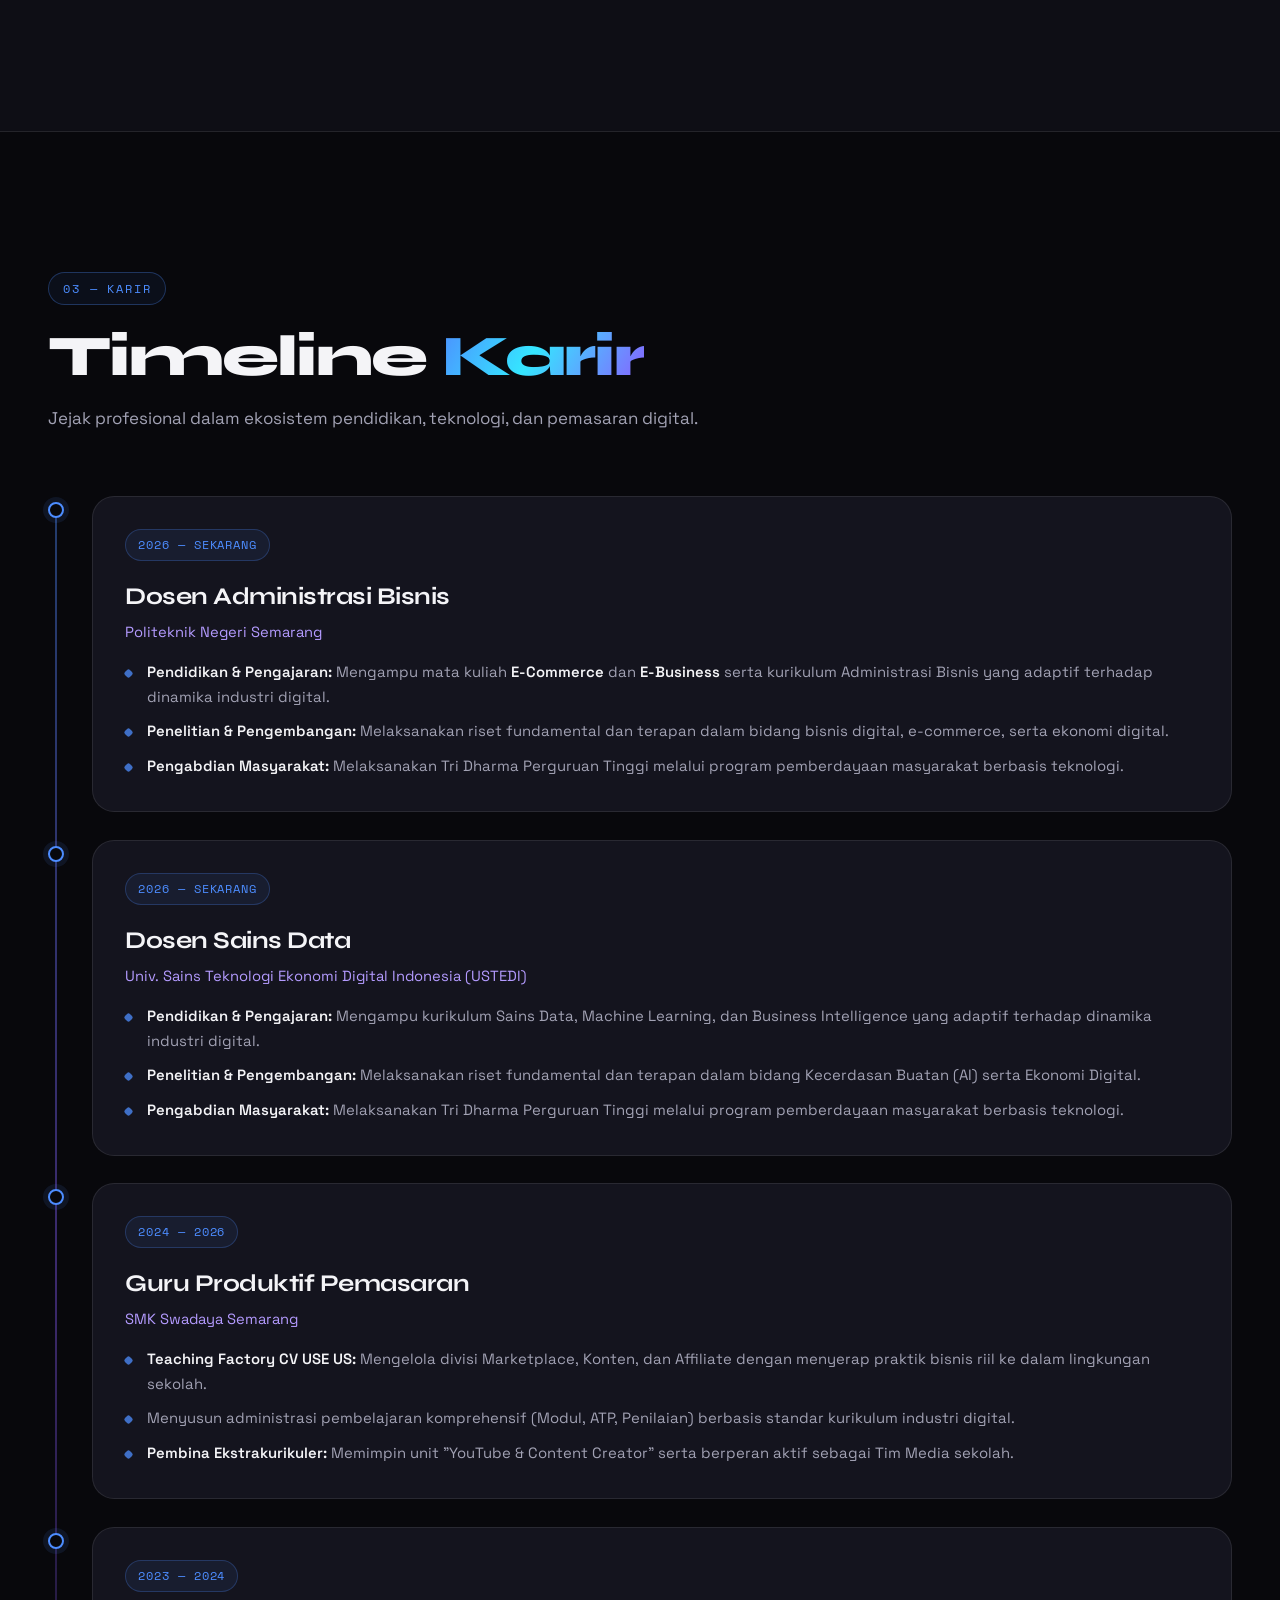
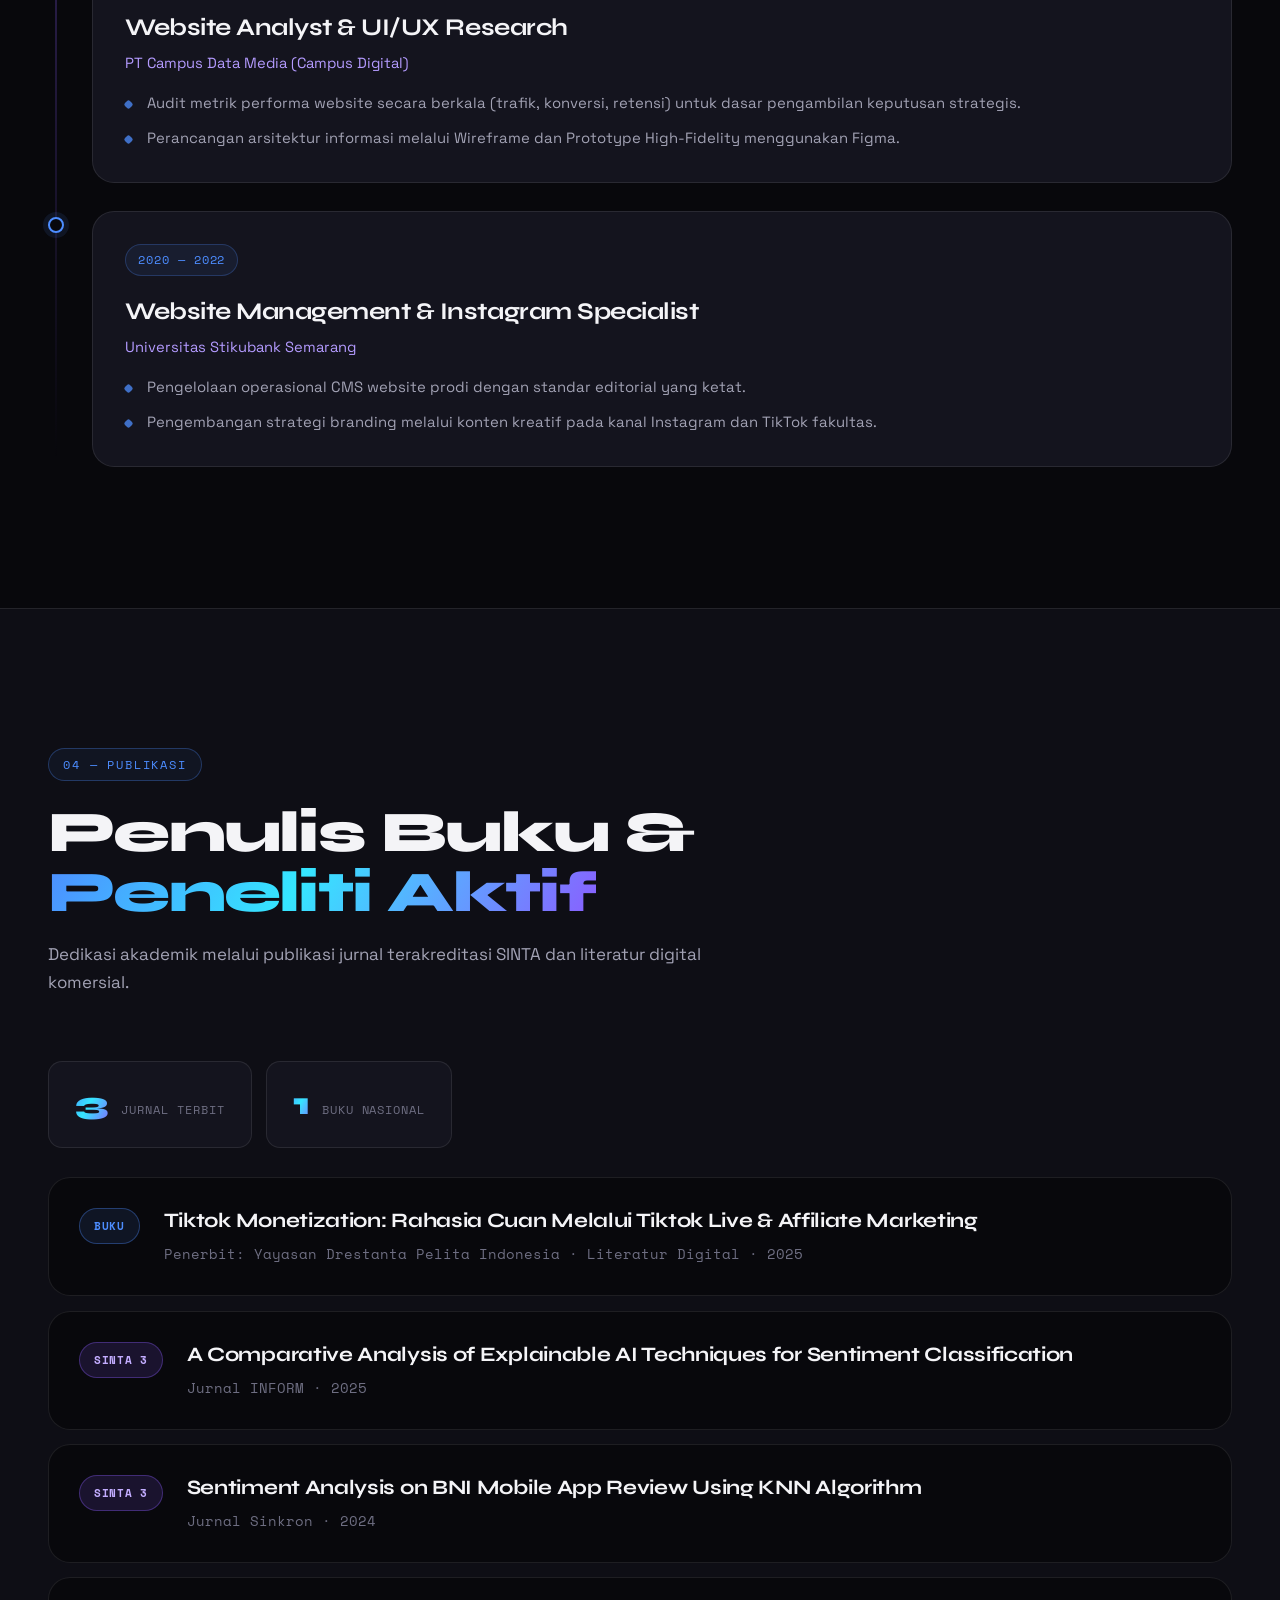
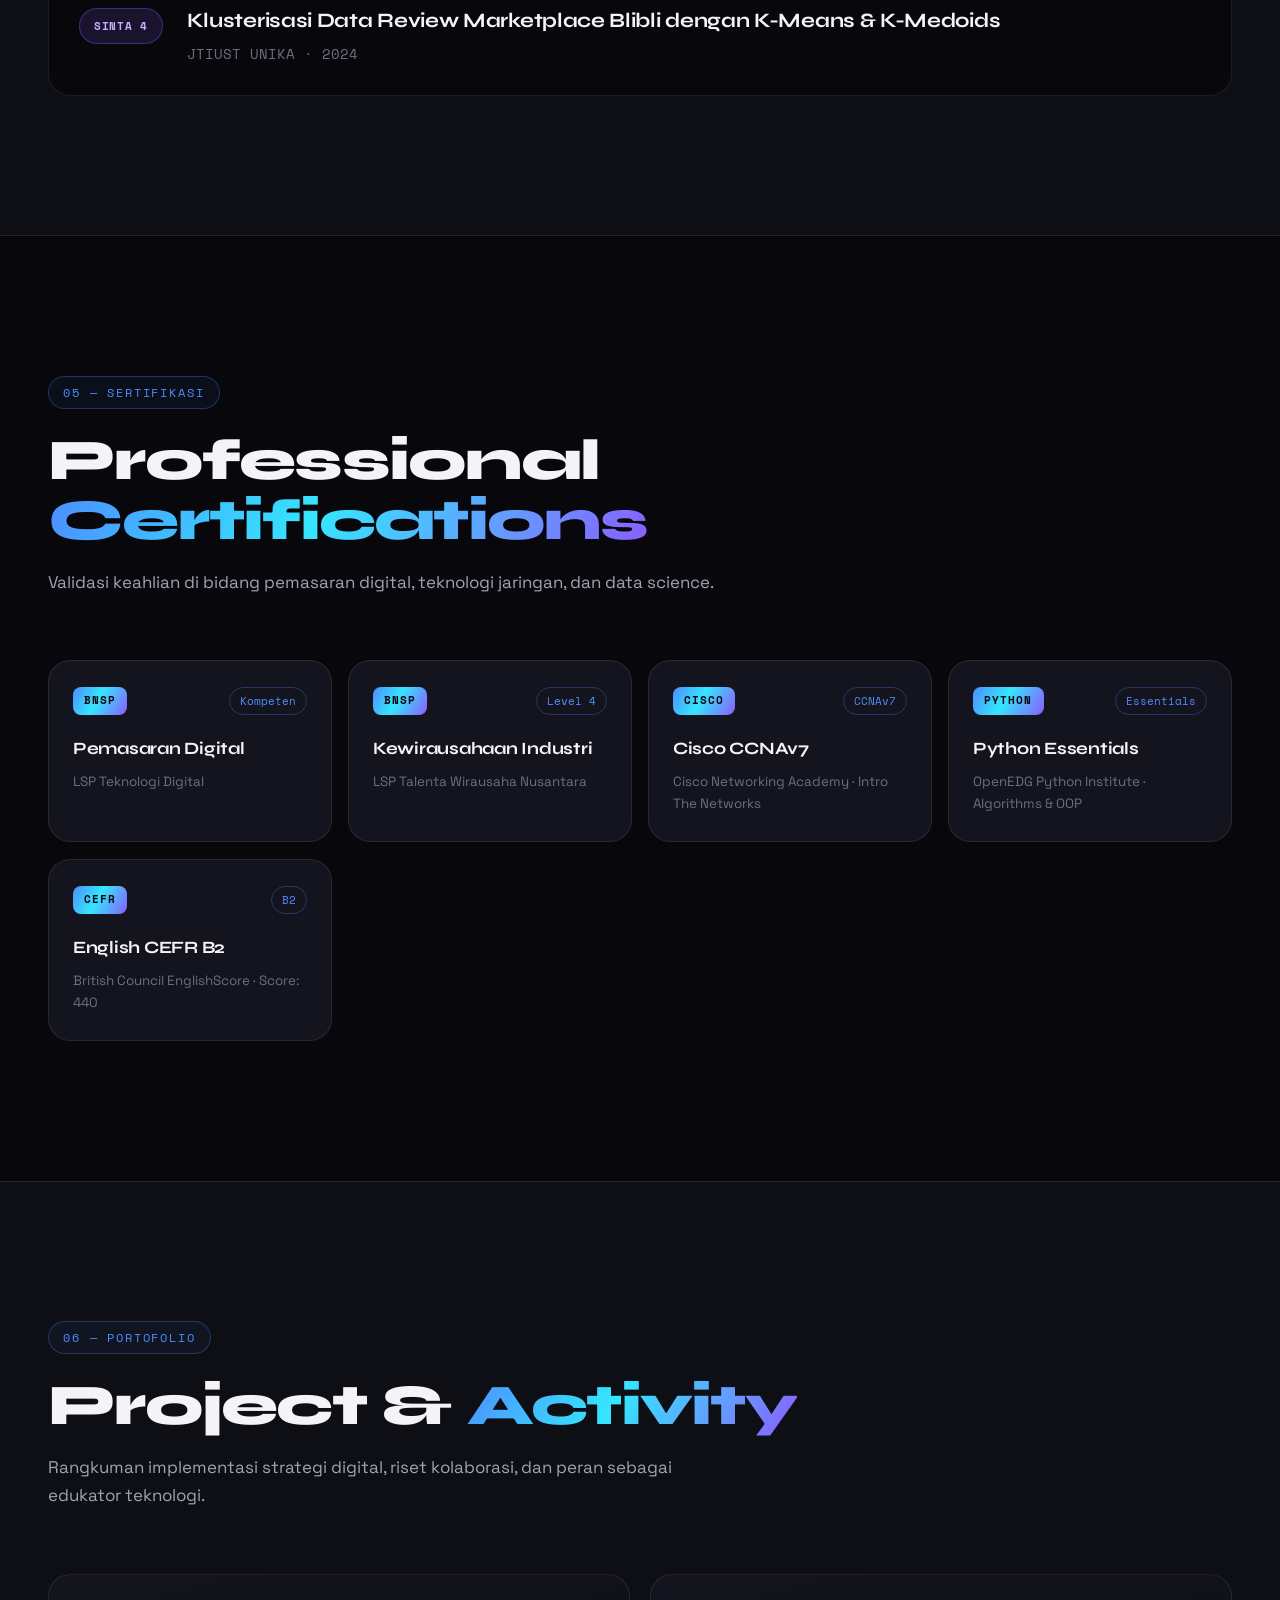
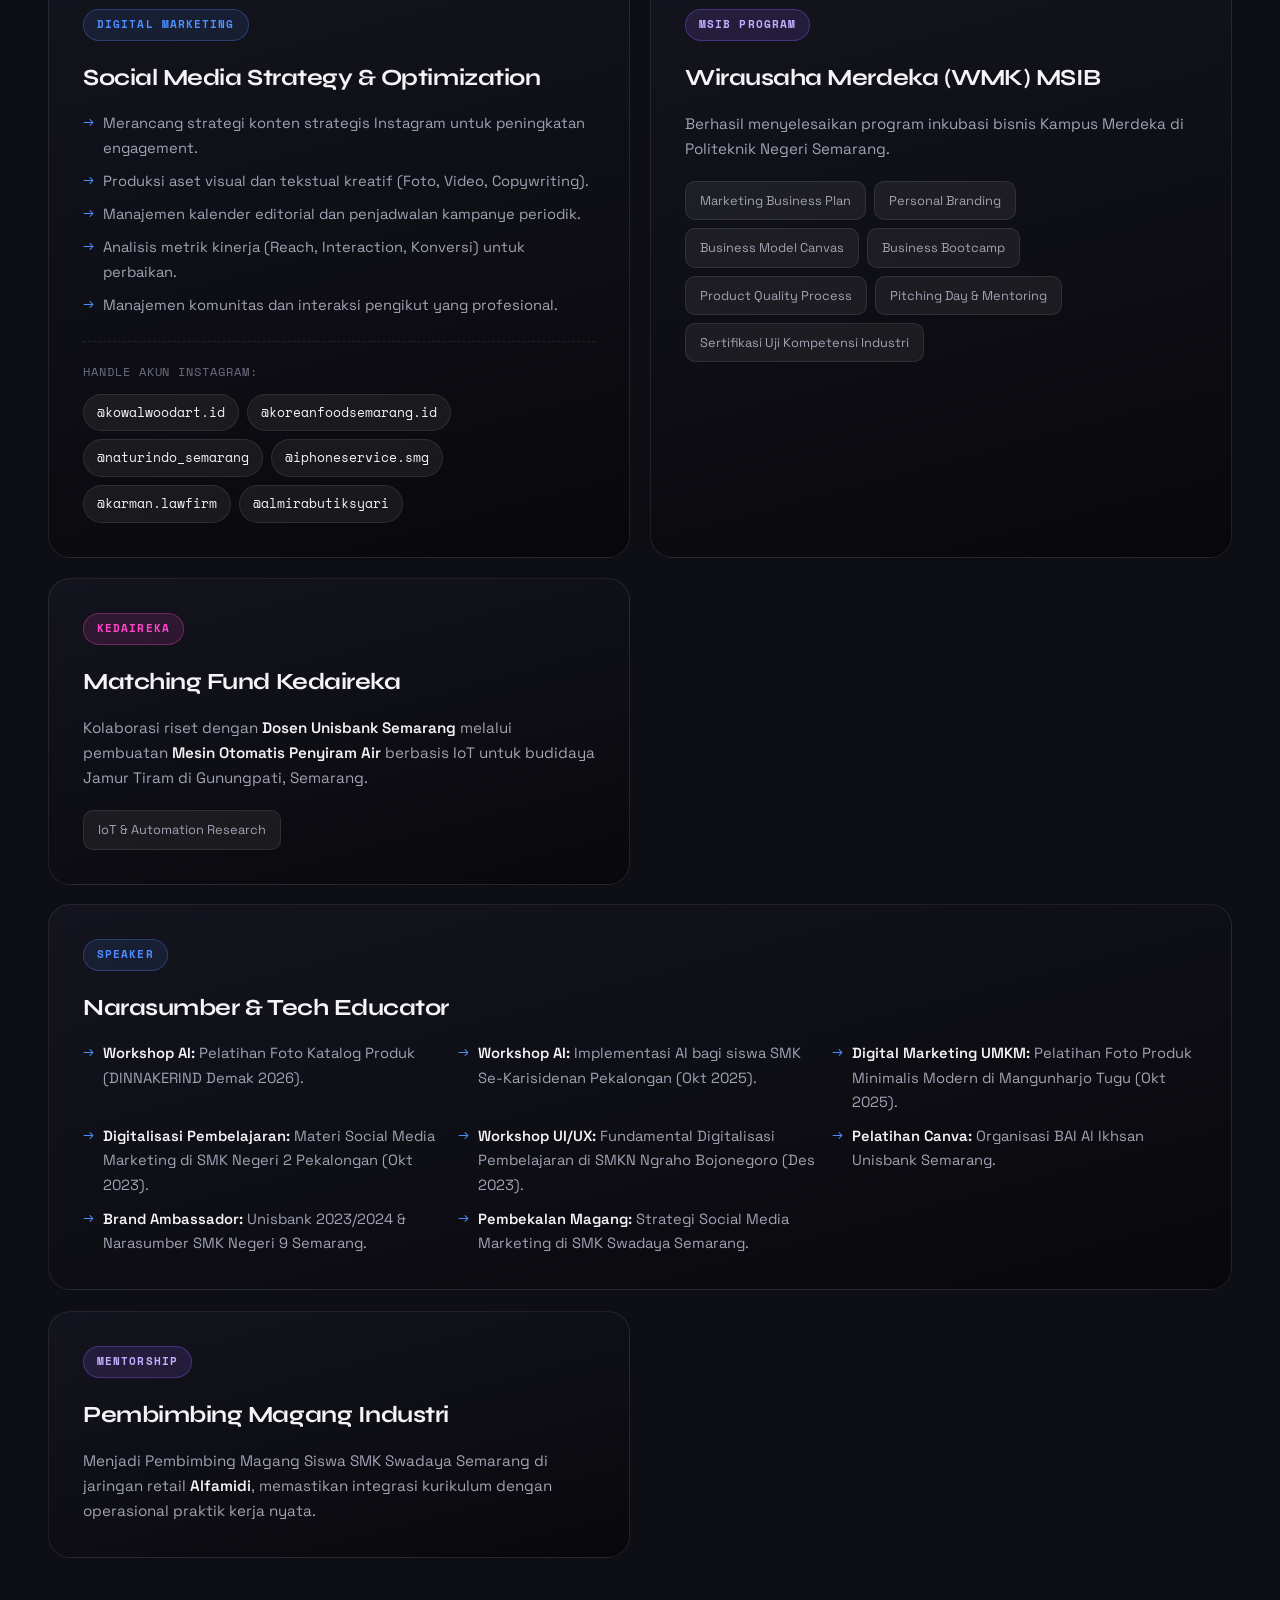
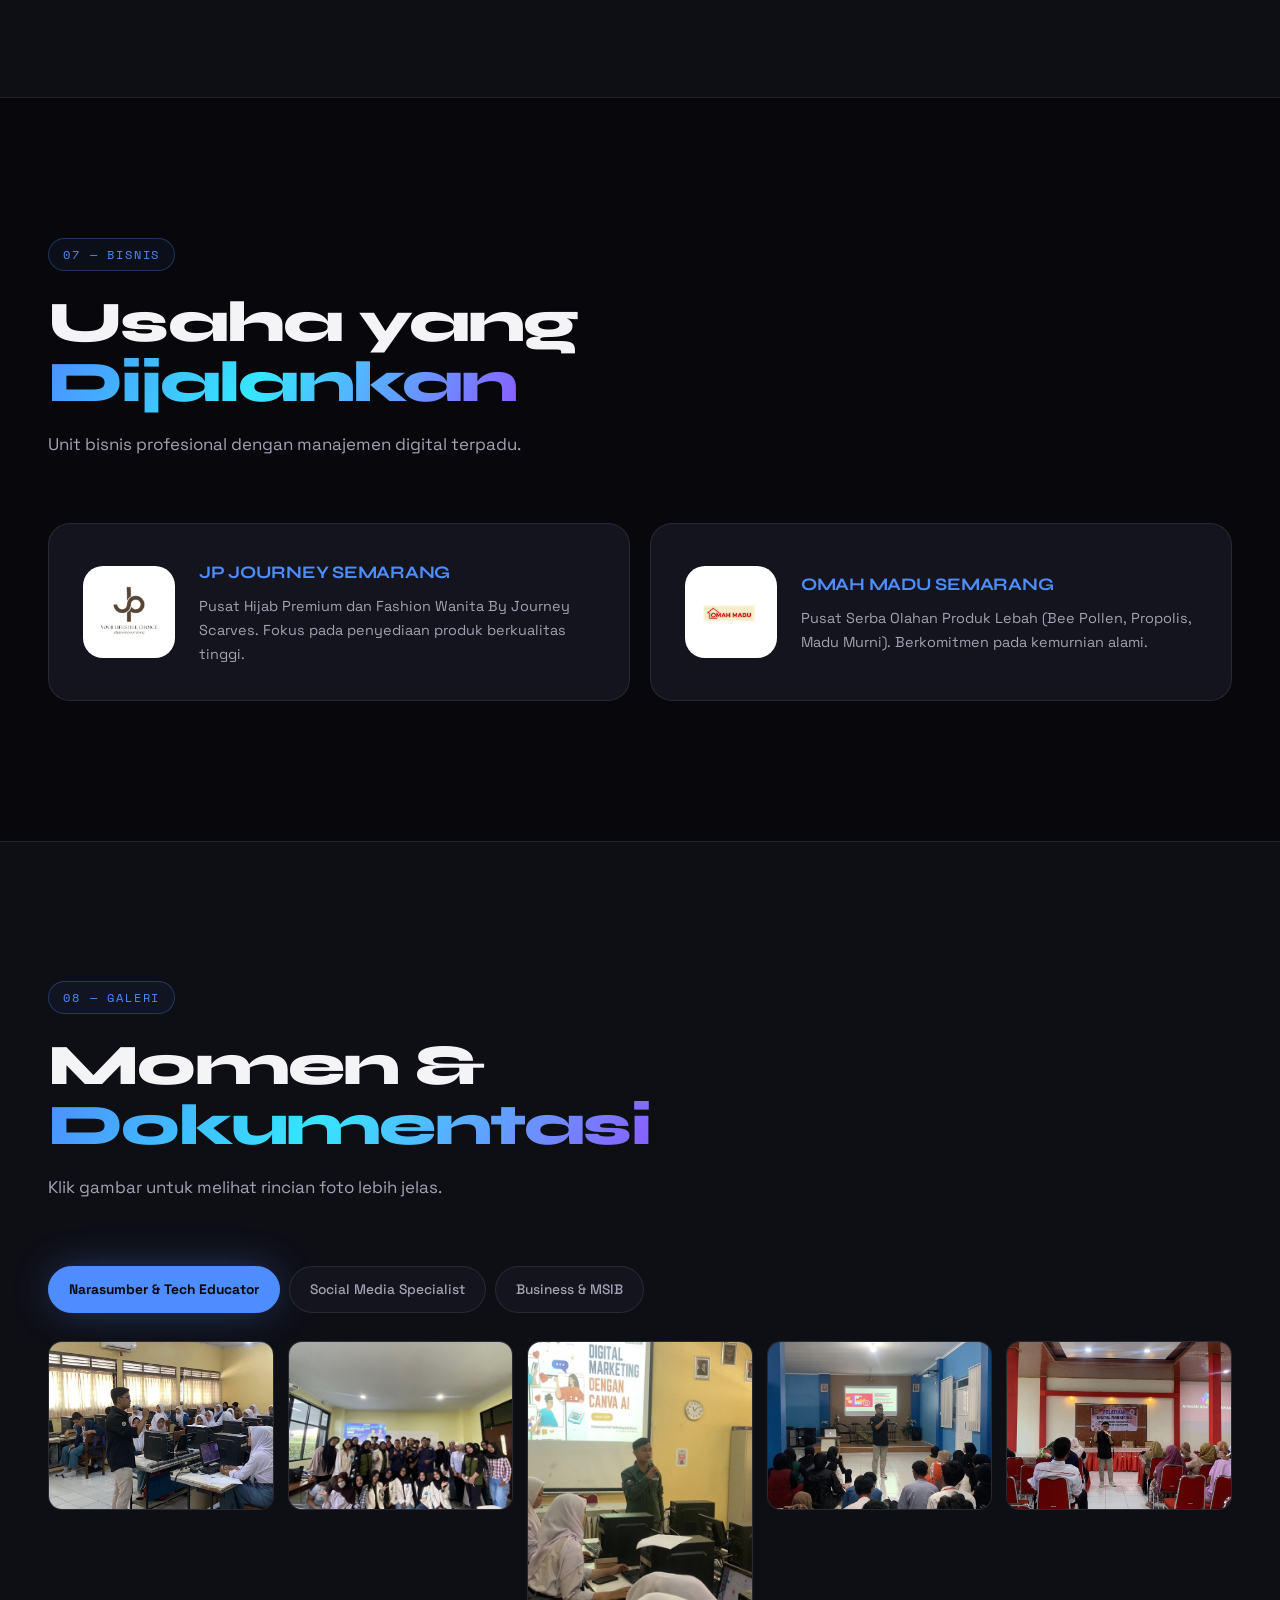
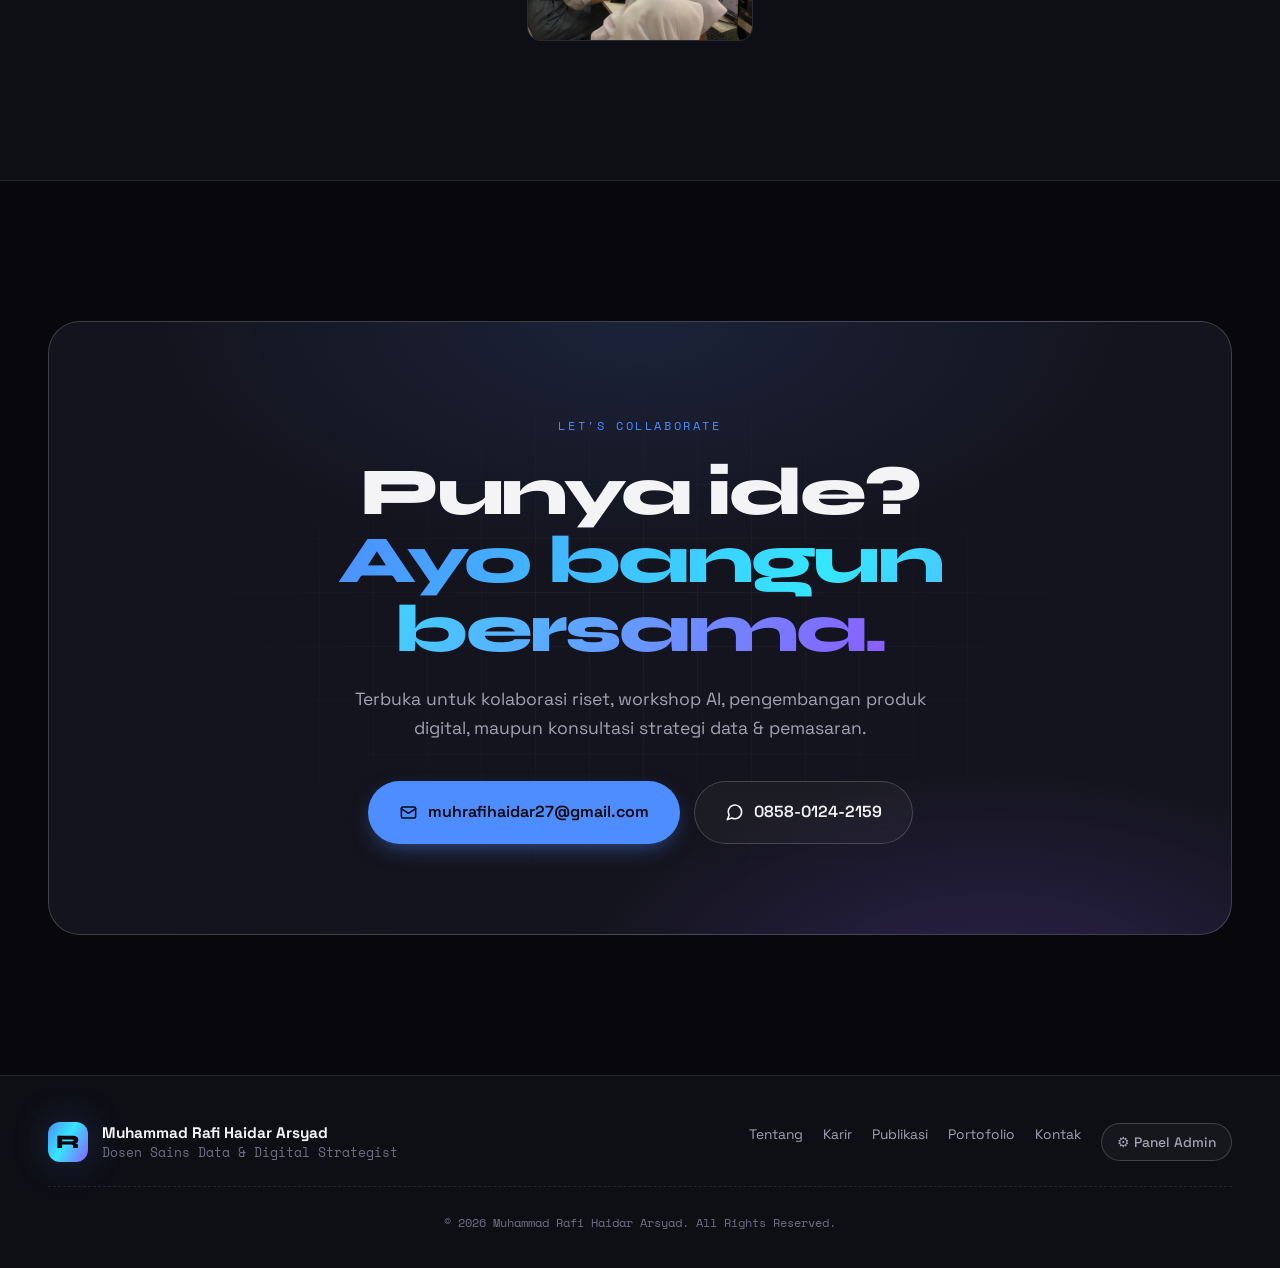
==== commit cf32d533: "feat: panel admin + konten JSON-driven (content.json, admin.html)" ====
--- a/index.html
+++ b/index.html
@@ -58,7 +58,7 @@
     <div class="nav__inner">
       <a href="#hero" class="nav__logo" aria-label="Beranda">
         <span class="nav__logo-mark">R</span>
-        <span class="nav__logo-text">rafi<em>.</em>haidar</span>
+        <span class="nav__logo-text" data-brand>rafi<em>.</em>haidar</span>
       </a>
 
       <nav class="nav__links" id="navLinks" aria-label="Navigasi utama">
@@ -89,20 +89,20 @@
       <div class="container hero__inner">
         <div class="hero__content reveal">
           <span class="badge badge--live">
-            <span class="dot"></span> Open for collaboration · 2026
+            <span class="dot"></span> <span data-cms="profile.badge">Open for collaboration · 2026</span>
           </span>
 
           <h1 class="hero__title">
-            <span class="hero__line">MUHAMMAD</span>
-            <span class="hero__line hero__line--accent">RAFI HAIDAR</span>
-            <span class="hero__line hero__line--outline">ARSYAD</span>
+            <span class="hero__line" data-cms="profile.nameLines.0">MUHAMMAD</span>
+            <span class="hero__line hero__line--accent" data-cms="profile.nameLines.1">RAFI HAIDAR</span>
+            <span class="hero__line hero__line--outline" data-cms="profile.nameLines.2">ARSYAD</span>
           </h1>
 
           <p class="hero__role">
             <span class="typed" id="typed"></span><span class="caret">|</span>
           </p>
 
-          <p class="hero__desc">
+          <p class="hero__desc" data-cms-html="profile.descHtml">
             Dosen Sains Data &amp; Digital Strategist yang berfokus pada
             <strong>AI Analytics</strong>, <strong>Web Management</strong>, dan
             <strong>Transformasi Digital</strong> untuk pendidikan dan industri.
@@ -122,9 +122,9 @@
 
         <div class="hero__visual reveal" data-delay="120">
           <div class="hero__photo-frame">
-            <img src="assets/img/rafi.jpg" alt="Foto Muhammad Rafi Haidar Arsyad" class="hero__photo" width="720" height="900" />
-            <span class="sticker sticker--tl">M.Kom</span>
-            <span class="sticker sticker--br">AI Researcher</span>
+            <img src="assets/img/rafi.jpg" alt="Foto Muhammad Rafi Haidar Arsyad" class="hero__photo" width="720" height="900" data-cms-src="profile.photo" />
+            <span class="sticker sticker--tl" data-cms="profile.stickerTL">M.Kom</span>
+            <span class="sticker sticker--br" data-cms="profile.stickerBR">AI Researcher</span>
             <span class="sticker sticker--dot" aria-hidden="true">&#10022;</span>
           </div>
           <div class="orbit orbit--1" aria-hidden="true"></div>
@@ -133,7 +133,7 @@
       </div>
 
       <div class="container">
-        <div class="stats reveal" data-delay="200">
+        <div class="stats reveal" id="statsList" data-delay="200">
           <div class="stats__item">
             <div class="stats__num"><span data-count="3.93" data-decimals="2">0</span></div>
             <div class="stats__label">GPA Magister</div>
@@ -179,11 +179,12 @@
       <div class="container">
         <header class="section__head reveal">
           <span class="section__tag">01 — Tentang</span>
-          <h2 class="section__title">Lebih dari sekadar<br /><em>mengajar data.</em></h2>
+          <h2 class="section__title" data-cms-html="about.headingHtml">Lebih dari sekadar<br /><em>mengajar data.</em></h2>
         </header>
 
         <div class="about">
           <div class="about__text reveal">
+            <div id="aboutParagraphs">
             <p>
               Saya <strong>Muhammad Rafi Haidar Arsyad</strong>, Magister Komputer (M.Kom) yang
               bergerak di persimpangan <strong>sains data</strong>, <strong>kecerdasan buatan</strong>,
@@ -195,8 +196,9 @@
               manusia, lalu mengubahnya jadi keputusan yang berdampak. Itulah benang merah dari
               semua yang saya kerjakan.
             </p>
-
-            <ul class="about__chips">
+            </div>
+
+            <ul class="about__chips" id="aboutChips">
               <li>🧠 Explainable AI</li>
               <li>📊 Business Intelligence</li>
               <li>🛒 Marketplace Analytics</li>
@@ -210,7 +212,7 @@
             <div class="about__card-head">
               <span class="status-dot"></span> Profil Singkat
             </div>
-            <ul class="about__facts">
+            <ul class="about__facts" id="aboutFacts">
               <li><span>Nama</span><strong>Muhammad Rafi H. Arsyad</strong></li>
               <li><span>Gelar</span><strong>Magister Komputer (M.Kom)</strong></li>
               <li><span>Domisili</span><strong>Semarang, Indonesia</strong></li>
@@ -227,11 +229,11 @@
       <div class="container">
         <header class="section__head reveal">
           <span class="section__tag">02 — Keahlian</span>
-          <h2 class="section__title">Core <em>Expertise</em></h2>
-          <p class="section__sub">Fokus utama pengembangan solusi berbasis data dan teknologi pendidikan.</p>
-        </header>
-
-        <div class="bento">
+          <h2 class="section__title" data-cms-html="expertise.headingHtml">Core <em>Expertise</em></h2>
+          <p class="section__sub" data-cms="expertise.sub">Fokus utama pengembangan solusi berbasis data dan teknologi pendidikan.</p>
+        </header>
+
+        <div class="bento" id="bentoList">
           <article class="bento__card bento__card--wide reveal">
             <div class="bento__icon bento__icon--lime">
               <svg viewBox="0 0 24 24" aria-hidden="true"><path d="M3 3v18h18"/><path d="M7 15l4-5 3 3 5-7"/></svg>
@@ -285,11 +287,11 @@
       <div class="container">
         <header class="section__head reveal">
           <span class="section__tag">03 — Karir</span>
-          <h2 class="section__title">Timeline <em>Karir</em></h2>
-          <p class="section__sub">Jejak profesional dalam ekosistem pendidikan, teknologi, dan pemasaran digital.</p>
-        </header>
-
-        <ol class="timeline">
+          <h2 class="section__title" data-cms-html="experience.headingHtml">Timeline <em>Karir</em></h2>
+          <p class="section__sub" data-cms="experience.sub">Jejak profesional dalam ekosistem pendidikan, teknologi, dan pemasaran digital.</p>
+        </header>
+
+        <ol class="timeline" id="expList">
           <li class="timeline__item reveal">
             <div class="timeline__dot"></div>
             <div class="timeline__card">
@@ -366,16 +368,16 @@
       <div class="container">
         <header class="section__head reveal">
           <span class="section__tag">04 — Publikasi</span>
-          <h2 class="section__title">Penulis Buku &amp;<br /><em>Peneliti Aktif</em></h2>
-          <p class="section__sub">Dedikasi akademik melalui publikasi jurnal terakreditasi SINTA dan literatur digital komersial.</p>
-        </header>
-
-        <div class="pub__counters reveal">
+          <h2 class="section__title" data-cms-html="publications.headingHtml">Penulis Buku &amp;<br /><em>Peneliti Aktif</em></h2>
+          <p class="section__sub" data-cms="publications.sub">Dedikasi akademik melalui publikasi jurnal terakreditasi SINTA dan literatur digital komersial.</p>
+        </header>
+
+        <div class="pub__counters reveal" id="pubCounters">
           <div class="pub__counter"><strong>3</strong><span>Jurnal Terbit</span></div>
           <div class="pub__counter"><strong>1</strong><span>Buku Nasional</span></div>
         </div>
 
-        <div class="pubs">
+        <div class="pubs" id="pubList">
           <article class="pub reveal">
             <span class="pub__type pub__type--book">Buku</span>
             <h3>Tiktok Monetization: Rahasia Cuan Melalui Tiktok Live &amp; Affiliate Marketing</h3>
@@ -408,11 +410,11 @@
       <div class="container">
         <header class="section__head reveal">
           <span class="section__tag">05 — Sertifikasi</span>
-          <h2 class="section__title">Professional <em>Certifications</em></h2>
-          <p class="section__sub">Validasi keahlian di bidang pemasaran digital, teknologi jaringan, dan data science.</p>
-        </header>
-
-        <div class="certs">
+          <h2 class="section__title" data-cms-html="certifications.headingHtml">Professional <em>Certifications</em></h2>
+          <p class="section__sub" data-cms="certifications.sub">Validasi keahlian di bidang pemasaran digital, teknologi jaringan, dan data science.</p>
+        </header>
+
+        <div class="certs" id="certList">
           <article class="cert reveal">
             <div class="cert__top"><span class="cert__badge">BNSP</span><span class="cert__level">Kompeten</span></div>
             <h3>Pemasaran Digital</h3>
@@ -447,11 +449,11 @@
       <div class="container">
         <header class="section__head reveal">
           <span class="section__tag">06 — Portofolio</span>
-          <h2 class="section__title">Project &amp; <em>Activity</em></h2>
-          <p class="section__sub">Rangkuman implementasi strategi digital, riset kolaborasi, dan peran sebagai edukator teknologi.</p>
-        </header>
-
-        <div class="projects">
+          <h2 class="section__title" data-cms-html="portfolio.headingHtml">Project &amp; <em>Activity</em></h2>
+          <p class="section__sub" data-cms="portfolio.sub">Rangkuman implementasi strategi digital, riset kolaborasi, dan peran sebagai edukator teknologi.</p>
+        </header>
+
+        <div class="projects" id="projectList">
           <article class="project reveal">
             <span class="project__tag">Digital Marketing</span>
             <h3>Social Media Strategy &amp; Optimization</h3>
@@ -537,11 +539,11 @@
       <div class="container">
         <header class="section__head reveal">
           <span class="section__tag">07 — Bisnis</span>
-          <h2 class="section__title">Usaha yang <em>Dijalankan</em></h2>
-          <p class="section__sub">Unit bisnis profesional dengan manajemen digital terpadu.</p>
-        </header>
-
-        <div class="business">
+          <h2 class="section__title" data-cms-html="business.headingHtml">Usaha yang <em>Dijalankan</em></h2>
+          <p class="section__sub" data-cms="business.sub">Unit bisnis profesional dengan manajemen digital terpadu.</p>
+        </header>
+
+        <div class="business" id="businessList">
           <article class="biz reveal">
             <div class="biz__logo"><img src="assets/img/jp-journey.jpg" alt="Logo JP Journey Semarang" width="240" height="240" /></div>
             <div class="biz__body">
@@ -566,17 +568,17 @@
       <div class="container">
         <header class="section__head reveal">
           <span class="section__tag">08 — Galeri</span>
-          <h2 class="section__title">Momen &amp; <em>Dokumentasi</em></h2>
-          <p class="section__sub">Klik gambar untuk melihat rincian foto lebih jelas.</p>
-        </header>
-
-        <div class="gallery__tabs reveal" role="tablist" aria-label="Kategori galeri">
+          <h2 class="section__title" data-cms-html="gallery.headingHtml">Momen &amp; <em>Dokumentasi</em></h2>
+          <p class="section__sub" data-cms="gallery.sub">Klik gambar untuk melihat rincian foto lebih jelas.</p>
+        </header>
+
+        <div class="gallery__tabs reveal" id="galleryTabs" role="tablist" aria-label="Kategori galeri">
           <button class="gallery__tab is-active" data-tab="slide1" role="tab" aria-selected="true">Narasumber &amp; Tech Educator</button>
           <button class="gallery__tab" data-tab="slide2" role="tab" aria-selected="false">Social Media Specialist</button>
           <button class="gallery__tab" data-tab="slide3" role="tab" aria-selected="false">Business &amp; MSIB</button>
         </div>
 
-        <div class="gallery__panels">
+        <div class="gallery__panels" id="galleryPanels">
           <div class="gallery__panel is-active" id="slide1" role="tabpanel">
             <figure class="gallery__item"><img src="assets/img/g01.jpg" alt="Dokumentasi narasumber dan tech educator 1" loading="lazy" width="720" height="480" /></figure>
             <figure class="gallery__item"><img src="assets/img/g02.jpg" alt="Dokumentasi narasumber dan tech educator 2" loading="lazy" width="720" height="480" /></figure>
@@ -608,21 +610,21 @@
     <section class="section contact" id="contact">
       <div class="container">
         <div class="contact__box reveal">
-          <span class="contact__eyebrow">Let's Collaborate</span>
-          <h2 class="contact__title">Punya ide?<br /><em>Ayo bangun bersama.</em></h2>
-          <p class="contact__desc">
+          <span class="contact__eyebrow" data-cms="contact.eyebrow">Let's Collaborate</span>
+          <h2 class="contact__title" data-cms-html="contact.headingHtml">Punya ide?<br /><em>Ayo bangun bersama.</em></h2>
+          <p class="contact__desc" data-cms="contact.desc">
             Terbuka untuk kolaborasi riset, workshop AI, pengembangan produk digital,
             maupun konsultasi strategi data &amp; pemasaran.
           </p>
 
           <div class="contact__actions">
-            <a href="mailto:muhrafihaidar27@gmail.com" class="btn btn--primary btn--lg">
+            <a href="mailto:muhrafihaidar27@gmail.com" class="btn btn--primary btn--lg" data-cms-href="contact.email" data-cms-href-kind="mailto">
               <svg viewBox="0 0 24 24" aria-hidden="true"><rect x="3" y="5" width="18" height="14" rx="2"/><path d="m3 7 9 6 9-6"/></svg>
-              muhrafihaidar27@gmail.com
+              <span data-cms="contact.email">muhrafihaidar27@gmail.com</span>
             </a>
-            <a href="https://wa.me/6285801242159" target="_blank" rel="noopener" class="btn btn--ghost btn--lg">
+            <a href="https://wa.me/6285801242159" target="_blank" rel="noopener" class="btn btn--ghost btn--lg" data-cms-href="contact.whatsappLink">
               <svg viewBox="0 0 24 24" aria-hidden="true"><path d="M21 11.5a8.4 8.4 0 0 1-12.3 7.4L3 21l2.2-5.5A8.5 8.5 0 1 1 21 11.5Z"/></svg>
-              0858-0124-2159
+              <span data-cms="contact.whatsappDisplay">0858-0124-2159</span>
             </a>
           </div>
         </div>
@@ -636,8 +638,8 @@
       <div class="footer__brand">
         <span class="nav__logo-mark">R</span>
         <div class="footer__brand-text">
-          <strong>Muhammad Rafi Haidar Arsyad</strong>
-          <span>Dosen Sains Data &amp; Digital Strategist</span>
+          <strong data-cms="footer.name">Muhammad Rafi Haidar Arsyad</strong>
+          <span data-cms="footer.role">Dosen Sains Data &amp; Digital Strategist</span>
         </div>
       </div>
 
@@ -647,6 +649,7 @@
         <a href="#publications">Publikasi</a>
         <a href="#portfolio">Portofolio</a>
         <a href="#contact">Kontak</a>
+        <a href="admin.html" class="footer__admin">⚙ Panel Admin</a>
       </nav>
 
       <p class="footer__copy">© <span id="year">2026</span> Muhammad Rafi Haidar Arsyad. All Rights Reserved.</p>
--- a/assets/css/style.css
+++ b/assets/css/style.css
@@ -354,7 +354,7 @@
 
 .hero__inner {
   display: grid;
-  grid-template-columns: 1.15fr 0.85fr;
+  grid-template-columns: 1fr 1fr;
   align-items: center;
   gap: clamp(32px, 5vw, 72px);
   position: relative;
@@ -392,10 +392,10 @@
 .hero__title {
   font-family: var(--font-display);
   font-weight: 800;
-  font-size: clamp(2.5rem, 8.2vw, 5.6rem);
-  line-height: 0.92;
-  letter-spacing: -0.045em;
-  margin-bottom: 24px;
+  font-size: clamp(2rem, 5.6vw, 3.6rem);
+  line-height: 0.98;
+  letter-spacing: -0.04em;
+  margin-bottom: 22px;
 }
 .hero__line { display: block; }
 .hero__line--accent {
@@ -475,7 +475,7 @@
 .btn--lg { padding: 17px 30px; font-size: 1rem; }
 
 /* Hero visual */
-.hero__visual { position: relative; justify-self: center; width: min(100%, 400px); }
+.hero__visual { position: relative; justify-self: center; width: min(100%, 540px); }
 
 .hero__photo-frame {
   position: relative;
@@ -1224,6 +1224,26 @@
 .footer__links { display: flex; flex-wrap: wrap; gap: 20px; }
 .footer__links a { font-size: 0.86rem; color: var(--txt-dim); transition: color 0.3s; }
 .footer__links a:hover { color: var(--blue); }
+
+.footer__admin {
+  display: inline-flex;
+  align-items: center;
+  gap: 6px;
+  padding: 7px 15px;
+  border-radius: 99px;
+  border: 1px solid var(--line-strong);
+  background: var(--surface);
+  color: var(--txt-dim) !important;
+  font-weight: 500;
+  transition: all 0.35s var(--ease);
+}
+.footer__admin:hover {
+  color: #08080c !important;
+  background: var(--blue);
+  border-color: var(--blue);
+  transform: translateY(-2px);
+  box-shadow: var(--glow-blue);
+}
 
 .footer__copy {
   width: 100%;
@@ -1352,9 +1372,9 @@
   .nav__cta { text-align: center; margin-left: 0; margin-top: 6px; }
 
   .hero__inner { grid-template-columns: 1fr; }
-  .hero__visual { order: -1; width: min(78%, 330px); margin-bottom: 6px; }
+  .hero__visual { order: -1; width: min(90%, 420px); margin-bottom: 6px; }
   .hero__content { text-align: left; }
-  .hero__title { font-size: clamp(2.5rem, 12vw, 4.4rem); }
+  .hero__title { font-size: clamp(1.9rem, 8.4vw, 3.1rem); }
 
   .about { grid-template-columns: 1fr; }
   .about__card { position: static; }
